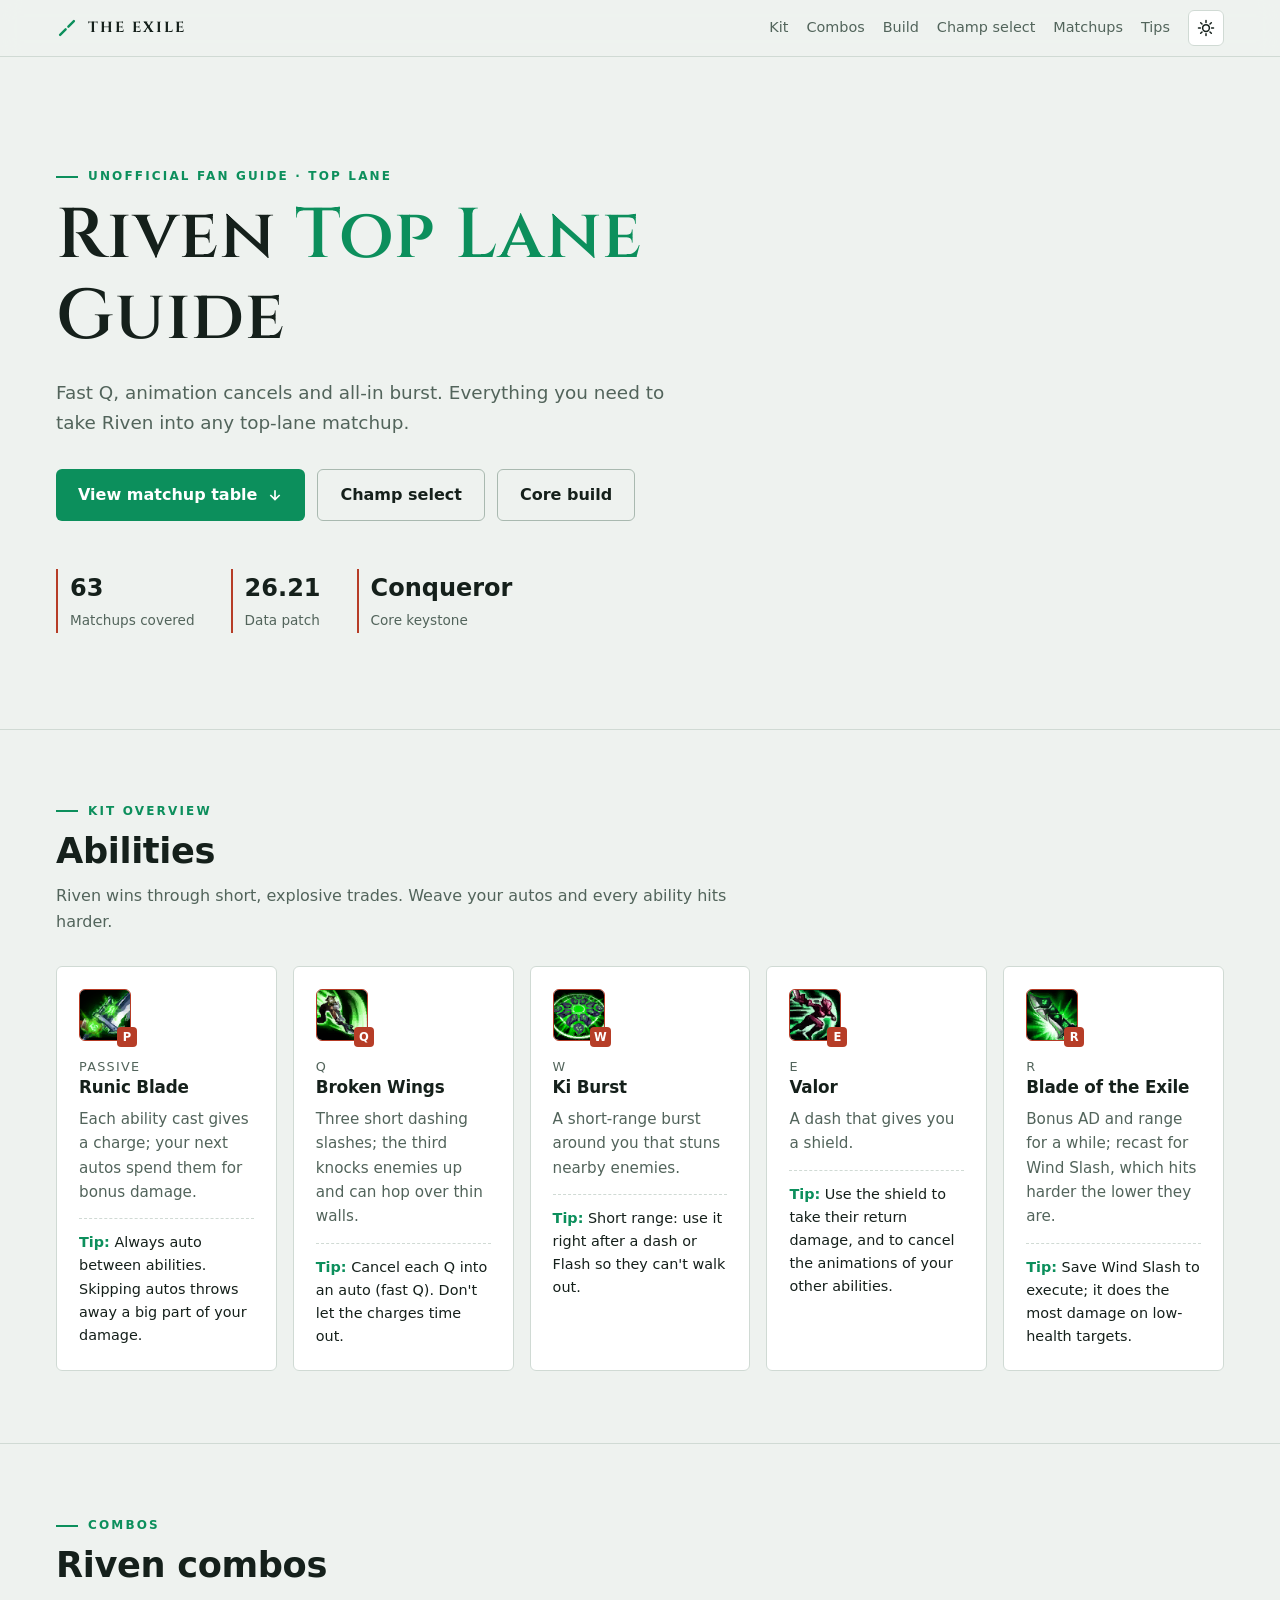
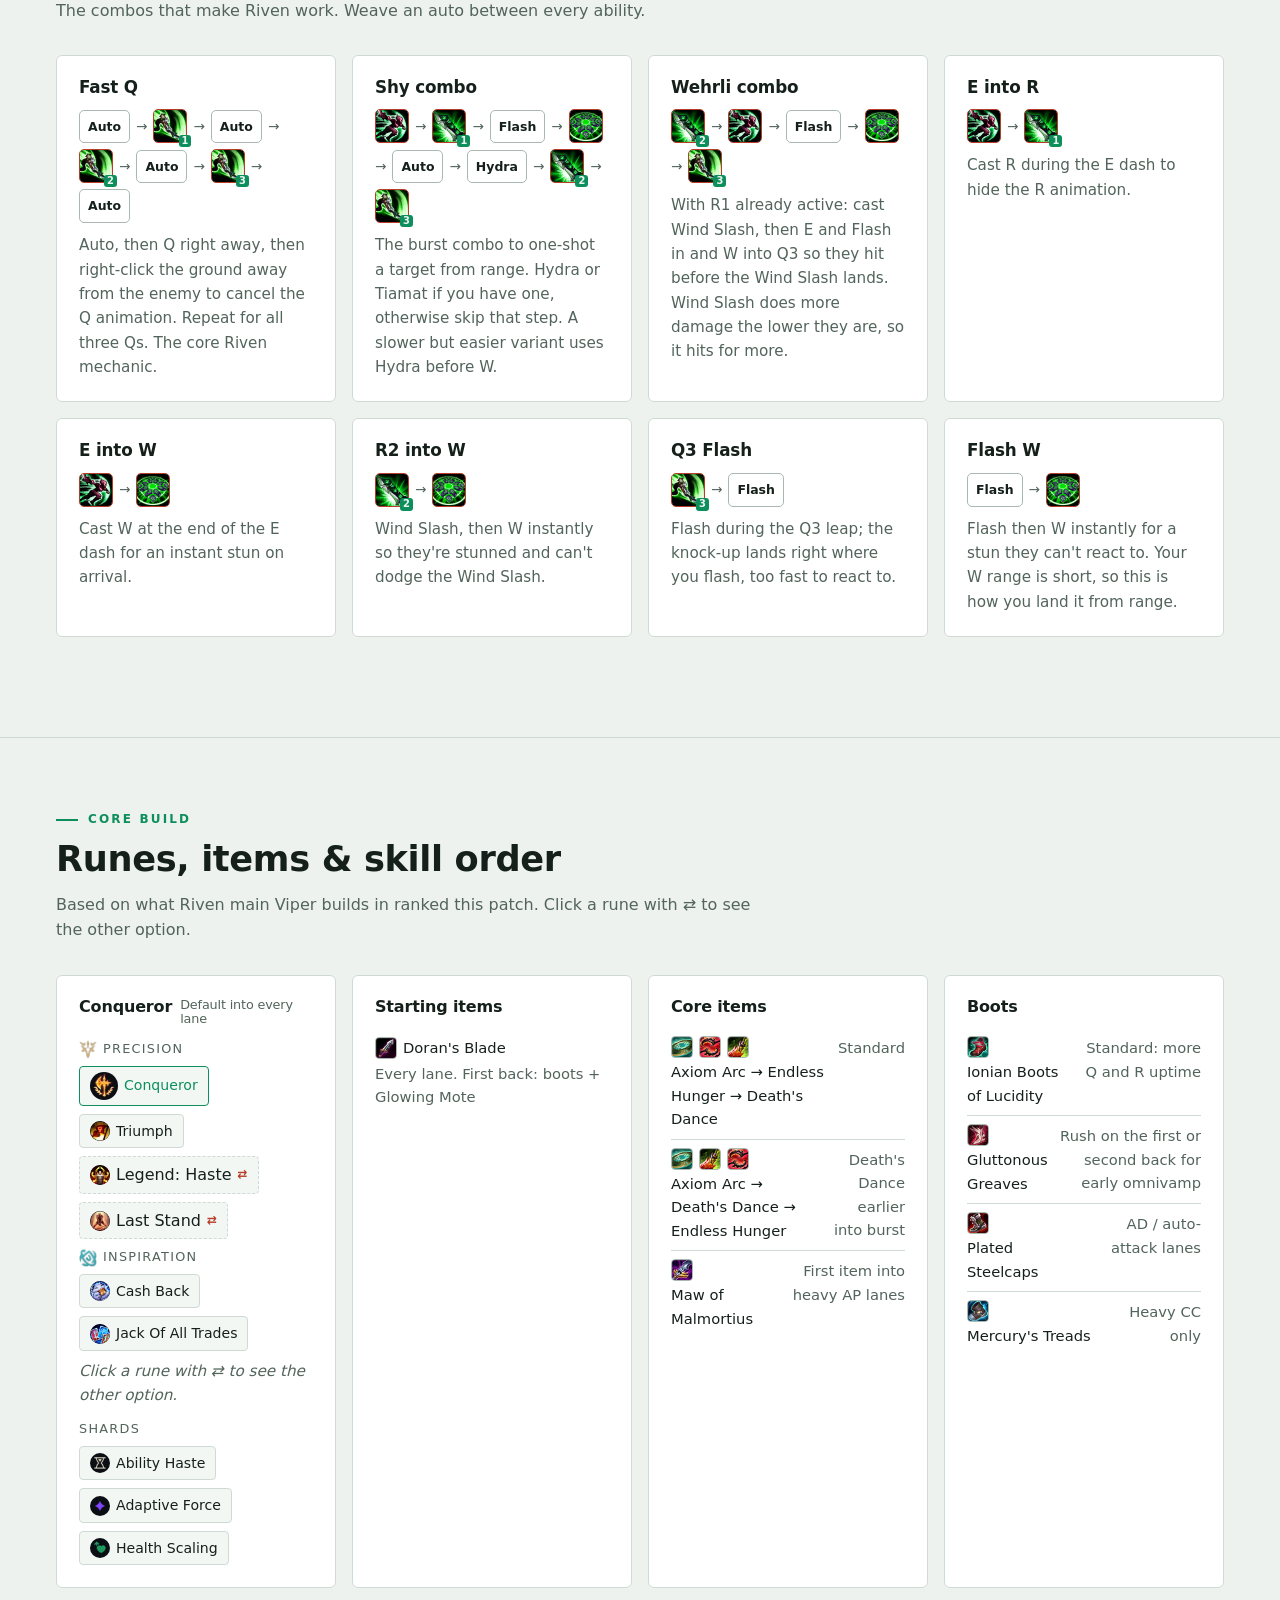
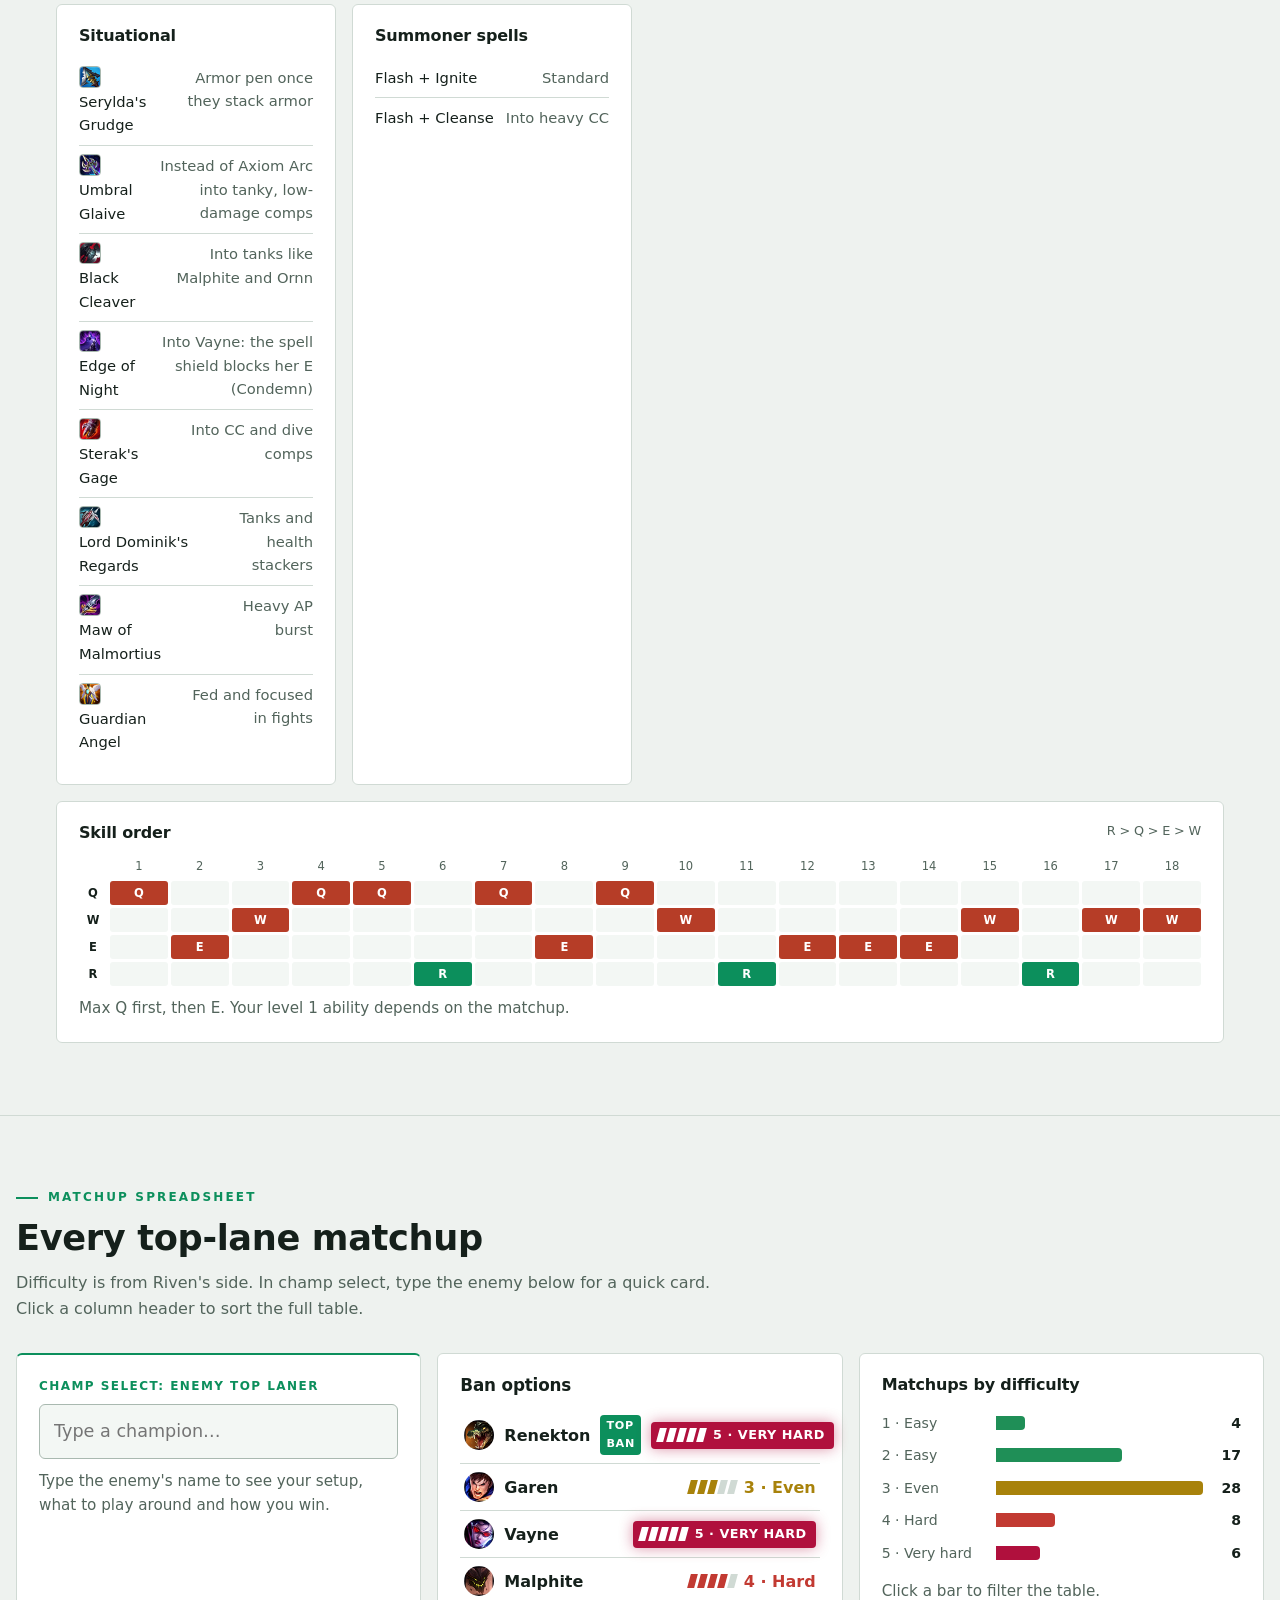
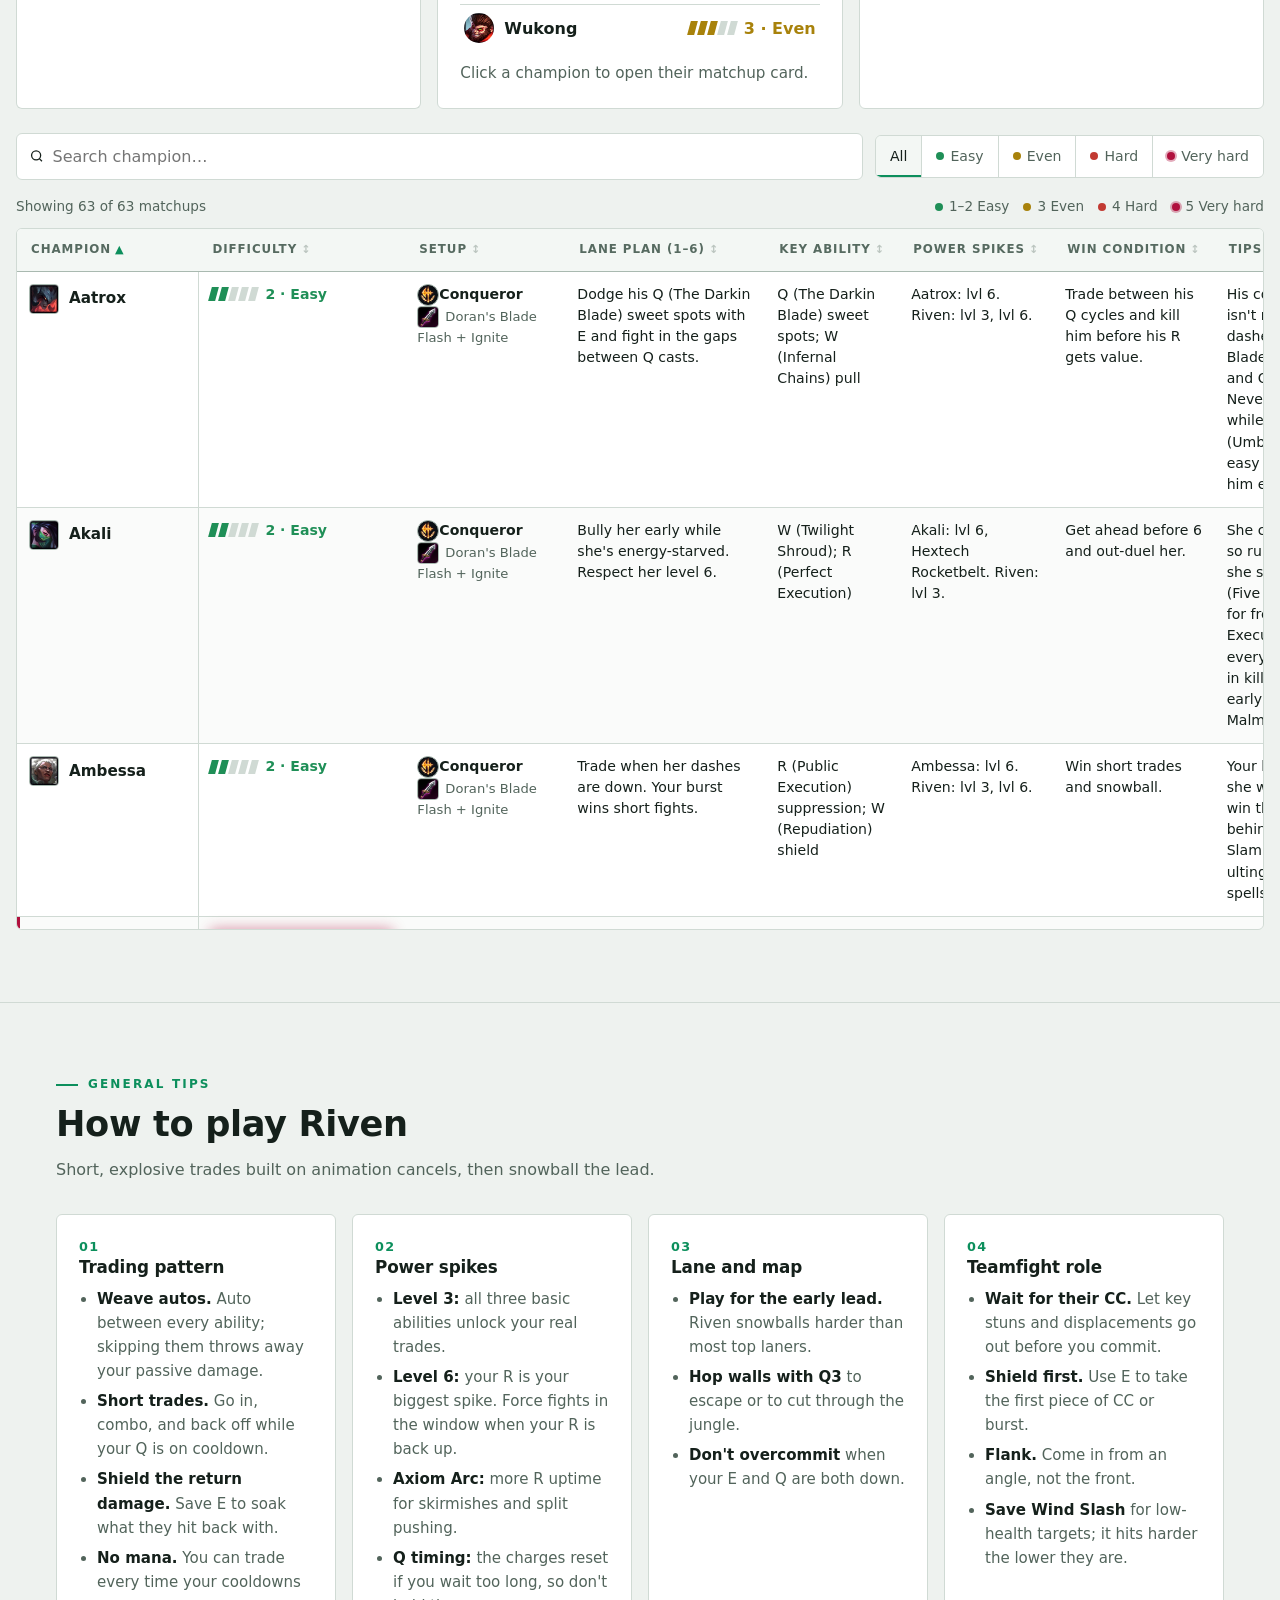
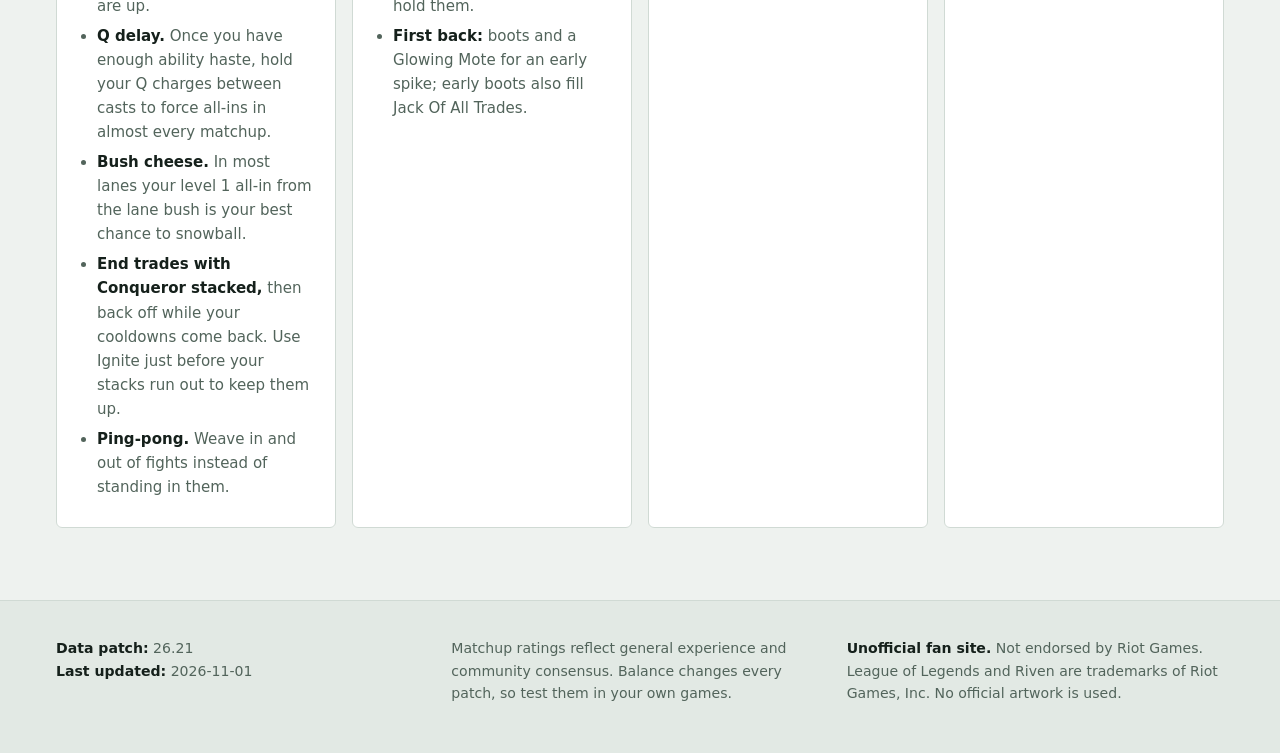
==== index.html @ 4dc7f17f "Add files via upload" ====
<!doctype html>
<html lang="en">
<head>
<meta charset="utf-8">
<meta name="viewport" content="width=device-width, initial-scale=1">
<title>Riven Top Guide</title>
<meta name="description" content="A Riven top lane guide: runes, build, combos and a searchable sheet of every matchup with setup, lane plan and win condition.">
<meta name="theme-color" content="#0c1211">
<!-- Preview card for links shared on Discord, Reddit, Twitter/X -->
<meta property="og:type" content="website">
<meta property="og:url" content="https://holymolystar.github.io/riven-guide/">
<meta property="og:title" content="Riven Top Lane Guide">
<meta property="og:description" content="Runes, build, combos and every top-lane matchup for Riven.">
<meta property="og:image" content="https://holymolystar.github.io/riven-guide/og-image.png">
<meta property="og:image:width" content="1200">
<meta property="og:image:height" content="630">
<meta name="twitter:card" content="summary_large_image">
<meta name="twitter:image" content="https://holymolystar.github.io/riven-guide/og-image.png">
<meta name="twitter:title" content="Riven Top Lane Guide">
<meta name="twitter:description" content="Runes, build, combos and every top-lane matchup for Riven.">
<link rel="icon" type="image/svg+xml" href="data:image/svg+xml,%3Csvg xmlns='http://www.w3.org/2000/svg' viewBox='0 0 64 64'%3E%3Crect width='64' height='64' rx='12' fill='%230c1211'/%3E%3Cpath d='M14 50 L28 36 M36 28 L50 14' stroke='%2345e0a0' stroke-width='7' stroke-linecap='round'/%3E%3C/svg%3E">
<style>
  :root {
    --bg: #0f1419;
    --bg-2: #161d25;
    --surface: #1b232d;
    --surface-2: #222c38;
    --line: #2f3b49;
    --line-strong: #46556a;
    --text: #e6ebf0;
    --text-dim: #9aa7b6;
    --steel: #b9c4d0;
    --accent: #d8b25a;
    --accent-2: #4fd1e0;
    --accent-ink: #11161c;
    --easy: #3fb67a;
    --even: #d9b53c;
    --hard: #e0574f;
    --vhard: #ff2e63;
    --shadow: 0 10px 30px rgba(0,0,0,.35);
    --radius: 6px;
    color-scheme: dark;
  }
  :root[data-theme="light"] {
    --bg: #eef1f5;
    --bg-2: #e3e8ee;
    --surface: #ffffff;
    --surface-2: #f4f6f9;
    --line: #d3dae3;
    --line-strong: #aeb9c7;
    --text: #18202a;
    --text-dim: #566375;
    --steel: #5b6878;
    --accent: #a77a14;
    --accent-2: #0b8a99;
    --accent-ink: #ffffff;
    --easy: #1f8f57;
    --even: #a8820b;
    --hard: #c23a32;
    --vhard: #b0103d;
    --shadow: 0 10px 30px rgba(20,30,45,.10);
    color-scheme: light;
  }
  @media (prefers-color-scheme: light) {
    :root:not([data-theme="dark"]) {
      --bg: #eef1f5; --bg-2: #e3e8ee; --surface: #ffffff; --surface-2: #f4f6f9;
      --line: #d3dae3; --line-strong: #aeb9c7; --text: #18202a; --text-dim: #566375;
      --steel: #5b6878; --accent: #a77a14; --accent-2: #0b8a99; --accent-ink: #ffffff;
      --easy: #1f8f57; --even: #a8820b; --hard: #c23a32; --vhard: #b0103d;
      --shadow: 0 10px 30px rgba(20,30,45,.10);
      color-scheme: light;
    }
  }

  * { box-sizing: border-box; }
  html { scroll-behavior: smooth; }
  body {
    margin: 0;
    background: var(--bg);
    color: var(--text);
    font: 16px/1.6 "Inter", "Segoe UI", system-ui, -apple-system, Roboto, Helvetica, Arial, sans-serif;
    -webkit-font-smoothing: antialiased;
  }
  a { color: var(--accent-2); }
  .wrap { max-width: 1200px; margin: 0 auto; padding: 0 16px; }
  .wrap.wide { max-width: 1480px; }
  section { padding: 72px 0; border-top: 1px solid var(--line); }
  h1, h2, h3 { line-height: 1.15; letter-spacing: -.01em; margin: 0; }
  h2 { font-size: clamp(1.6rem, 3vw, 2.2rem); }
  .eyebrow {
    font-size: .75rem; font-weight: 700; letter-spacing: .18em; text-transform: uppercase;
    color: var(--accent); margin-bottom: 10px; display: flex; align-items: center; gap: 10px;
  }
  .eyebrow::before { content: ""; width: 22px; height: 2px; background: var(--accent); }
  .section-lead { color: var(--text-dim); max-width: 70ch; margin: 12px 0 32px; }

  /* Top bar */
  .topbar {
    position: sticky; top: 0; z-index: 50;
    background: color-mix(in srgb, var(--bg) 85%, transparent);
    backdrop-filter: blur(10px);
    border-bottom: 1px solid var(--line);
  }
  .topbar .wrap { display: flex; align-items: center; justify-content: space-between; height: 56px; gap: 12px; }
  .brand { display: flex; align-items: center; gap: 10px; font-weight: 700; letter-spacing: .04em; color: var(--text); text-decoration: none; }
  .brand-mark { width: 22px; height: 22px; position: relative; }
  .brand-mark::before, .brand-mark::after {
    content: ""; position: absolute; inset: 0; border: 2px solid var(--accent); transform: rotate(45deg);
  }
  .brand-mark::after { inset: 6px; background: var(--accent-2); border: 0; }
  .nav { display: flex; gap: 18px; align-items: center; }
  .nav a { color: var(--text-dim); text-decoration: none; font-size: .9rem; transition: color .2s; }
  .nav a:hover { color: var(--text); }
  .nav a.nav-cta { color: var(--accent-ink); background: var(--accent); font-weight: 700; padding: 6px 12px; border-radius: var(--radius); }
  .nav a.nav-cta:hover { color: var(--accent-ink); filter: brightness(1.08); }
  @media (max-width: 760px) { .nav a.nav-cta { display: inline-block; font-size: .8rem; padding: 5px 10px; } }
  .toplane-banner { margin-top: 28px; display: flex; align-items: center; justify-content: space-between; gap: 20px; flex-wrap: wrap;
    padding: 24px; border: 1px solid var(--accent); border-radius: var(--radius); text-decoration: none; color: var(--text);
    background: linear-gradient(135deg, color-mix(in srgb, var(--accent) 14%, var(--surface)), var(--surface)); }
  .toplane-banner h3 { font-size: 1.2rem; }
  .toplane-banner p { color: var(--text-dim); margin: 8px 0 0; max-width: 60ch; }
  .toplane-banner:hover { box-shadow: var(--shadow); }
  @media (max-width: 760px) { .nav a { display: none; } }
  .icon-btn {
    background: var(--surface); color: var(--text); border: 1px solid var(--line);
    width: 36px; height: 36px; border-radius: var(--radius); cursor: pointer; display: grid; place-items: center;
    transition: border-color .2s, transform .2s;
  }
  .icon-btn:hover { border-color: var(--accent); }

  /* Hero */
  .hero { position: relative; overflow: hidden; padding: 110px 0 96px; border-top: 0; }
  .hero-grid {
    position: absolute; inset: 0; pointer-events: none; opacity: .5;
    background-image:
      linear-gradient(var(--line) 1px, transparent 1px),
      linear-gradient(90deg, var(--line) 1px, transparent 1px);
    background-size: 48px 48px;
    mask-image: radial-gradient(ellipse at 70% 40%, #000 0%, transparent 70%);
    -webkit-mask-image: radial-gradient(ellipse at 70% 40%, #000 0%, transparent 70%);
  }
  .hero-blades { position: absolute; right: -60px; top: 40px; width: 520px; height: 520px; pointer-events: none; }
  @media (max-width: 900px) { .hero-blades { opacity: .25; right: -200px; } }
  .hero h1 { font-size: clamp(2.4rem, 6vw, 4.4rem); font-weight: 800; max-width: 14ch; }
  .hero h1 span { color: var(--accent); }
  .hero p { color: var(--text-dim); font-size: 1.15rem; max-width: 52ch; margin: 20px 0 32px; }
  .btn {
    display: inline-flex; align-items: center; gap: 10px; cursor: pointer;
    background: var(--accent); color: var(--accent-ink); border: 0; font: inherit; font-weight: 700;
    padding: 12px 22px; border-radius: var(--radius); text-decoration: none;
    clip-path: polygon(0 0, calc(100% - 12px) 0, 100% 12px, 100% 100%, 12px 100%, 0 calc(100% - 12px));
    transition: transform .2s, filter .2s;
  }
  .btn:hover { transform: translateY(-2px); filter: brightness(1.08); }
  .btn.ghost {
    background: transparent; color: var(--text); border: 1px solid var(--line-strong); clip-path: none;
  }
  .btn.ghost:hover { border-color: var(--accent-2); color: var(--accent-2); }
  .hero-stats { display: flex; gap: 36px; margin-top: 48px; flex-wrap: wrap; }
  .hero-stats div { border-left: 2px solid var(--accent-2); padding-left: 12px; }
  .hero-stats b { display: block; font-size: 1.5rem; }
  .hero-stats span { color: var(--text-dim); font-size: .85rem; }

  /* Cards */
  .grid { display: grid; gap: 16px; grid-template-columns: repeat(auto-fit, minmax(210px, 1fr)); }
  .card {
    background: var(--surface); border: 1px solid var(--line); border-radius: var(--radius);
    padding: 22px; position: relative; transition: border-color .25s, transform .25s, box-shadow .25s;
  }
  .card::after {
    content: ""; position: absolute; top: -1px; right: -1px; width: 18px; height: 18px;
    border-top: 2px solid var(--accent); border-right: 2px solid var(--accent); opacity: 0; transition: opacity .25s;
  }
  .card:hover { border-color: var(--line-strong); transform: translateY(-3px); box-shadow: var(--shadow); }
  .card:hover::after { opacity: 1; }
  .key {
    width: 40px; height: 40px; display: grid; place-items: center; font-weight: 800; color: var(--accent-2);
    border: 1.5px solid var(--accent-2); transform: rotate(45deg); margin: 6px 0 18px 4px;
  }
  .key span { transform: rotate(-45deg); }
  /* Icons (embedded Data Dragon art) */
  .ability { position: relative; width: 52px; height: 52px; margin: 0 0 16px; }
  .ability img { width: 52px; height: 52px; border-radius: 6px; border: 1.5px solid var(--accent-2); display: block; }
  .ability b {
    position: absolute; right: -6px; bottom: -6px; min-width: 20px; height: 20px; padding: 0 4px;
    display: grid; place-items: center; font-size: .72rem; border-radius: 4px;
    background: var(--accent-2); color: var(--accent-ink);
  }
  .ico { display: inline-block; vertical-align: middle; border-radius: 4px; border: 1px solid var(--line-strong); flex: none; }
  .ico-champ { width: 30px; height: 30px; margin-right: 10px; }
  .ico-item { width: 22px; height: 22px; margin-right: 6px; }
  .champ-name { display: inline-flex; align-items: center; }
  .item-label { display: flex; align-items: center; flex-wrap: wrap; gap: 2px 0; }
  .card h3 { font-size: 1.05rem; }
  .card .sub { color: var(--text-dim); font-size: .8rem; text-transform: uppercase; letter-spacing: .1em; }
  .card p { color: var(--text-dim); margin: 10px 0 0; font-size: .95rem; }
  .card .tip { margin-top: 14px; padding-top: 12px; border-top: 1px dashed var(--line); font-size: .9rem; color: var(--text); }
  .card .tip b { color: var(--accent); }

  /* Build */
  .build-grid { display: grid; gap: 16px; grid-template-columns: repeat(auto-fit, minmax(280px, 1fr)); }
  .build-card h3 { font-size: 1rem; margin-bottom: 12px; display: flex; justify-content: space-between; gap: 8px; }
  .build-card h3 small { color: var(--text-dim); font-weight: 500; font-size: .8rem; }
  .chips { display: flex; flex-wrap: wrap; gap: 8px; }
  .chip {
    background: var(--surface-2); border: 1px solid var(--line); padding: 5px 10px; border-radius: 4px; font-size: .88rem;
  }
  .chip.primary { border-color: var(--accent); color: var(--accent); }
  b.ks { display: inline-flex; align-items: center; gap: 6px; }
  .ico-rune { width: 22px; height: 22px; border-radius: 50%; background: #0b0f14; flex: none; }
  .rune-chip { display: inline-flex; align-items: center; gap: 6px; }
  button.rune-chip { font: inherit; color: inherit; cursor: pointer; border-style: dashed; }
  button.rune-chip:hover, button.rune-chip:focus-visible { border-color: var(--accent-2); }
  button.rune-chip.swapped { border-style: solid; border-color: var(--accent-2); color: var(--accent-2); }
  .rune-chip .swap { font-size: .75rem; color: var(--accent-2); font-weight: 800; }
  .rune-note { margin: 0 0 8px !important; font-size: .85rem; color: var(--text-dim); }
  .rune-note b { color: var(--text); }
  .rune-hint { margin: 0 0 12px !important; font-size: .78rem; color: var(--text-dim); font-style: italic; }
  .rune-chip img { width: 20px; height: 20px; border-radius: 50%; background: #0b0f14; }
  .rune-chip.primary img { width: 28px; height: 28px; }
  .card .sub.tree { display: flex; align-items: center; gap: 6px; }
  .card .sub.tree img { width: 18px; height: 18px; }
  .list { margin: 0; padding: 0; list-style: none; }
  .list li { padding: 8px 0; border-bottom: 1px solid var(--line); display: flex; justify-content: space-between; gap: 12px; font-size: .92rem; }
  .list li:last-child { border-bottom: 0; }
  .list.stack li { flex-direction: column; gap: 2px; }
  .list.stack li span { text-align: left; }
  .list li span { color: var(--text-dim); text-align: right; }
  .skill-order { display: grid; grid-template-columns: 28px repeat(18, minmax(18px, 1fr)); gap: 3px; font-size: .72rem; overflow-x: auto; }
  .skill-order div { height: 24px; display: grid; place-items: center; border-radius: 3px; background: var(--surface-2); color: var(--text-dim); }
  .skill-order .lbl { background: transparent; color: var(--text); font-weight: 700; }
  .skill-order .on { background: var(--accent-2); color: var(--accent-ink); font-weight: 700; }
  .skill-order .on.r { background: var(--accent); }
  .skill-order .lvl { background: transparent; }
  .note { font-size: .85rem; color: var(--text-dim); margin-top: 12px; }
  .about { display: grid; gap: 28px; grid-template-columns: repeat(auto-fit, minmax(300px, 1fr)); align-items: center; }
  .proof { margin: 0; justify-self: center; max-width: 100%; }
  .proof img {
    display: block; max-width: 100%; height: auto; border-radius: var(--radius);
    border: 1px solid var(--line-strong); box-shadow: var(--shadow);
  }
  .proof figcaption { margin-top: 8px; font-size: .8rem; color: var(--text-dim); text-align: center; }
  /* Matchup table */
  .toolbar { display: flex; flex-wrap: wrap; gap: 12px; align-items: center; margin-bottom: 16px; }
  .search {
    flex: 1 1 240px; display: flex; align-items: center; gap: 8px;
    background: var(--surface); border: 1px solid var(--line); border-radius: var(--radius); padding: 0 12px;
    transition: border-color .2s;
  }
  .search:focus-within { border-color: var(--accent-2); }
  .search input { background: transparent; border: 0; outline: 0; color: var(--text); font: inherit; padding: 10px 0; width: 100%; }
  .seg { display: flex; border: 1px solid var(--line); border-radius: var(--radius); overflow: hidden; flex-wrap: wrap; }
  .seg button {
    background: var(--surface); color: var(--text-dim); border: 0; border-right: 1px solid var(--line);
    padding: 9px 14px; font: inherit; font-size: .88rem; cursor: pointer; transition: background .2s, color .2s;
    display: flex; align-items: center; gap: 6px;
  }
  .seg button:last-child { border-right: 0; }
  .seg button:hover { color: var(--text); }
  .seg button[aria-pressed="true"] { background: var(--surface-2); color: var(--text); box-shadow: inset 0 -2px 0 var(--accent); }
  .dot { width: 8px; height: 8px; border-radius: 50%; display: inline-block; }
  .dot.easy { background: var(--easy); } .dot.even { background: var(--even); } .dot.hard { background: var(--hard); }
  .dot.vhard { background: var(--vhard); box-shadow: 0 0 0 2px color-mix(in srgb, var(--vhard) 35%, transparent); }
  .meta-row { display: flex; justify-content: space-between; align-items: center; flex-wrap: wrap; gap: 8px; font-size: .85rem; color: var(--text-dim); margin-bottom: 10px; }
  .legend { display: flex; gap: 14px; flex-wrap: wrap; align-items: center; }
  .legend span { display: inline-flex; align-items: center; gap: 6px; }

  .table-wrap {
    border: 1px solid var(--line); border-radius: var(--radius); background: var(--surface);
    overflow: auto; max-height: 78vh; -webkit-overflow-scrolling: touch;
  }
  table { border-collapse: separate; border-spacing: 0; width: 100%; min-width: 1180px; font-size: .88rem; line-height: 1.5; }
  thead th {
    position: sticky; top: 0; z-index: 3; background: var(--surface-2); text-align: left;
    font-size: .74rem; letter-spacing: .08em; text-transform: uppercase; color: var(--steel);
    padding: 12px 14px; border-bottom: 1px solid var(--line-strong); white-space: nowrap; cursor: pointer; user-select: none;
  }
  thead th:hover { color: var(--text); }
  thead th .arrow { opacity: .35; margin-left: 4px; font-size: .7rem; }
  thead th[aria-sort="ascending"] .arrow, thead th[aria-sort="descending"] .arrow { opacity: 1; color: var(--accent); }
  thead th:first-child, tbody td:first-child { position: sticky; left: 0; }
  thead th:first-child { z-index: 4; }
  tbody td:first-child { background: var(--surface); z-index: 1; box-shadow: 1px 0 0 var(--line); }
  tbody td { padding: 12px 12px; border-bottom: 1px solid var(--line); vertical-align: top; }
  tbody tr.row { transition: background .15s; }
  tbody tr.row:hover td { background: var(--surface-2); }
  tbody tr.row:nth-child(even) td { background: color-mix(in srgb, var(--surface-2) 45%, var(--surface)); }
  tbody tr.row:nth-child(even):hover td { background: var(--surface-2); }
  .col-champ { min-width: 110px; font-weight: 700; white-space: nowrap; font-size: .95rem; }
  .col-wide { min-width: 200px; }
  .col-mid { min-width: 120px; }
  .col-narrow { white-space: nowrap; }
  .col-setup { min-width: 160px; }
  .col-tips { min-width: 290px; }
  .setup b { display: block; color: var(--text); }
  .setup span { display: block; color: var(--text-dim); font-size: .82rem; }
  .storm-plan {
    margin-bottom: 8px; padding: 6px 8px; border-left: 2px solid var(--accent-2); border-radius: 3px;
    background: color-mix(in srgb, var(--accent-2) 10%, transparent); font-size: .84rem;
  }
  .storm-plan b { color: var(--accent-2); }

  /* Champ-select quick view + difficulty chart */
  .quick-grid { display: grid; gap: 16px; grid-template-columns: repeat(auto-fit, minmax(300px, 1fr)); margin-bottom: 24px; }
  .quick { border-top: 2px solid var(--accent); scroll-margin-top: 72px; }
  .quick-label { display: block; font-size: .75rem; font-weight: 700; letter-spacing: .12em; text-transform: uppercase; color: var(--accent); margin-bottom: 8px; }
  .quick-input {
    width: 100%; font: inherit; font-size: 1.1rem; padding: 12px 14px; border-radius: var(--radius);
    background: var(--surface-2); color: var(--text); border: 1px solid var(--line-strong);
  }
  .quick-input:focus { outline: none; border-color: var(--accent-2); }
  .qempty { color: var(--text-dim); font-size: .92rem; margin: 14px 0 0; }
  .ban-list { list-style: none; margin: 12px 0 0; padding: 0; }
  .ban-list li + li { border-top: 1px solid var(--line); }
  .ban-list button { all: unset; box-sizing: border-box; width: 100%; display: flex; align-items: center; gap: 10px; padding: 8px 4px; cursor: pointer; border-radius: 6px; }
  .ban-list button:hover, .ban-list button:focus-visible { background: var(--surface-2); }
  .ban-list img { width: 30px; height: 30px; border-radius: 50%; }
  .ban-list .ban-name { font-weight: 700; flex: 1; }
  .ban-list .my-ban { font-size: .7rem; font-weight: 800; letter-spacing: .06em; text-transform: uppercase; color: var(--accent-ink); background: var(--accent); border-radius: 4px; padding: 2px 6px; }
  .qcard { margin-top: 16px; }
  .qhead { display: flex; align-items: center; gap: 14px; margin-bottom: 14px; }
  .qhead img { width: 56px; height: 56px; border-radius: 6px; border: 1px solid var(--line-strong); }
  .qhead h3 { font-size: 1.3rem; margin-bottom: 6px; }
  .qcard dl { margin: 0; display: grid; gap: 12px; }
  .qcard dt { font-size: .7rem; font-weight: 700; letter-spacing: .12em; text-transform: uppercase; color: var(--accent-2); margin-bottom: 2px; }
  .qcard dd { margin: 0; font-size: .98rem; }
  .qcard .setup-line { display: flex; flex-wrap: wrap; align-items: center; gap: 4px 10px; }
  .qmore { margin-top: 14px; display: flex; flex-wrap: wrap; gap: 8px; align-items: center; font-size: .85rem; color: var(--text-dim); }
  .linkbtn {
    background: none; border: 1px solid var(--line-strong); color: var(--text); font: inherit; font-size: .85rem;
    padding: 5px 10px; border-radius: var(--radius); cursor: pointer;
  }
  .linkbtn:hover { border-color: var(--accent-2); color: var(--accent-2); }
  .diff-chart h3 { font-size: 1rem; margin-bottom: 12px; }
  .bar-row {
    display: grid; grid-template-columns: 104px 1fr 28px; align-items: center; gap: 10px; width: 100%;
    background: none; border: 0; padding: 5px 0; color: var(--text); font: inherit; font-size: .88rem; cursor: pointer; text-align: left;
  }
  .bar-track { height: 14px; display: block; }
  .bar { display: block; height: 100%; min-width: 4px; border-radius: 0 4px 4px 0; transition: filter .15s; }
  .bar.easy { background: var(--easy); } .bar.even { background: var(--even); } .bar.hard { background: var(--hard); } .bar.vhard { background: var(--vhard); }
  .bar-val { font-weight: 700; text-align: right; color: var(--text); }
  .bar-label { color: var(--text-dim); white-space: nowrap; }
  .bar-row:hover .bar, .bar-row:focus-visible .bar { filter: brightness(1.15); }
  .bar-row:hover .bar-label { color: var(--text); }
  .bar-row[aria-pressed="true"] .bar-label { color: var(--text); font-weight: 700; }
  .diff { display: inline-flex; align-items: center; gap: 8px; font-weight: 700; white-space: nowrap; }
  .pips { display: inline-flex; gap: 3px; }
  .pips i { width: 7px; height: 14px; background: var(--line); transform: skewX(-15deg); }
  .diff.easy { color: var(--easy); } .diff.even { color: var(--even); } .diff.hard { color: var(--hard); }
  .diff.easy .pips i.f { background: var(--easy); }
  .diff.even .pips i.f { background: var(--even); }
  .diff.hard .pips i.f { background: var(--hard); }
  /* 5 = very hard: solid badge so it reads differently from 4 at a glance */
  .diff.vhard {
    color: #fff; background: var(--vhard); padding: 3px 9px 3px 7px; border-radius: 4px;
    text-transform: uppercase; letter-spacing: .04em; font-size: .8rem;
    box-shadow: 0 0 14px color-mix(in srgb, var(--vhard) 45%, transparent);
  }
  .diff.vhard .pips i { background: rgba(255,255,255,.3); }
  .diff.vhard .pips i.f { background: #fff; }
  tbody tr.row.vhard td:first-child { box-shadow: inset 3px 0 0 var(--vhard), 1px 0 0 var(--line); }
  .empty { padding: 40px; text-align: center; color: var(--text-dim); }

  /* Personal stats */

  /* Tips */
  .tips { display: grid; gap: 16px; grid-template-columns: repeat(auto-fit, minmax(260px, 1fr)); }
  .tips ul { margin: 10px 0 0; padding-left: 18px; color: var(--text-dim); font-size: .94rem; }
  .tips li { margin-bottom: 6px; }
  .tips li b { color: var(--text); }
  .tips .num { font-size: .8rem; font-weight: 800; color: var(--accent); letter-spacing: .1em; }

  /* Combos & dodges */
  .combo-seq { display: flex; flex-wrap: wrap; align-items: center; gap: 6px; margin: 12px 0 4px; }
  .combo-seq img { width: 34px; height: 34px; border-radius: 5px; border: 1.5px solid var(--accent-2); display: block; }
  .combo-seq .step { position: relative; }
  .combo-seq .step b { position: absolute; right: -4px; bottom: -4px; font-size: .62rem; background: var(--accent); color: var(--bg); border-radius: 3px; padding: 0 3px; line-height: 1.3; }
  .combo-seq .step-txt { border: 1px solid var(--line-strong); border-radius: 5px; padding: 6px 8px; font-size: .78rem; font-weight: 700; }
  .combo-seq .arr { color: var(--text-dim); font-size: .85rem; }
  .dodge-grid { margin-top: 28px; }
  .dodge-list { margin: 10px 0 0; padding: 0; list-style: none; }
  .dodge-list li { display: flex; gap: 10px; align-items: flex-start; padding: 7px 0; border-bottom: 1px solid var(--line); font-size: .9rem; color: var(--text-dim); }
  .dodge-list li:last-child { border-bottom: 0; }
  .dodge-list li img { width: 26px; height: 26px; border-radius: 50%; flex: none; }
  .dodge-list li b { color: var(--text); }
  footer { border-top: 1px solid var(--line); padding: 36px 0 48px; color: var(--text-dim); font-size: .88rem; background: var(--bg-2); }
  footer .wrap { display: grid; gap: 18px; grid-template-columns: repeat(auto-fit, minmax(240px, 1fr)); }
  footer b { color: var(--text); }

  @media (prefers-reduced-motion: reduce) {
    *, *::before, *::after { transition: none !important; scroll-behavior: auto !important; }
  }
  /* ===== Riven theme: runic green, rusted red, dark iron ===== */
  :root {
    --bg: #0c1211; --bg-2: #111a18; --surface: #16201e; --surface-2: #1c2926;
    --line: #26352f; --line-strong: #3b5049; --text: #e7efe9; --text-dim: #93a69e; --steel: #b8c7bf;
    --accent: #45e0a0; --accent-2: #e0664f; --accent-ink: #07130e;
  }
  :root[data-theme="light"] {
    --bg: #eef2ef; --bg-2: #e2e9e4; --surface: #ffffff; --surface-2: #f3f7f4;
    --line: #d0dad4; --line-strong: #a9b9b0; --text: #15201b; --text-dim: #52645b; --steel: #566a60;
    --accent: #0c8f5c; --accent-2: #b63d27; --accent-ink: #ffffff;
  }
  @media (prefers-color-scheme: light) {
    :root:not([data-theme="dark"]) {
      --bg: #eef2ef; --bg-2: #e2e9e4; --surface: #ffffff; --surface-2: #f3f7f4;
      --line: #d0dad4; --line-strong: #a9b9b0; --text: #15201b; --text-dim: #52645b; --steel: #566a60;
      --accent: #0c8f5c; --accent-2: #b63d27; --accent-ink: #ffffff;
    }
  }
  /* Minimal: serif only for the big title and brand, no extra effects */
  .hero h1, .brand { font-family: "Cinzel", Georgia, "Times New Roman", serif; letter-spacing: .02em; }
  .hero h1 { font-weight: 600; }
  .brand { letter-spacing: .14em; font-size: .92rem; }
  .brand-mark { width: 22px; height: 22px; }
  .brand-mark::before, .brand-mark::after { content: none; }
  .brand-mark svg { width: 100%; height: 100%; display: block; }
  .hero-grid { display: none; }
  .hero-blades { opacity: .9; }
  .btn { clip-path: none; border-radius: var(--radius); }
  .card::after { display: none; }
  .card:hover { transform: none; }</style>
<link rel="stylesheet" href="https://fonts.googleapis.com/css2?family=Cinzel:wght@600;700&display=swap">
</head>
<body>

<header class="topbar">
  <div class="wrap">
    <a class="brand" href="#top"><span class="brand-mark" aria-hidden="true"><svg viewBox="0 0 32 32"><path d="M6 26 L14 18 M18 14 L26 6" stroke="var(--accent)" stroke-width="3.5" stroke-linecap="round"/></svg></span> THE EXILE</a>
    <nav class="nav">
      <a href="#kit">Kit</a>
      <a href="#combos">Combos</a>
      <a href="#build">Build</a>
      <a href="#quick">Champ select</a>
      <a href="#matchups">Matchups</a>
      <a href="#tips">Tips</a>
      <button class="icon-btn" id="themeToggle" type="button" aria-label="Toggle light and dark mode" title="Toggle theme">
        <svg width="18" height="18" viewBox="0 0 24 24" fill="none" stroke="currentColor" stroke-width="2" stroke-linecap="round"><circle cx="12" cy="12" r="4.5"/><path d="M12 2v2.5M12 19.5V22M2 12h2.5M19.5 12H22M4.9 4.9l1.8 1.8M17.3 17.3l1.8 1.8M4.9 19.1l1.8-1.8M17.3 6.7l1.8-1.8"/></svg>
      </button>
    </nav>
  </div>
</header>

<main id="top">
  <!-- HERO -->
  <section class="hero">
    <div class="hero-grid" aria-hidden="true"></div>
    <div class="wrap" style="position:relative">
      <div class="eyebrow">Unofficial fan guide · Top lane</div>
      <h1>Riven <span>Top Lane</span> Guide</h1>
      <p>Fast Q, animation cancels and all-in burst. Everything you need to take Riven into any top-lane matchup.</p>
      <div style="display:flex;gap:12px;flex-wrap:wrap">
        <a class="btn" href="#matchups">View matchup table
          <svg width="16" height="16" viewBox="0 0 24 24" fill="none" stroke="currentColor" stroke-width="2.5"><path d="M12 5v14M5 12l7 7 7-7"/></svg>
        </a>
        <a class="btn ghost" href="#quick">Champ select</a>
        <a class="btn ghost" href="#build">Core build</a>
      </div>
      <div class="hero-stats">
        <div><b id="statCount">0</b><span>Matchups covered</span></div>
        <div><b id="statPatch">-</b><span>Data patch</span></div>
        <div><b>Conqueror</b><span>Core keystone</span></div>
      </div>
    </div>
  </section>

  <!-- KIT -->
  <section id="kit">
    <div class="wrap">
      <div class="eyebrow">Kit overview</div>
      <h2>Abilities</h2>
      <p class="section-lead">Riven wins through short, explosive trades. Weave your autos and every ability hits harder.</p>
      <div class="grid" id="kitGrid"></div>
    </div>
  </section>

  <!-- COMBOS & DODGES -->
  <section id="combos">
    <div class="wrap">
      <div class="eyebrow">Combos</div>
      <h2>Riven combos</h2>
      <p class="section-lead">The combos that make Riven work. Weave an auto between every ability.</p>
      <div class="tips" id="comboGrid"></div>
      <div class="tips dodge-grid" id="dodgeGrid"></div>
    </div>
  </section>

  <!-- BUILD -->
  <section id="build">
    <div class="wrap">
      <div class="eyebrow">Core build</div>
      <h2>Runes, items &amp; skill order</h2>
      <p class="section-lead" id="buildLead">Based on what Riven main Viper builds in ranked this patch. Click a rune with ⇄ to see the other option.</p>
      <div class="build-grid" id="buildGrid"></div>      <div class="card build-card" style="margin-top:16px">
        <h3>Skill order <small id="skillPriority"></small></h3>
        <div class="skill-order" id="skillOrder"></div>
        <p class="note" id="skillNote"></p>
      </div>
    </div>
  </section>

  <!-- MATCHUPS -->
  <section id="matchups">
    <div class="wrap wide">
      <div class="eyebrow">Matchup spreadsheet</div>
      <h2>Every top-lane matchup</h2>
      <p class="section-lead">Difficulty is from Riven's side. In champ select, type the enemy below for a quick card. Click a column header to sort the full table.</p>

      <div class="quick-grid">
        <div class="card quick" id="quick">
          <label class="quick-label" for="quickInput">Champ select: enemy top laner</label>
          <input id="quickInput" class="quick-input" list="champList" placeholder="Type a champion…" autocomplete="off" spellcheck="false">
          <datalist id="champList"></datalist>
          <div id="quickCard" aria-live="polite"></div>
        </div>
        <div class="card bans">
          <h3>Ban options</h3>
          <ul class="ban-list" id="banList"></ul>
          <p class="note">Click a champion to open their matchup card.</p>
        </div>
        <div class="card diff-chart">
          <h3>Matchups by difficulty</h3>
          <div id="diffChart"></div>
          <p class="note">Click a bar to filter the table.</p>
        </div>
      </div>

      <div class="toolbar">
        <label class="search">
          <svg width="16" height="16" viewBox="0 0 24 24" fill="none" stroke="currentColor" stroke-width="2" aria-hidden="true"><circle cx="11" cy="11" r="7"/><path d="M20 20l-4-4"/></svg>
          <input id="search" type="search" placeholder="Search champion…" autocomplete="off" aria-label="Search champion">
        </label>
        <div class="seg" role="group" aria-label="Filter by difficulty" id="diffFilter">
          <button type="button" data-f="all" aria-pressed="true">All</button>
          <button type="button" data-f="easy" aria-pressed="false"><span class="dot easy"></span>Easy</button>
          <button type="button" data-f="even" aria-pressed="false"><span class="dot even"></span>Even</button>
          <button type="button" data-f="hard" aria-pressed="false"><span class="dot hard"></span>Hard</button>
          <button type="button" data-f="vhard" aria-pressed="false"><span class="dot vhard"></span>Very hard</button>
        </div>
      </div>

      <div class="meta-row">
        <span id="resultCount"></span>
        <span class="legend">
          <span><span class="dot easy"></span>1–2 Easy</span>
          <span><span class="dot even"></span>3 Even</span>
          <span><span class="dot hard"></span>4 Hard</span>
          <span><span class="dot vhard"></span>5 Very hard</span>
        </span>
      </div>

      <div class="table-wrap">
        <table id="matchupTable">
          <thead><tr id="headRow"></tr></thead>
          <tbody id="tbody"></tbody>
        </table>
      </div>
    </div>
  </section>

  <!-- TIPS -->
  <section id="tips">
    <div class="wrap">
      <div class="eyebrow">General tips</div>
      <h2>How to play Riven</h2>
      <p class="section-lead">Short, explosive trades built on animation cancels, then snowball the lead.</p>
      <div class="tips">
        <div class="card">
          <div class="num">01</div>
          <h3>Trading pattern</h3>
          <ul>
            <li><b>Weave autos.</b> Auto between every ability; skipping them throws away your passive damage.</li>
            <li><b>Short trades.</b> Go in, combo, and back off while your Q is on cooldown.</li>
            <li><b>Shield the return damage.</b> Save E to soak what they hit back with.</li>
            <li><b>No mana.</b> You can trade every time your cooldowns are up.</li>
            <li><b>Q delay.</b> Once you have enough ability haste, hold your Q charges between casts to force all-ins in almost every matchup.</li>
            <li><b>Bush cheese.</b> In most lanes your level 1 all-in from the lane bush is your best chance to snowball.</li>
            <li><b>End trades with Conqueror stacked,</b> then back off while your cooldowns come back. Use Ignite just before your stacks run out to keep them up.</li>
            <li><b>Ping-pong.</b> Weave in and out of fights instead of standing in them.</li>
          </ul>
        </div>
        <div class="card">
          <div class="num">02</div>
          <h3>Power spikes</h3>
          <ul>
            <li><b>Level 3:</b> all three basic abilities unlock your real trades.</li>
            <li><b>Level 6:</b> your R is your biggest spike. Force fights in the window when your R is back up.</li>
            <li><b>Axiom Arc:</b> more R uptime for skirmishes and split pushing.</li>
            <li><b>Q timing:</b> the charges reset if you wait too long, so don't hold them.</li>
            <li><b>First back:</b> boots and a Glowing Mote for an early spike; early boots also fill Jack Of All Trades.</li>
          </ul>
        </div>
        <div class="card">
          <div class="num">03</div>
          <h3>Lane and map</h3>
          <ul>
            <li><b>Play for the early lead.</b> Riven snowballs harder than most top laners.</li>
            <li><b>Hop walls with Q3</b> to escape or to cut through the jungle.</li>
            <li><b>Don't overcommit</b> when your E and Q are both down.</li>
          </ul>
        </div>
        <div class="card">
          <div class="num">04</div>
          <h3>Teamfight role</h3>
          <ul>
            <li><b>Wait for their CC.</b> Let key stuns and displacements go out before you commit.</li>
            <li><b>Shield first.</b> Use E to take the first piece of CC or burst.</li>
            <li><b>Flank.</b> Come in from an angle, not the front.</li>
            <li><b>Save Wind Slash</b> for low-health targets; it hits harder the lower they are.</li>
          </ul>
        </div>
      </div>
    </div>
  </section>
</main>

<footer>
  <div class="wrap">
    <div><b>Data patch:</b> <span id="footPatch"></span><br><b>Last updated:</b> <span id="footUpdated"></span></div>
    <div>Matchup ratings reflect general experience and community consensus. Balance changes every patch, so test them in your own games.</div>
    <div><b>Unofficial fan site.</b> Not endorsed by Riot Games. League of Legends and Riven are trademarks of Riot Games, Inc. No official artwork is used.</div>
  </div>
</footer>

<script>
/* =====================================================================
   EDIT EACH PATCH
   ---------------------------------------------------------------------
   SITE      – patch label + last-updated date (footer & hero)
   BUILD     – runes, items, skill order
   MATCHUPS  – one object per champion. Fields:
     champion     string
     difficulty   1–5 (1–2 easy, 3 even, 4–5 hard), from Riven's side
     keystone     "Grasp of the Undying" | "Conqueror" | …
     start        starting item
     summoner     second summoner (Flash assumed as first)
     lanePlan     levels 1–6 plan
     dodge        key ability to dodge / play around
     spikes       their spikes vs Riven's
     winCondition how Riven wins the game
     notes        extra notes
     lock         fields your match data must not override, e.g. ["keystone"]
   ===================================================================== */
/* Icons (data URIs), written by build-icons.ps1. Don't edit by hand. */
/* ICONS_START */
const ICONS = {"champ":{"Aatrox":"[data-uri]","Akali":"[data-uri]","Ambessa":"[data-uri]","Aurora":"[data-uri]","Camille":"[data-uri]","Cassiopeia":"[data-uri]","Cho\u0027Gath":"[data-uri]","Darius":"[data-uri]","Dr. Mundo":"[data-uri]","Fiora":"[data-uri]","Gangplank":"[data-uri]","Garen":"[data-uri]","Gnar":"[data-uri]","Gragas":"[data-uri]","Gwen":"[data-uri]","Heimerdinger":"[data-uri]","Illaoi":"[data-uri]","Irelia":"[data-uri]","Jax":"[data-uri]","Jayce":"[data-uri]","K\u0027Sante":"[data-uri]","Kayle":"[data-uri]","Kennen":"[data-uri]","Kled":"[data-uri]","Malphite":"[data-uri]","Malzahar":"[data-uri]","Maokai":"[data-uri]","Mordekaiser":"[data-uri]","Nasus":"[data-uri]","Olaf":"[data-uri]","Ornn":"[data-uri]","Pantheon":"[data-uri]","Poppy":"[data-uri]","Quinn":"[data-uri]","Renekton":"[data-uri]","Rumble":"[data-uri]","Ryze":"[data-uri]","Sejuani":"[data-uri]","Sett":"[data-uri]","Shen":"[data-uri]","Shyvana":"[data-uri]","Singed":"[data-uri]","Sion":"[data-uri]","Smolder":"[data-uri]","Swain":"[data-uri]","Sylas":"[data-uri]","Tahm Kench":"[data-uri]","Teemo":"[data-uri]","Trundle":"[data-uri]","Tryndamere":"[data-uri]","Udyr":"[data-uri]","Urgot":"[data-uri]","Vayne":"[data-uri]","Vladimir":"[data-uri]","Volibear":"[data-uri]","Warwick":"[data-uri]","Wukong":"[data-uri]","Xin Zhao":"[data-uri]","Yasuo":"[data-uri]","Yone":"[data-uri]","Yorick":"[data-uri]","Zaahen":"[data-uri]","Zac":"[data-uri]"},"ability":{"P":"[data-uri]","Q":"[data-uri]","W":"[data-uri]","E":"[data-uri]","R":"[data-uri]"},"item":{"Boots":"[data-uri]","Giant\u0027s Belt":"[data-uri]","Doran\u0027s Blade":"[data-uri]","Glowing Mote":"[data-uri]","Control Ward":"[data-uri]","Endless Hunger":"[data-uri]","Gluttonous Greaves":"[data-uri]","Guardian Angel":"[data-uri]","Lord Dominik\u0027s Regards":"[data-uri]","Plated Steelcaps":"[data-uri]","Sterak\u0027s Gage":"[data-uri]","Black Cleaver":"[data-uri]","Ravenous Hydra":"[data-uri]","Trinity Force":"[data-uri]","Warmog\u0027s Armor":"[data-uri]","Heartsteel":"[data-uri]","Mercury\u0027s Treads":"[data-uri]","Nashor\u0027s Tooth":"[data-uri]","Rylai\u0027s Crystal Scepter":"[data-uri]","Hextech Rocketbelt":"[data-uri]","Hexdrinker":"[data-uri]","Maw of Malmortius":"[data-uri]","Ionian Boots of Lucidity":"[data-uri]","Umbral Glaive":"[data-uri]","Oracle Lens":"[data-uri]","Edge of Night":"[data-uri]","Riftmaker":"[data-uri]","Death\u0027s Dance":"[data-uri]","Sundered Sky":"[data-uri]","Stridebreaker":"[data-uri]","Serylda\u0027s Grudge":"[data-uri]","Axiom Arc":"[data-uri]"},"rune":{"Inspiration":"[data-uri]","Cash Back":"[data-uri]","Jack Of All Trades":"[data-uri]","Precision":"[data-uri]","Conqueror":"[data-uri]","Triumph":"[data-uri]","Legend: Alacrity":"[data-uri]","Legend: Haste":"[data-uri]","Cut Down":"[data-uri]","Last Stand":"[data-uri]","Grasp of the Undying":"[data-uri]","Stormraider\u0027s Surge":"[data-uri]","Adaptive Force":"[data-uri]","Ability Haste":"[data-uri]","Health":"[data-uri]","Health Scaling":"[data-uri]"}};
/* ICONS_END */

/* Personal data, written by build-from-account.ps1 (null = generic guide). Don't edit by hand. */
/* MY_DATA_START */
const MY_DATA = null;
/* MY_DATA_END */

const SITE = {
  patch: "26.21",
  lastUpdated: "2026-11-01"
};

const BUILD = {
  runes: [
    {
      name: "Conqueror",
      when: "Default into every lane",
      primary: ["Conqueror", "Triumph", "Legend: Haste", "Last Stand"],
      primaryTree: "Precision",
      shards: ["Ability Haste", "Adaptive Force", "Health Scaling"],
      // Click a rune on the card to swap to these
      options: { "Legend: Haste": ["Legend: Alacrity"], "Last Stand": ["Cut Down"] }
    }
  ],
  runeSecondary: {
    "Conqueror": { tree: "Inspiration", runes: ["Cash Back", "Jack Of All Trades"] }
  },
  summoners: [["Flash + Ignite", "Standard"], ["Flash + Cleanse", "Into heavy CC"]],
  starting: [
    ["Doran's Blade", "Every lane. First back: boots + Glowing Mote"]
  ],
  core: [
    ["Axiom Arc → Endless Hunger → Death's Dance", "Standard"],
    ["Axiom Arc → Death's Dance → Endless Hunger", "Death's Dance earlier into burst"],
    ["Maw of Malmortius", "First item into heavy AP lanes"]
  ],
  boots: [
    ["Ionian Boots of Lucidity", "Standard: more Q and R uptime"],
    ["Gluttonous Greaves", "Rush on the first or second back for early omnivamp"],
    ["Plated Steelcaps", "AD / auto-attack lanes"],
    ["Mercury's Treads", "Heavy CC only"]
  ],
  extraBoots: [],
  extraSituational: [],
  situational: [
    ["Serylda's Grudge", "Armor pen once they stack armor"],
    ["Umbral Glaive", "Instead of Axiom Arc into tanky, low-damage comps"],
    ["Black Cleaver", "Into tanks like Malphite and Ornn"],
    ["Edge of Night", "Into Vayne: the spell shield blocks her E (Condemn)"],
    ["Sterak's Gage", "Into CC and dive comps"],
    ["Lord Dominik's Regards", "Tanks and health stackers"],
    ["Maw of Malmortius", "Heavy AP burst"],
    ["Guardian Angel", "Fed and focused in fights"]
  ],
  // 18 levels; each entry is the ability leveled at that level
  skillOrder: ["Q","E","W","Q","Q","R","Q","E","Q","W","R","E","E","E","W","R","W","W"],
  skillPriority: "R > Q > E > W",
  skillNote: "Max Q first, then E. Your level 1 ability depends on the matchup."
};

const MATCHUPS = [
  { champion: "Aatrox", difficulty: 2, keystone: "Conqueror", start: "Doran's Blade", summoner: "Ignite",
    lanePlan: "Dodge his Q (The Darkin Blade) sweet spots with E and fight in the gaps between Q casts.",
    dodge: "Q (The Darkin Blade) sweet spots; W (Infernal Chains) pull", spikes: "Aatrox: lvl 6. Riven: lvl 3, lvl 6.",
    winCondition: "Trade between his Q cycles and kill him before his R gets value.", notes: "His cooldowns are long early, so he isn't much of a threat. Use your dashes to dodge his Q (The Darkin Blade) sweet spots, especially Q2 and Q3, and his W (Infernal Chains). Never walk up with no dash ready while his spells are up. Track his E (Umbral Dash): without it his Q is easy to dodge. Your all-ins one-shot him early, but not once he has armor." },
  { champion: "Akali", difficulty: 2, keystone: "Conqueror", start: "Doran's Blade", summoner: "Ignite",
    lanePlan: "Bully her early while she's energy-starved. Respect her level 6.",
    dodge: "W (Twilight Shroud); R (Perfect Execution)", spikes: "Akali: lvl 6, Hextech Rocketbelt. Riven: lvl 3.",
    winCondition: "Get ahead before 6 and out-duel her.", notes: "She can't space you without W or E, so run her down level 1, especially if she skipped Flash. Don't take her Q (Five Point Strike) or E (Shuriken Flip) for free while her R (Perfect Execution) is up, and don't blow every spell next to her unless the all-in kills or you're near your tower. An early Hexdrinker or Maw of Malmortius wins you every all-in." },
  { champion: "Ambessa", difficulty: 2, keystone: "Conqueror", start: "Doran's Blade", summoner: "Ignite",
    lanePlan: "Trade when her dashes are down. Your burst wins short fights.",
    dodge: "R (Public Execution) suppression; W (Repudiation) shield", spikes: "Ambessa: lvl 6. Riven: lvl 3, lvl 6.",
    winCondition: "Win short trades and snowball.", notes: "Your level 1 is stronger, so all-in if she walks up. Start all-ins with E; you win them at every stage if you're not behind. Don't take her Q2 (Sundering Slam) for free, and watch for her ulting you from bushes when your spells are down." },
  { champion: "Aurora", difficulty: 5, keystone: "Conqueror", start: "Doran's Blade", summoner: "Ignite",
    lanePlan: "Ranged mage. Farm safely and all-in when her W (Across the Veil) is down.",
    dodge: "Q (Twofold Hex) recast; R (Between Worlds) zone", spikes: "Aurora: lvl 6. Riven: lvl 6.",
    winCondition: "Catch her without W and burst her.", notes: "She's very strong early, so don't expect to win the first levels. Try a level 1 bush cheese; if it fails, play patiently and dodge every Q (Twofold Hex). You still win all-ins when she mispositions, and you take over once you have magic resist and ability haste." },
  { champion: "Camille", difficulty: 3, keystone: "Conqueror", start: "Doran's Blade", summoner: "Ignite",
    lanePlan: "You win early trades. Keep W ready for her E (Hookshot).",
    dodge: "E (Hookshot) stun; R (The Hextech Ultimatum)", spikes: "Camille: Trinity Force. Riven: lvl 3, lvl 6.",
    winCondition: "Snowball early before her Trinity Force.", notes: "Bait her passive (Adaptive Defenses) or Bone Plating level 1, then all-in; without Flash she usually dies. Play in the middle of the lane so her E (Hookshot) has no wall. E in or out to dodge the edge of her W (Tactical Sweep). Your W cancels her E pull if you time it as she starts flying to the wall. Don't waste R2 while her R (The Hextech Ultimatum) is up; chain it after W or Q3." },
  { champion: "Cassiopeia", difficulty: 5, keystone: "Conqueror", start: "Doran's Blade", summoner: "Ignite",
    lanePlan: "Her W (Miasma) grounds you, so you can't dash inside it. Engage when it's down.",
    dodge: "W (Miasma) grounds you; R (Petrifying Gaze) stuns if you face her", spikes: "Cassiopeia: lvl 6, first item. Riven: lvl 6.",
    winCondition: "All-in when her W is down.", notes: "Her level 1 is terrible, so bush cheese her if she comes close. Dodge her Q (Noxious Blast) and play for farm; her E (Twin Fang) barely hurts without Q. Short trades to bait her W (Miasma) and R (Petrifying Gaze); if she misses them, it's usually a free kill. Ability haste, move speed and magic resist make this much easier." },
  { champion: "Cho'Gath", difficulty: 3, keystone: "Conqueror", start: "Doran's Blade", summoner: "Ignite",
    lanePlan: "Harder than it looks: his Q (Rupture) knock-up and W (Feral Scream) silence both stop your combo. Dodge Q with your dashes and only commit once both are down.",
    dodge: "Q (Rupture) knock-up; W (Feral Scream) silence", spikes: "Cho'Gath: lvl 6, R stacks. Riven: lvl 3.",
    winCondition: "Survive lane and out-scale him with items.", notes: "Bush cheese him level 1 and dodge his Q (Rupture) with dashes. Track his R (Feast) stacks to know when it's on cooldown. In all-ins, dash through him to dodge Q or W (Feral Scream). If he gets too tanky to fight, stop fighting and proxy and roam instead." },
  { champion: "Darius", difficulty: 3, keystone: "Conqueror", start: "Doran's Blade", summoner: "Ignite",
    lanePlan: "Short trades only and never let him stack his passive. Dash out of his E (Apprehend) range.",
    dodge: "E (Apprehend) pull; Q (Decimate) outer edge", spikes: "Darius: lvl 2–3, 5 stacks. Riven: lvl 3, lvl 6.",
    winCondition: "Trade in and out with your dashes; never fight his full stacks.", notes: "Don't all-in level 1 straight away: get a good Q trade first, then all-in around 80% HP once his Bone Plating is gone. Trade when he casts Q (Decimate), since he can't use anything else during it. Bait his E (Apprehend) and fight in its 24 second cooldown; in all-ins, Q through him and only use Q3 once E is down. Respect his Ghost, especially on his side of the lane." },
  { champion: "Dr. Mundo", difficulty: 1, keystone: "Conqueror", start: "Doran's Blade", summoner: "Ignite",
    lanePlan: "Bully him before his items and stay behind minions to block his Q (Infected Bonesaw).",
    dodge: "Q (Infected Bonesaw); R (Maximum Dosage)", spikes: "Dr. Mundo: lvl 6, Heartsteel. Riven: lvl 3.",
    winCondition: "Get ahead before 6 and out-split him.", notes: "Bush cheese him level 1 if he walks up. His passive has a very long early cooldown, so punish that window. If it's safe, block his Q (Infected Bonesaw) with E when he uses it to farm. Get a lead before Warmog's Armor and Giant's Belt." },
  { champion: "Fiora", difficulty: 3, keystone: "Conqueror", start: "Doran's Blade", summoner: "Ignite",
    lanePlan: "Skill matchup. Her W (Riposte) parries your W stun and Q3 knock-up, so bait it first.",
    dodge: "W (Riposte) parry; passive (Duelist's Dance) vitals", spikes: "Fiora: lvl 6. Riven: lvl 3.",
    winCondition: "Bait her W, then commit.", notes: "On blue side her first vital faces her, so find her before minions arrive and back off to reset it. Her vitals alternate between bottom/left and top/right, and walking out of her vision resets a bad one. Short trade when the vital is on your side, and hold E to dodge her W (Riposte); if she walks up without it, she's usually dead. Hug a wall in close all-ins so she can't proc every R (Grand Challenge) vital. Once she has Ravenous Hydra, stop taking even trades." },
  { champion: "Gangplank", difficulty: 3, keystone: "Conqueror", start: "Doran's Blade", summoner: "Ignite",
    lanePlan: "He's weak early. All-in when his barrels aren't near.",
    dodge: "E (Powder Keg) barrels; Q (Parrrley) poke", spikes: "Gangplank: 2–3 items. Riven: early.",
    winCondition: "Snowball early and deny his scaling.", notes: "He wins before 6 if he keeps his distance; you win after 6. Take bush control level 1 so he can't place barrels, and all-in if he walks up to the bush. Time your W so he's stunned while you hit his E (Powder Keg) barrel. Track his R (Cannon Barrage): he's much weaker 1v1 when he's used it elsewhere." },
  { champion: "Garen", difficulty: 3, keystone: "Conqueror", start: "Doran's Blade", summoner: "Ignite",
    lanePlan: "Hard lane: his passive regen and Q (Decisive Strike) silence stop your trades.",
    dodge: "Q (Decisive Strike) silence; R (Demacian Justice) execute", spikes: "Garen: lvl 6 execute. Riven: lvl 6.",
    winCondition: "Short trades when his Q is down; don't take long fights.", notes: "You win early because you can kite his all-ins. Use a delayed Q3 to pull out an ability level 1, then all-in if he walks up while it's down. When he Q (Decisive Strike)s you, block it and kite away. Punish his long W (Courage) cooldown. If he combos you but misses E (Judgment) and keeps chasing, turn on him when your Q is up. Harder once he has Stridebreaker." },
  { champion: "Gnar", difficulty: 3, keystone: "Conqueror", start: "Doran's Blade", summoner: "Ignite",
    lanePlan: "Mini Gnar kites you. All-in when his rage is low and Mega form is far off.",
    dodge: "R (GNAR!) into walls; Q (Boomerang Throw)", spikes: "Gnar: lvl 6 Mega form. Riven: lvl 3.",
    winCondition: "Kill mini Gnar before he transforms.", notes: "Bush cheese him level 1 if he walks up, and dodge his Q (Boomerang Throw) with dashes. Don't walk behind him while E (Hop) is up so he can't double jump. Watch his rage bar and respect Mega Gnar; stay off walls in Mega form so his R (GNAR!) can't stun you. Ability haste makes this lane much easier." },
  { champion: "Gragas", difficulty: 3, keystone: "Conqueror", start: "Doran's Blade", summoner: "Ignite",
    lanePlan: "Bait his E (Body Slam), then trade. Respect his barrel poke.",
    dodge: "E (Body Slam); R (Explosive Cask)", spikes: "Gragas: lvl 3, lvl 6. Riven: lvl 3.",
    winCondition: "Trade when his E is down.", notes: "Bush cheese him level 1; even if he E (Body Slam)s you, it's a good trade. Rush Mercury's Treads: shorter E stun and magic resist. Respect a fully charged Q (Barrel Roll), and start trades with E when it's down so your shield takes his E. Hold Q3 while his E is up. His R (Explosive Cask) comes back fast, around 100 seconds." },
  { champion: "Gwen", difficulty: 2, keystone: "Conqueror", start: "Doran's Blade", summoner: "Ignite",
    lanePlan: "Bully her before items. Her W (Hallowed Mist) blocks you from outside, so dash inside it.",
    dodge: "W (Hallowed Mist); R (Needlework)", spikes: "Gwen: Riftmaker, scales hard. Riven: early.",
    winCondition: "Win early and keep the lead.", notes: "All-in her level 1 before she can stack Q (Snip Snip!) on the wave. Bait her stacked Q by walking up for a minion, then dash out or sideways. Respect her after 6 if she runs Exhaust. In all-ins, Q through her to dodge her R (Needlework)." },
  { champion: "Heimerdinger", difficulty: 4, keystone: "Conqueror", start: "Doran's Blade", summoner: "Ignite",
    lanePlan: "Don't fight in his turret nest. Kill turrets with Q and engage when his E is down.",
    dodge: "E (CH-2 Electron Storm Grenade) stun", spikes: "Heimerdinger: lvl 6. Riven: mid game.",
    winCondition: "Gank him with your jungler, then shove and roam.", notes: "Dash around his E (CH-2 Electron Storm Grenade) rather than through it." },
  { champion: "Illaoi", difficulty: 3, keystone: "Conqueror", start: "Doran's Blade", summoner: "Ignite",
    lanePlan: "Dodge her E (Test of Spirit) behind minions and kill tentacles before trading.",
    dodge: "E (Test of Spirit); R (Leap of Faith)", spikes: "Illaoi: lvl 6. Riven: lvl 3.",
    winCondition: "Fight away from her tentacles.", notes: "Bush cheese her level 1 and dodge her abilities with dashes. Bait her E (Test of Spirit) and punish its cooldown, though it gets short once she maxes it. Never fight her during R (Leap of Faith) unless you can burst her; kite it instead, she can't hold you there. In all-ins, Q through her to dodge tentacles." },
  { champion: "Irelia", difficulty: 2, keystone: "Conqueror", start: "Doran's Blade", summoner: "Ignite",
    lanePlan: "Trade when her passive stacks are down. Avoid big waves where she resets Q.",
    dodge: "E (Flawless Duet) stun; W (Defiant Dance)", spikes: "Irelia: lvl 6, stacked passive. Riven: lvl 3.",
    winCondition: "Deny her stacks and out-burst her.", notes: "Your level 1 is much stronger: fight her, zone her and don't let her hit the wave. Watch which minions she can Q (Bladesurge); with no stacks, stand on that minion and W her as she Qs it. Save E for her E (Flawless Duet), and hold your spells during her W (Defiant Dance). With the wave on your side she can't stack safely. Q through her in all-ins so she can't land R (Vanguard's Edge). Harder once she has Blade of the Ruined King." },
  { champion: "Jax", difficulty: 4, keystone: "Conqueror", start: "Doran's Blade", summoner: "Ignite",
    lanePlan: "Don't fight into his active E (Counter Strike). Trade after it ends.",
    dodge: "E (Counter Strike) dodge + stun", spikes: "Jax: lvl 6, items. Riven: lvl 3, lvl 6.",
    winCondition: "Win early before he scales.", notes: "Respect his level 1. Bait his E (Counter Strike) with Q3; your Q comes back well before his E, so push and all-in in that window. Only all-in when his E is down, and always keep a spell to dodge it. Fight near your tower, where you can run him down and use E to block his W (Empower)." },
  { champion: "Jayce", difficulty: 5, keystone: "Conqueror", start: "Doran's Blade", summoner: "Ignite",
    lanePlan: "Ranged poke. Farm safely and engage when his hammer E (Thundering Blow) is down.",
    dodge: "E (Thundering Blow) knock-back; Q (Shock Blast)", spikes: "Jayce: early–mid. Riven: lvl 6.",
    winCondition: "Survive, call your jungler and out-scale him.", notes: "Bush cheese him level 1; it's your best chance to snowball. From level 2, trade when he oversteps until he uses hammer E (Thundering Blow), then all-in when your spells are back and his E is still down. Watch for his empowered Q (Shock Blast) from fog: dodge it or take it on your E shield. In hammer form, hold Q3 so his E can't cancel it." },
  { champion: "K'Sante", difficulty: 3, keystone: "Conqueror", start: "Doran's Blade", summoner: "Ignite",
    lanePlan: "Abuse his weak early levels with constant trades.",
    dodge: "W (Path Maker); R (All Out)", spikes: "K'Sante: lvl 6. Riven: early.",
    winCondition: "Get ahead early and out-split him.", notes: "All-in him level 1 right away, especially from a bush. Bully him before 6 when he oversteps, but save E to dodge his W (Path Maker) or Q3 (Ntofo Strikes). Don't stand next to walls while he has R (All Out). Once he's too tanky to kill, stop fighting him and proxy instead." },
  { champion: "Kayle", difficulty: 1, keystone: "Conqueror", start: "Doran's Blade", summoner: "Ignite",
    lanePlan: "Bully her levels 1–6 and deny CS.",
    dodge: "R (Divine Judgment) invulnerability", spikes: "Kayle: lvl 11 and 16. Riven: levels 1–6.",
    winCondition: "Kill her early and end before she scales.", notes: "Bush cheese her level 1 carefully: her level 1 is decent, so Q3 her Bone Plating first and don't let her hit you while your Q is down. Wait for Q to come back and win the lane from there. Punish her very long R (Divine Judgment) cooldown." },
  { champion: "Kennen", difficulty: 5, keystone: "Conqueror", start: "Doran's Blade", summoner: "Ignite",
    lanePlan: "Ranged stunner. Avoid three marks of his passive and engage after he uses E.",
    dodge: "Q (Thundering Shuriken); R (Slicing Maelstrom)", spikes: "Kennen: lvl 6. Riven: lvl 6.",
    winCondition: "Survive, gank him and out-scale.", notes: "Rush Mercury's Treads: magic resist, move speed and tenacity. A level 1 bush cheese rarely works, especially if he starts E (Lightning Rush). All-in trade starting with E when his W (Electrical Surge) passive isn't charged (his hand isn't glowing) and his Q (Thundering Shuriken) is down." },
  { champion: "Kled", difficulty: 3, keystone: "Conqueror", start: "Doran's Blade", summoner: "Ignite",
    lanePlan: "Dodge his Q (Bear Trap on a Rope) and trade when he's dismounted.",
    dodge: "Q (Bear Trap on a Rope)", spikes: "Kled: lvl 2, lvl 6. Riven: lvl 3.",
    winCondition: "Punish his dismount.", notes: "Avoid fighting level 1 unless he misses Q (Bear Trap on a Rope), and dash to dodge it, since that's how he lands his W (Violent Tendencies). His W starts on any auto, so wait for it to expire on a minion or take one hit and back off. Never fight dismounted Kled with no spells or he'll remount and kill you. His remount has a 30 second cooldown, so the second dismount is your window." },
  { champion: "Malphite", difficulty: 4, keystone: "Conqueror", start: "Doran's Blade", summoner: "Ignite",
    lanePlan: "His armor stacking shuts down your damage. Farm and trade before his armor items.",
    dodge: "R (Unstoppable Force)", spikes: "Malphite: armor items. Riven: early.",
    winCondition: "Get ahead early, then play for team fights.", notes: "Bush cheese him level 1 and bully his weak early levels; you win if you hit everything. You can tank his abilities and just stat-check him. Block a random Q (Seismic Shard) with E. Without an early lead you won't kill him once he has armor." },
  { champion: "Malzahar", difficulty: 3, keystone: "Conqueror", start: "Doran's Blade", summoner: "Ignite",
    lanePlan: "Pop his passive (Void Shift) spell shield before you all-in.",
    dodge: "R (Nether Grasp) suppression; Q (Call of the Void) silence", spikes: "Malzahar: lvl 6. Riven: lvl 3.",
    winCondition: "All-in with his spell shield down.", notes: "Respect his R (Nether Grasp) after 6." },
  { champion: "Maokai", difficulty: 3, keystone: "Conqueror", start: "Doran's Blade", summoner: "Ignite",
    lanePlan: "Tank with little early damage. Bully him early.",
    dodge: "W (Twisted Advance) root; R (Nature's Grasp)", spikes: "Maokai: tank items. Riven: early.",
    winCondition: "Get ahead early and out-split him.", notes: "Clear his E (Sapling Toss) saplings before you trade." },
  { champion: "Mordekaiser", difficulty: 2, keystone: "Conqueror", start: "Doran's Blade", summoner: "Ignite",
    lanePlan: "Dodge his Q (Obliterate) and E (Death's Grasp) with your dashes. Keep trades short.",
    dodge: "Q (Obliterate); E (Death's Grasp); R (Realm of Death)", spikes: "Mordekaiser: lvl 6. Riven: lvl 3.",
    winCondition: "Win short trades and avoid his R.", notes: "Q3 his Bone Plating level 1, then all-in with your next Q rotation. Short trades, dodging his abilities with your spells, and never let him land his 3-hit passive (Darkness Rise) unless you can kill him fast. Punish his long early R (Realm of Death) cooldown." },
  { champion: "Nasus", difficulty: 2, keystone: "Conqueror", start: "Doran's Blade", summoner: "Ignite",
    lanePlan: "Bully him and deny Q stacks before his W (Wither) shuts you down.",
    dodge: "W (Wither); R (Fury of the Sands)", spikes: "Nasus: Q stacks. Riven: early.",
    winCondition: "Snowball early and deny his scaling.", notes: "The easiest lane before 6. Bush cheese him level 1; many Nasus players skip Flash. Fight him every time he walks up for minions. If he's low after the first waves, dive him; if not, crash the wave and freeze at your tower. You don't need to respect W (Wither) before 6. After 6, bait his R (Fury of the Sands) and back off if you can't kill him, and play around his Ghost." },
  { champion: "Olaf", difficulty: 3, keystone: "Conqueror", start: "Doran's Blade", summoner: "Ignite",
    lanePlan: "His R (Ragnarok) ignores your CC. Avoid fighting while it's up.",
    dodge: "Q (Undertow) slow; R (Ragnarok)", spikes: "Olaf: lvl 1–6. Riven: lvl 6.",
    winCondition: "Survive early and out-scale him.", notes: "Don't all-in straight away level 1: get a good Q trade, then all-in around 80% HP once his Bone Plating is gone. Dodge his Q (Undertow); if he throws it too far to pick up, trade. Punish his W (Tough It Out) and E (Reckless Swing) when he wastes them. Fight near your tower, where he can't run you down. Respect his Ghost and his short R (Ragnarok) cooldown." },
  { champion: "Ornn", difficulty: 2, keystone: "Conqueror", start: "Doran's Blade", summoner: "Ignite",
    lanePlan: "Tank with limited trades. Avoid being knocked into his pillar.",
    dodge: "E (Searing Charge) into pillar / wall; R (Call of the Forge God)", spikes: "Ornn: items, team fights. Riven: early.",
    winCondition: "Split push and win the side lane.", notes: "Bush cheese him level 1 and dodge his Q (Volcanic Rupture) and E (Searing Charge) with dashes. Never W during his W (Bellows Breath); W after it ends. Stay away from walls unless you're baiting his E. In all-ins, dash over his W and save your W to cancel his R (Call of the Forge God) recast. Get a lead early or he becomes unkillable." },
  { champion: "Pantheon", difficulty: 3, keystone: "Conqueror", start: "Doran's Blade", summoner: "Ignite",
    lanePlan: "Strong early. Survive his level 1–3 pressure and fight when his W (Shield Vault) is down.",
    dodge: "W (Shield Vault) stun; E (Aegis Assault); Q (Comet Spear)", spikes: "Pantheon: lvl 1–6. Riven: lvl 6.",
    winCondition: "Survive early and out-scale him.", notes: "Bush cheese him level 1 if he walks too close without Bone Plating. Really respect his Q (Comet Spear) poke: dodge or bait it, since even shielding an empowered one loses the trade. With fast reactions you can W as he W (Shield Vault)s you so you both get stunned. Don't use spells during his E (Aegis Assault) unless you can get behind him." },
  { champion: "Poppy", difficulty: 4, keystone: "Conqueror", start: "Doran's Blade", summoner: "Ignite",
    lanePlan: "Her W (Steadfast Presence) stops your dashes. Trade only when it's down.",
    dodge: "W (Steadfast Presence); E (Heroic Charge)", spikes: "Poppy: tanky. Riven: lvl 6.",
    winCondition: "Track her W and trade around it.", notes: "Bush cheese her level 1 and dodge her Q (Hammer Shock) with dashes, or Q through her. From level 3, E toward her when she goes for her passive auto and start an all-in. Hold your dashes through her W (Steadfast Presence); if you wait it out, you win the fight. Stay off walls while her E (Heroic Charge) is up, and after 6 hold W to cancel her R (Keeper's Verdict) channel." },
  { champion: "Quinn", difficulty: 4, keystone: "Conqueror", start: "Doran's Blade", summoner: "Ignite",
    lanePlan: "Ranged kiter. Engage once her E (Vault) is on cooldown.",
    dodge: "E (Vault); Q (Blinding Assault)", spikes: "Quinn: early. Riven: lvl 6.",
    winCondition: "Catch her without E and burst her.", notes: "Bush cheese her level 1 if she walks too close, but respect her W (Heightened Senses) vision. In fights, W early so you can get behind her with Q and stop her from E (Vault)ing to safety. Most Quinns stop laning and roam once you have haste." },
  { champion: "Renekton", difficulty: 5, keystone: "Conqueror", start: "Doran's Blade", summoner: "Ignite",
    lanePlan: "Very hard. He wins early trades with fury; play safe and farm.",
    dodge: "W (Ruthless Predator) stun; E (Slice and Dice)", spikes: "Renekton: early, lvl 6. Riven: mid game.",
    winCondition: "Survive lane and out-scale him.", notes: "You win level 1, so look for a bush cheese all-in; once he gets a bounce the lane gets very hard. Take Bone Plating here, and make him spend 50 fury and an empowered ability to break it. His empowered W (Ruthless Predator) goes straight through your E shield, so don't E into it. If he uses E (Slice and Dice) to escape, all-in again when your spells are back and his E is still down. Sundered Sky and Plated Steelcaps are better than rushing Axiom Arc here." },
  { champion: "Rumble", difficulty: 3, keystone: "Conqueror", start: "Doran's Blade", summoner: "Ignite",
    lanePlan: "His Q (Flamespitter) zones you. Engage when he overheats.",
    dodge: "E (Electro Harpoon); R (The Equalizer)", spikes: "Rumble: lvl 6. Riven: lvl 3.",
    winCondition: "All-in when he's overheated.", notes: "Bush cheese him level 1. If he overheats without Q (Flamespitter), all-in in that window. Block his long-range E (Electro Harpoon) farming with your E. His R (The Equalizer) is easy to dodge with your dashes. An early Hexdrinker helps you survive his burst." },
  { champion: "Ryze", difficulty: 2, keystone: "Conqueror", start: "Doran's Blade", summoner: "Ignite",
    lanePlan: "Engage once his W (Rune Prison) root is down.",
    dodge: "W (Rune Prison) root", spikes: "Ryze: 2 items. Riven: early.",
    winCondition: "Kill him before his items.", notes: "Bush cheese him level 1. If his E (Spell Flux) on the wave doesn't spread to you, all-in in that window since his W can't root you. Track his Phase Rush cooldown. Hold W to cancel his R (Realm Warp) teleport in all-ins." },
  { champion: "Sejuani", difficulty: 3, keystone: "Conqueror", start: "Doran's Blade", summoner: "Ignite",
    lanePlan: "Tank with little early damage. Bully her early.",
    dodge: "E (Permafrost) stun; R (Glacial Prison) stun", spikes: "Sejuani: lvl 6. Riven: early.",
    winCondition: "Get ahead early and out-split her.", notes: "Back off when you're close to her E (Permafrost) stun stacks." },
  { champion: "Sett", difficulty: 3, keystone: "Conqueror", start: "Doran's Blade", summoner: "Ignite",
    lanePlan: "Avoid the center of his W (Haymaker) and keep trades short.",
    dodge: "W (Haymaker) center; E (Facebreaker)", spikes: "Sett: lvl 1–3. Riven: lvl 3.",
    winCondition: "Win with short trades.", notes: "Level 1: Q3 into his Bone Plating and force his E (Facebreaker), then all-in with your next Q rotation. His E only stuns with a champion or minion on the other side of you. Don't fight long near your wave while he has E and W (Haymaker) up: he'll stun you into the minions and land the charged W. Bait both (long early cooldowns), then all-in. If you Flash his W, flash somewhere he won't predict. Don't stand between him and his tower when he has R." },
  { champion: "Shen", difficulty: 1, keystone: "Conqueror", start: "Doran's Blade", summoner: "Ignite",
    lanePlan: "Trade when his Q (Twilight Assault) blade isn't close and dodge his E (Shadow Dash) taunt.",
    dodge: "E (Shadow Dash) taunt", spikes: "Shen: lvl 6 global R. Riven: lvl 3.",
    winCondition: "Split push and punish every R he uses.", notes: "Level 1: make him use Q (Twilight Assault) to pop his passive (Ki Barrier) and Q3 his Bone Plating, then all-in. Don't auto during his W (Spirit's Refuge); W him instead. Watch his E (Shadow Dash) when your spells are down, and near his tower, where it pulls tower aggro onto you. If he E's you while your spells are up, run him down." },
  { champion: "Shyvana", difficulty: 2, keystone: "Conqueror", start: "Doran's Blade", summoner: "Ignite",
    lanePlan: "You win short trades. Keep the pressure on.",
    dodge: "R (Dragon's Descent)", spikes: "Shyvana: lvl 6. Riven: early.",
    winCondition: "Snowball early.", notes: "Respect her R (Dragon's Descent) all-in after 6." },
  { champion: "Singed", difficulty: 2, keystone: "Conqueror", start: "Doran's Blade", summoner: "Ignite",
    lanePlan: "Don't chase him. Freeze the wave.",
    dodge: "E (Fling)", spikes: "Singed: Rylai's Crystal Scepter. Riven: early.",
    winCondition: "Freeze and don't follow him through his poison.", notes: "If he runs Teleport + Ghost he'll try a level 1 proxy, so cover the entrances; with Ignite + Flash he won't, so bush cheese him instead. Start fights with E or W so your Qs are ready when he E (Fling)s you. Force his W (Mega Adhesive): without it he's easy to all-in. Never let him proxy for free." },
  { champion: "Sion", difficulty: 1, keystone: "Conqueror", start: "Doran's Blade", summoner: "Ignite",
    lanePlan: "Dodge his Q (Decimating Smash) charge and punish him early.",
    dodge: "Q (Decimating Smash)", spikes: "Sion: HP stacks. Riven: early.",
    winCondition: "Get ahead early; he's hard to kill later.", notes: "Bush cheese him level 1, and watch for a charged Q (Decimating Smash) from a bush. Save E to dodge his Q; your W can cancel it but refunds his cooldown. Break his W (Soul Furnace) shield with a full combo or kite it. Block his R escape path with your body. Don't let him proxy unless it costs you nothing, and watch for a charged R from base." },
  { champion: "Smolder", difficulty: 2, keystone: "Conqueror", start: "Doran's Blade", summoner: "Ignite",
    lanePlan: "Easy lane. Dash onto him and burst him.",
    dodge: "E (Flap, Flap, Flap) escape", spikes: "Smolder: Q stacks, late game. Riven: always.",
    winCondition: "Kill him before his Q (Super Scorcher Breath) stacks add up.", notes: "Save W for when he tries to use E (Flap, Flap, Flap)." },
  { champion: "Swain", difficulty: 3, keystone: "Conqueror", start: "Doran's Blade", summoner: "Ignite",
    lanePlan: "Dodge his E (Nevermove) root and trade when it's down.",
    dodge: "E (Nevermove) root; R (Demonic Ascension)", spikes: "Swain: lvl 6. Riven: lvl 3.",
    winCondition: "Catch him without E.", notes: "Don't fight inside his R (Demonic Ascension) when he's healthy." },
  { champion: "Sylas", difficulty: 3, keystone: "Conqueror", start: "Doran's Blade", summoner: "Ignite",
    lanePlan: "He can steal your R. Keep trades short.",
    dodge: "E (Abscond / Abduct)", spikes: "Sylas: lvl 6. Riven: lvl 3.",
    winCondition: "Win with short trades.", notes: "Don't commit until he's used his E (Abscond / Abduct)." },
  { champion: "Tahm Kench", difficulty: 3, keystone: "Conqueror", start: "Doran's Blade", summoner: "Ignite",
    lanePlan: "You win this lane. Don't let him land 3 stacks.",
    dodge: "Q (Tongue Lash); R (Devour)", spikes: "Tahm Kench: early. Riven: lvl 3.",
    winCondition: "Win short trades and out-split him.", notes: "Bush cheese him level 1. Short trades, saving E to dodge or block his Q (Tongue Lash), which is almost impossible to dodge in melee. Hold W to cancel his W (Abyssal Dive) jump. Don't all-in near his tower, where he can R (Devour) you under it. Get a lead before his tank items." },
  { champion: "Teemo", difficulty: 3, keystone: "Conqueror", start: "Doran's Blade", summoner: "Ignite",
    lanePlan: "His Q (Blinding Dart) shuts off your autos. All-in when it's down.",
    dodge: "Q (Blinding Dart)", spikes: "Teemo: Nashor's Tooth. Riven: lvl 3.",
    winCondition: "Survive and buy Control Wards for his shrooms.", notes: "Take the lane bushes before he can go invisible in them, and bush cheese him level 1. Don't auto while blinded by his Q (Blinding Dart). Track his shroom placements so you don't walk into them mid all-in; an early Oracle Lens helps. An early Hexdrinker helps you survive his burst." },
  { champion: "Trundle", difficulty: 3, keystone: "Conqueror", start: "Doran's Blade", summoner: "Ignite",
    lanePlan: "Short trades only. Don't fight inside his W (Frozen Domain).",
    dodge: "R (Subjugate) steals stats", spikes: "Trundle: lvl 6. Riven: lvl 3.",
    winCondition: "Win with short trades.", notes: "Don't all-in straight away level 1: get a good Q trade, then all-in around 80% HP once his Bone Plating is gone. Short trade until you've baited his W (Frozen Domain) or E (Pillar of Ice), or he's low enough to kill. He's easy to kite, but be careful if he runs Ghost." },
  { champion: "Tryndamere", difficulty: 3, keystone: "Conqueror", start: "Doran's Blade", summoner: "Exhaust",
    lanePlan: "Don't fight him at high fury. Kite out his R (Undying Rage).",
    dodge: "R (Undying Rage)", spikes: "Tryndamere: crit items. Riven: lvl 3.",
    winCondition: "Kite him out of his R.", notes: "Take Exhaust instead of Ignite here. Don't fight level 1 unless he wastes E (Spinning Slash) while your Q is up. Short trade when he comes close, using E to block his auto or E, then back off; all-in once he's low. His W (Mocking Shout) shows you camping a bush. Make him use R (Undying Rage) early, kite it with Exhaust on him, and finish with R2." },
  { champion: "Udyr", difficulty: 2, keystone: "Conqueror", start: "Doran's Blade", summoner: "Ignite",
    lanePlan: "Kite him and burst him in all-ins; don't fight him long in melee range.",
    dodge: "W (Iron Mantle) shield; R (Wingborne Storm)", spikes: "Udyr: early, empowered abilities. Riven: lvl 3.",
    winCondition: "Kite and burst him; it turns into a farm lane once he has points in his R.", notes: "Bush cheese him level 1. Trade heavily when he walks up rather than short trading, but never be next to him with all your spells down. Always keep a spell to disengage and wait for your Q if you can't kill him yet. Don't underestimate his empowered W (Iron Mantle) shield and heal." },  { champion: "Urgot", difficulty: 4, keystone: "Conqueror", start: "Doran's Blade", summoner: "Ignite",
    lanePlan: "Watch for his E (Disdain) flip and avoid long trades against his W (Purge).",
    dodge: "E (Disdain); R (Fear Beyond Death) execute", spikes: "Urgot: lvl 6. Riven: lvl 3.",
    winCondition: "Win with short trades.", notes: "Don't fight level 1 unless he wastes E (Disdain) and you can take his Bone Plating. Dodge his Q (Corrosive Charge) with dashes. Only all-in when his E or R is down, or when you have Flash to dodge them. His shield appears right before he E's, so you can see it coming, and watch for E + Flash. Don't let him walk around you in all-ins." },
  { champion: "Vayne", difficulty: 5, keystone: "Conqueror", start: "Doran's Blade", summoner: "Ignite",
    lanePlan: "She kites you, and her E (Condemn) into walls is deadly.",
    dodge: "E (Condemn)", spikes: "Vayne: scales hard. Riven: early.",
    winCondition: "Gank her early.", notes: "Bush cheese her level 1; if she wards one bush and Ghosts at you, walk into the other. All-in when she wastes Q (Tumble) close to you; otherwise only short trades to bait her E (Condemn). Punish its long cooldown, and stay away from walls and your tower so she can't stun you into them." },
  { champion: "Vladimir", difficulty: 2, keystone: "Conqueror", start: "Doran's Blade", summoner: "Ignite",
    lanePlan: "Bully him early before his items. His W (Sanguine Pool) dodges your combo.",
    dodge: "W (Sanguine Pool)", spikes: "Vladimir: lvl 6, 2 items. Riven: early.",
    winCondition: "Kill him early before he scales.", notes: "Bush cheese him level 1. Watch his passive bar for his empowered Q (Transfusion) and always shield it with E. All-in when his bar is empty or full and he's close, starting with E; not when it's half full. Punish his long early W (Sanguine Pool) cooldown, and save R2 for when the pool ends. An early Hexdrinker is extremely valuable here." },
  { champion: "Volibear", difficulty: 4, keystone: "Conqueror", start: "Doran's Blade", summoner: "Ignite",
    lanePlan: "He's strong at levels 1–3. Don't let him land his W (Frenzied Maul) twice.",
    dodge: "Q (Thundering Smash) stun; W (Frenzied Maul); E (Sky Splitter)", spikes: "Volibear: early. Riven: lvl 6.",
    winCondition: "Out-trade him later.", notes: "Only all-in level 1 when his E (Sky Splitter) is down: bait it with Q3, then all-in when your Q is back. One W (Frenzied Maul) is fine, a second isn't, so space him until the timer resets. If he Q (Thundering Smash)s you, E out of his E circle in time, unless you heard him cast E first. Bait his Q and E and punish their cooldowns. Never take the sweet spot of his R; punish its long cooldown." },
  { champion: "Warwick", difficulty: 3, keystone: "Conqueror", start: "Doran's Blade", summoner: "Ignite",
    lanePlan: "You win short trades. Don't fight at low HP into his passive.",
    dodge: "E (Primal Howl) fear; R (Infinite Duress)", spikes: "Warwick: lvl 6. Riven: lvl 3.",
    winCondition: "Snowball and out-split him.", notes: "Trade level 1 after popping his Bone Plating, but don't commit if he has Barrier. Short trades and kite him; he heals a lot at low HP from his passive. If he Q (Jaws of the Beast)s you randomly, fight and E out when he casts E (Primal Howl). Bait his E and punish its cooldown. In all-ins, block his R (Infinite Duress) escape." },
  { champion: "Wukong", difficulty: 3, keystone: "Conqueror", start: "Doran's Blade", summoner: "Ignite",
    lanePlan: "His W (Warrior Trickster) clone baits your combo. Trade when it's down.",
    dodge: "R (Cyclone); W (Warrior Trickster) clone", spikes: "Wukong: lvl 6. Riven: lvl 3.",
    winCondition: "Win with short trades.", notes: "All-in level 1 once you've popped his Bone Plating. Trade hard before 6, but never stay next to him without spells to get out. After 6 his R (Cyclone) runs you down, so switch to short trades and keep the wave near your tower. Don't take his Q (Crushing Blow) for free, track his W (Warrior Trickster) to spot bluffs, and know his R can cancel your Q3." },
  { champion: "Xin Zhao", difficulty: 3, keystone: "Conqueror", start: "Doran's Blade", summoner: "Ignite",
    lanePlan: "Watch for his Q (Three Talon Strike) knock-up and keep trades short.",
    dodge: "Q (Three Talon Strike) knock-up; R (Crescent Guard) knock-back", spikes: "Xin Zhao: lvl 6. Riven: lvl 3.",
    winCondition: "Win short trades and out-split him.", notes: "Fight inside his R (Crescent Guard) circle, not outside it." },
  { champion: "Yasuo", difficulty: 2, keystone: "Conqueror", start: "Doran's Blade", summoner: "Ignite",
    lanePlan: "Trade when his Q3 (Steel Tempest) isn't stacked. Break his passive shield first.",
    dodge: "Q3 (Steel Tempest) tornado; W (Wind Wall)", spikes: "Yasuo: 2 items. Riven: lvl 3.",
    winCondition: "Win early trades.", notes: "Proc his Bone Plating and passive shield level 1, then all-in with a full Q rotation if he walks up. Short trades early, and never stand next to him with no spells. When he E (Sweeping Blade)s onto you or a minion near you, W him and fight. Your W cancels his Q (Steel Tempest). Hold R2 so his W (Wind Wall) can't block it, or chain it right after W or Q3." },
  { champion: "Yone", difficulty: 2, keystone: "Conqueror", start: "Doran's Blade", summoner: "Ignite",
    lanePlan: "Watch for his Q3 (Mortal Steel) dash. His E (Soul Unbound) returns him to his starting spot.",
    dodge: "Q3 (Mortal Steel) dash; R (Fate Sealed)", spikes: "Yone: 2 items. Riven: lvl 3.",
    winCondition: "Win short trades.", notes: "Proc his Bone Plating level 1, then all-in with a full Q rotation if he walks up. Short trades early unless your all-in kills, and never stand next to him with no spells while his E (Soul Unbound) is up. Dash through his Q (Mortal Steel); your W cancels it. Block his R (Fate Sealed) path with your body, and if he ults during an all-in, throw R2 where he'll land." },
  { champion: "Yorick", difficulty: 3, keystone: "Conqueror", start: "Doran's Blade", summoner: "Ignite",
    lanePlan: "Kill the Maiden and ghouls first. Q3 can hop out of his W (Dark Procession) cage.",
    dodge: "W (Dark Procession) cage", spikes: "Yorick: lvl 6 Maiden. Riven: lvl 3.",
    winCondition: "Clear his summons and out-split him.", notes: "Bush cheese him level 1. If he misses E (Mourning Mist) you don't need to respect him much, so bait it with short trades first. Keep a dash to get out of his W (Dark Procession) cage before it forms; you can also hop over it. After 6 it becomes a farm lane as he shoves you in." },
  { champion: "Zaahen", difficulty: 4, keystone: "Conqueror", start: "Doran's Blade", summoner: "Ignite",
    lanePlan: "Hard lane: don't take long fights, and never let him fully stack his passive.",
    dodge: "R (Grim Deliverance)", spikes: "Zaahen: fully stacked passive. Riven: lvl 3.",
    winCondition: "Play for your item spikes and keep his passive from stacking.", notes: "Bush cheese him level 1 if he walks up. His Q2 (The Darkin Glaive) cancels your Q3, so dodge or bait his Qs and all-in while Q is down. If he uses R (Grim Deliverance) in an all-in, throw R2 where he'll land, and stay out of its circle. Bully him before he gets tanky." },
  { champion: "Zac", difficulty: 2, keystone: "Conqueror", start: "Doran's Blade", summoner: "Ignite",
    lanePlan: "Easy lane. Bully him early.",
    dodge: "E (Elastic Slingshot)", spikes: "Zac: tank items. Riven: early.",
    winCondition: "Get ahead early and out-split him.", notes: "Kill his blobs so he can't pick them up." }
];

/* ===================================================================== */

/* Shown once on the Stormraider's Surge rune card, and in the champ-select card for Stormraider's matchups */
const STORM_PLAN = "";

const KIT = [
  { key: "P", name: "Runic Blade", sub: "Passive", desc: "Each ability cast gives a charge; your next autos spend them for bonus damage.",
    tip: "Always auto between abilities. Skipping autos throws away a big part of your damage." },
  { key: "Q", name: "Broken Wings", sub: "Q", desc: "Three short dashing slashes; the third knocks enemies up and can hop over thin walls.",
    tip: "Cancel each Q into an auto (fast Q). Don't let the charges time out." },
  { key: "W", name: "Ki Burst", sub: "W", desc: "A short-range burst around you that stuns nearby enemies.",
    tip: "Short range: use it right after a dash or Flash so they can't walk out." },
  { key: "E", name: "Valor", sub: "E", desc: "A dash that gives you a shield.",
    tip: "Use the shield to take their return damage, and to cancel the animations of your other abilities." },
  { key: "R", name: "Blade of the Exile", sub: "R", desc: "Bonus AD and range for a while; recast for Wind Slash, which hits harder the lower they are.",
    tip: "Save Wind Slash to execute; it does the most damage on low-health targets." }
];

/* Steps: Q / W / E / R show the ability icon (optional label in brackets: "Q[1]"), anything else shows as text */
const COMBOS = [
  { name: "Fast Q", steps: ["Auto", "Q[1]", "Auto", "Q[2]", "Auto", "Q[3]", "Auto"],
    desc: "Auto, then Q right away, then right-click the ground away from the enemy to cancel the Q animation. Repeat for all three Qs. The core Riven mechanic." },
  { name: "Shy combo", steps: ["E", "R[1]", "Flash", "W", "Auto", "Hydra", "R[2]", "Q[3]"],
    desc: "The burst combo to one-shot a target from range. Hydra or Tiamat if you have one, otherwise skip that step. A slower but easier variant uses Hydra before W." },
  { name: "Wehrli combo", steps: ["R[2]", "E", "Flash", "W", "Q[3]"],
    desc: "With R1 already active: cast Wind Slash, then E and Flash in and W into Q3 so they hit before the Wind Slash lands. Wind Slash does more damage the lower they are, so it hits for more." },
  { name: "E into R", steps: ["E", "R[1]"],
    desc: "Cast R during the E dash to hide the R animation." },
  { name: "E into W", steps: ["E", "W"],
    desc: "Cast W at the end of the E dash for an instant stun on arrival." },
  { name: "R2 into W", steps: ["R[2]", "W"],
    desc: "Wind Slash, then W instantly so they're stunned and can't dodge the Wind Slash." },
  { name: "Q3 Flash", steps: ["Q[3]", "Flash"],
    desc: "Flash during the Q3 leap; the knock-up lands right where you flash, too fast to react to." },
  { name: "Flash W", steps: ["Flash", "W"],
    desc: "Flash then W instantly for a stun they can't react to. Your W range is short, so this is how you land it from range." }
];

/* No ult dodge list for Riven */
const DODGES = [];

const COLUMNS = [
  { key: "champion",     label: "Champion",       cls: "col-champ" },
  { key: "difficulty",   label: "Difficulty",     cls: "col-narrow" },
  { key: "keystone",     label: "Setup",          cls: "col-setup" },  // keystone + start + summoners
  { key: "lanePlan",     label: "Lane plan (1–6)",cls: "col-wide" },
  { key: "dodge",        label: "Key ability",    cls: "col-mid" },
  { key: "spikes",       label: "Power spikes",   cls: "col-mid" },
  { key: "winCondition", label: "Win condition",  cls: "col-mid" },
  { key: "notes",        label: "Tips",           cls: "col-tips" }
];

const normName = s => { const n = String(s).toLowerCase().replace(/[^a-z]/g, ""); return n === "monkeyking" ? "wukong" : n; };
const myRec = m => MY_DATA && MY_DATA.byOpponent[normName(m.champion)];

const state = { search: "", filter: "all", sortKey: "champion", sortDir: 1 };

const $ = (sel) => document.querySelector(sel);
const esc = (s) => String(s ?? "").replace(/[&<>"']/g, c => ({ "&":"&amp;", "<":"&lt;", ">":"&gt;", '"':"&quot;", "'":"&#39;" }[c]));

/* Icons for every item named in `text`, in reading order (longest name wins on overlaps) */
const ITEM_NAMES = Object.keys(ICONS.item).sort((a, b) => b.length - a.length);
function itemIcons(text) {
  const taken = [], hits = [];
  for (const name of ITEM_NAMES) {
    let i = text.indexOf(name);
    while (i >= 0) {
      const end = i + name.length;
      if (!taken.some(([s, e]) => i < e && end > s)) { taken.push([i, end]); hits.push([i, name]); }
      i = text.indexOf(name, end);
    }
  }
  return hits.sort((a, b) => a[0] - b[0]).map(([, n]) => `<img class="ico ico-item" src="${ICONS.item[n]}" alt="" title="${esc(n)}">`).join("");
}
const champIcon = name => ICONS.champ[name] ? `<img class="ico ico-champ" src="${ICONS.champ[name]}" alt="">` : "";
const ksIcon = name => ICONS.rune && ICONS.rune[name] ? `<img class="ico ico-rune" src="${ICONS.rune[name]}" alt="">` : "";
const tier = (d) => d <= 2 ? "easy" : d === 3 ? "even" : d === 4 ? "hard" : "vhard";
const tierLabel = { easy: "Easy", even: "Even", hard: "Hard", vhard: "Very hard" };

/* ---------- Theme ---------- */
(function initTheme() {
  let saved = null;
  try { saved = localStorage.getItem("riven-theme"); } catch (e) {}
  if (saved) document.documentElement.dataset.theme = saved;
  $("#themeToggle").addEventListener("click", () => {
    const current = document.documentElement.dataset.theme ||
      (matchMedia("(prefers-color-scheme: light)").matches ? "light" : "dark");
    const next = current === "light" ? "dark" : "light";
    document.documentElement.dataset.theme = next;
    try { localStorage.setItem("riven-theme", next); } catch (e) {}
  });
})();

/* ---------- Static sections ---------- */
function renderKit() {
  $("#kitGrid").innerHTML = KIT.map(k => `
    <article class="card">
      ${ICONS.ability[k.key]
        ? `<div class="ability"><img src="${ICONS.ability[k.key]}" alt="${esc(k.name)} icon"><b>${k.key}</b></div>`
        : `<div class="key"><span>${k.key}</span></div>`}
      <div class="sub">${esc(k.sub)}</div>
      <h3>${esc(k.name)}</h3>
      <p>${esc(k.desc)}</p>
      <div class="tip"><b>Tip:</b> ${esc(k.tip)}</div>
    </article>`).join("");
}

function renderCombos() {
  const step = s => {
    const [, key, lbl] = s.match(/^([QWER])(?:\[(.+)\])?$/) || [];
    if (key && ICONS.ability[key]) return `<span class="step" title="${key}${lbl || ""}"><img src="${ICONS.ability[key]}" alt="${key}${lbl || ""}">${lbl ? `<b>${esc(lbl)}</b>` : ""}</span>`;
    return `<span class="step-txt">${esc(key ? key + (lbl || "") : s)}</span>`;
  };
  $("#comboGrid").innerHTML = COMBOS.map(c => `
    <div class="card">
      <h3>${esc(c.name)}</h3>
      <div class="combo-seq">${c.steps.map(step).join(`<span class="arr">→</span>`)}</div>
      <p>${esc(c.desc)}</p>
    </div>`).join("");
  $("#dodgeGrid").innerHTML = DODGES.map(d => `
    <div class="card">
      <h3>${d.ability && ICONS.ability[d.ability] ? `<img src="${ICONS.ability[d.ability]}" alt="" style="width:26px;height:26px;border-radius:4px;vertical-align:-7px;margin-right:8px">` : ""}${esc(d.title)}</h3>
      <ul class="dodge-list">${d.rows.map(([c, t]) => `<li>${ICONS.champ[c] ? `<img src="${ICONS.champ[c]}" alt="">` : ""}<span><b>${esc(c)}:</b> ${esc(t)}</span></li>`).join("")}</ul>
    </div>`).join("");
}

const ANTI_HEAL = ["Executioner's Calling", "Chempunk Chainsword", "Mortal Reminder", "Thornmail", "Bramble Vest", "Oblivion Orb", "Morellonomicon"];

/* Build shown on the page: from your games when MY_DATA exists, else the BUILD defaults. */
function activeBuild() {
  const withSec = r => { const s = BUILD.runeSecondary[r.name]; return s ? { ...r, secondaryTree: s.tree, secondary: s.runes } : r; };
  // Pages with `sameAs` copy that page and only swap the keystone
  const copyPages = pages => pages.map((p, i) => {
    const r = BUILD.runes[i];
    if (!r.sameAs) return p;
    const base = pages.find(x => x.name === r.sameAs);
    return { ...base, name: r.name, when: r.when, primary: [r.name, ...base.primary.slice(1)] };
  });
  if (!MY_DATA) return { ...BUILD, runes: copyPages(BUILD.runes.map(withSec)) };
  const d = MY_DATA;
  // Reuse the guide's short descriptions where your item/rune matches one of the defaults
  const hint = (list, name) => (list.find(([n]) => n.split(" / ").some(x => x === name)) || [])[1] || "";
  // Opening is fixed (Tri → Rav or Rav → Tri); only the 3rd item comes from your games
  const third = (d.thirdItem || []).filter(n => n !== "Trinity Force" && n !== "Ravenous Hydra");
  const core = [...BUILD.core.slice(0, 2), third.length ? [third.slice(0, 2).join(" / "), "3rd item: Sterak's into true damage / CC, Death's Dance into burst"] : BUILD.core[2]];
  const skillOrder = d.skillOrder && d.skillOrder.length ? d.skillOrder : BUILD.skillOrder;
  // Max order = order in which Q/W/E reach 5 points (falls back to most points)
  const maxAt = s => { let n = 0; const i = skillOrder.findIndex(x => x === s && ++n === 5); return i < 0 ? 99 - skillOrder.filter(x => x === s).length : i; };
  return {
    // The guide's keystones, with primary runes and shards taken from your games when available
    // Rune pages are set by hand in BUILD (with click-to-swap options), not taken from match data
    runes: copyPages(BUILD.runes.map(withSec)),
    starting: BUILD.starting,
    core,
    boots: [...new Set([...d.boots, ...BUILD.extraBoots])].map(n => [n, hint(BUILD.boots, n)]),
    // Never recommend anti-heal items, even if they show up in your games
    situational: [...new Set([...d.situational, ...BUILD.extraSituational])].filter(n => !ANTI_HEAL.includes(n)).map(n => [n, hint(BUILD.situational, n)]),
    summoners: BUILD.summoners,
    skillOrder,
    skillPriority: "R > " + ["Q", "W", "E"].sort((a, b) => maxAt(a) - maxAt(b)).join(" > "),
    skillNote: d.skillOrder && d.skillOrder.length ? "Your usual skill order." : "Not enough timeline data; showing the guide default."
  };
}

/* Which option each clickable rune shows, keyed "page|slot" */
const runeChoice = {};
$("#buildGrid").addEventListener("click", e => {
  const b = e.target.closest(".has-opt");
  if (!b) return;
  const key = b.dataset.page + "|" + b.dataset.slot;
  runeChoice[key] = (runeChoice[key] || 0) + 1;
  renderBuild();
});

function renderBuild() {
  const BUILD = activeBuild();
  const runeIcon = n => ICONS.rune && ICONS.rune[n] ? `<img src="${ICONS.rune[n]}" alt="">` : "";
  const chip = (p, cls = "") => `<span class="chip rune-chip ${cls}">${runeIcon(p)}${esc(p)}</span>`;
  // Primary runes with options or notes are buttons: clicking cycles through the options
  const optChip = (r, p, i) => {
    if (i === 0) return chip(p, "primary");
    const choices = [p, ...((r.options || {})[p] || [])];
    const shown = choices[(runeChoice[r.name + "|" + i] || 0) % choices.length];
    const note = (r.notes || {})[shown];
    if (choices.length === 1 && !note) return chip(p);
    return `<button type="button" class="chip rune-chip has-opt${shown !== p ? " swapped" : ""}" data-page="${esc(r.name)}" data-slot="${i}" title="${choices.length > 1 ? "Click to swap: " + esc(choices.join(" / ")) : esc(note)}">${runeIcon(shown)}${esc(shown)}${choices.length > 1 ? `<span class="swap">⇄</span>` : `<span class="swap">i</span>`}</button>`;
  };
  // Slot keys: primary runes 1-3, secondary runes "s0"/"s1"
  const pageNotes = (r, runes, keyOf) => runes.map((p, i) => {
    if (keyOf(i) === 0) return "";
    const choices = [p, ...((r.options || {})[p] || [])];
    const shown = choices[(runeChoice[r.name + "|" + keyOf(i)] || 0) % choices.length];
    const note = (r.notes || {})[shown];
    if (shown !== p) return `<p class="rune-note"><b>${esc(shown)}</b> instead of ${esc(p)}${note ? ": " + esc(note) : "."}</p>`;
    return note ? `<p class="rune-note"><b>${esc(shown)}:</b> ${esc(note)}</p>` : "";
  }).join("");
  const runePage = r => `
      <div class="sub tree">${runeIcon(r.primaryTree)}${esc(r.primaryTree)}</div>
      <div class="chips" style="margin:6px 0 8px">${r.primary.map((p, i) => optChip(r, p, i)).join("")}</div>
      ${pageNotes(r, r.primary, i => i)}
      <div class="sub tree">${runeIcon(r.secondaryTree)}${esc(r.secondaryTree)}</div>
      <div class="chips" style="margin:6px 0 8px">${r.secondary.map((p, i) => optChip(r, p, "s" + i)).join("")}</div>
      ${pageNotes(r, r.secondary, i => "s" + i)}
      ${r.options || r.notes ? `<p class="rune-hint">Click a rune with ⇄ to see the other option.</p>` : ""}
      <div class="sub">Shards</div>
      <div class="chips" style="margin-top:6px">${r.shards.map(p => p === "Health" ? `<span class="chip rune-chip">${runeIcon(p)}Flat HP</span>` : chip(p)).join("")}</div>`;
  const runeCards = BUILD.runes.map(r => `
    <div class="card build-card">
      <h3>${esc(r.name)} <small>${esc(r.when)}</small></h3>${runePage(r)}
      ${r.name === "Stormraider's Surge" ? `<div class="storm-plan" style="margin-top:14px"><b>How to trade:</b> ${STORM_PLAN}</div>` : ""}
    </div>`).join("");
  const list = (title, rows, stack) => `
    <div class="card build-card">
      <h3>${title}</h3>
      <ul class="list${stack ? " stack" : ""}">${rows.map(([a, b]) => `<li><div class="item-label">${itemIcons(a)}${esc(a)}</div><span>${esc(b)}</span></li>`).join("")}</ul>
    </div>`;
  $("#buildGrid").innerHTML = runeCards +
    list("Starting items", BUILD.starting, true) +
    list("Core items", BUILD.core) +
    list("Boots", BUILD.boots) +
    list(MY_DATA ? "Later items" : "Situational", BUILD.situational) +
    (BUILD.summoners ? list("Summoner spells", BUILD.summoners) : "");

  const so = $("#skillOrder");
  let html = `<div class="lbl"></div>` + BUILD.skillOrder.map((_, i) => `<div class="lvl">${i + 1}</div>`).join("");
  for (const s of ["Q", "W", "E", "R"]) {
    html += `<div class="lbl">${s}</div>` + BUILD.skillOrder.map(x => `<div class="${x === s ? "on" + (s === "R" ? " r" : "") : ""}">${x === s ? s : ""}</div>`).join("");
  }
  so.innerHTML = html;
  $("#skillPriority").textContent = BUILD.skillPriority;
  $("#skillNote").textContent = BUILD.skillNote;
}

/* ---------- Matchup table ---------- */
function renderHead() {
  $("#headRow").innerHTML = COLUMNS.map(c => {
    const sort = state.sortKey === c.key ? (state.sortDir === 1 ? "ascending" : "descending") : "none";
    const arrow = state.sortKey === c.key ? (state.sortDir === 1 ? "▲" : "▼") : "↕";
    return `<th scope="col" data-key="${c.key}" aria-sort="${sort}" tabindex="0">${c.label}<span class="arrow">${arrow}</span></th>`;
  }).join("");
}

function filtered() {
  const q = state.search.trim().toLowerCase().replace(/['.\s]/g, "");
  return MATCHUPS
    .filter(m => !q || m.champion.toLowerCase().replace(/['.\s]/g, "").includes(q))
    .filter(m => state.filter === "all" || tier(m.difficulty) === state.filter)
    .sort((a, b) => {
      const k = state.sortKey;
      const av = a[k], bv = b[k];
      const cmp = typeof av === "number" ? av - bv : String(av).localeCompare(String(bv));
      return (cmp || a.champion.localeCompare(b.champion)) * (cmp ? state.sortDir : 1);
    });
}

function diffCell(d) {
  const t = tier(d);
  const pips = Array.from({ length: 5 }, (_, i) => `<i class="${i < d ? "f" : ""}"></i>`).join("");
  return `<span class="diff ${t}" title="${tierLabel[t]}"><span class="pips">${pips}</span>${d} · ${tierLabel[t]}</span>`;
}

function renderBody() {
  const rows = filtered();
  $("#resultCount").textContent = `Showing ${rows.length} of ${MATCHUPS.length} matchups`;
  if (!rows.length) {
    $("#tbody").innerHTML = `<tr><td colspan="${COLUMNS.length}" class="empty">No champions match that filter.</td></tr>`;
    return;
  }
  $("#tbody").innerHTML = rows.map(m => {
    const cells = COLUMNS.map(c => {
      if (c.key === "champion") return `<td class="${c.cls}"><span class="champ-name">${champIcon(m.champion)}${esc(m.champion)}</span></td>`;
      if (c.key === "difficulty") return `<td class="${c.cls}">${diffCell(m.difficulty)}</td>`;
      if (c.key === "keystone") {
        return `<td class="${c.cls} setup"><b class="ks">${ksIcon(m.keystone)}${esc(m.keystone)}</b><span class="item-label">${itemIcons(m.start)}${esc(m.start)}</span><span>Flash + ${esc(m.summoner)}</span></td>`;
      }
      return `<td class="${c.cls}">${esc(m[c.key])}</td>`;
    }).join("");
    return `<tr class="row ${tier(m.difficulty)}">${cells}</tr>`;
  }).join("");
}

function render() { renderHead(); renderBody(); }

$("#search").addEventListener("input", e => { state.search = e.target.value; renderBody(); });

function setFilter(f) {
  state.filter = f;
  document.querySelectorAll("#diffFilter button").forEach(b => b.setAttribute("aria-pressed", b.dataset.f === f));
  document.querySelectorAll("#diffChart .bar-row").forEach(b => b.setAttribute("aria-pressed", b.dataset.f === f));
  renderBody();
}
$("#diffFilter").addEventListener("click", e => { const btn = e.target.closest("button"); if (btn) setFilter(btn.dataset.f); });

/* ---------- Difficulty chart: one bar per rating (1–5); click filters the table ---------- */
function renderChart() {
  const levels = [1, 2, 3, 4, 5].map(d => ({ d, tier: tier(d), champs: MATCHUPS.filter(m => m.difficulty === d).map(m => m.champion) }));
  const max = Math.max(...levels.map(l => l.champs.length), 1);
  $("#diffChart").innerHTML = levels.map(l => `
    <button type="button" class="bar-row" data-f="${l.tier}" aria-pressed="false"
      title="${l.champs.length} rated ${l.d} (${tierLabel[l.tier]}): ${esc(l.champs.join(", ") || "none")}">
      <span class="bar-label">${l.d} · ${tierLabel[l.tier]}</span>
      <span class="bar-track"><span class="bar ${l.tier}" style="width:${(100 * l.champs.length / max).toFixed(1)}%"></span></span>
      <span class="bar-val">${l.champs.length}</span>
    </button>`).join("");
}
$("#diffChart").addEventListener("click", e => {
  const b = e.target.closest(".bar-row");
  if (!b) return;
  setFilter(state.filter === b.dataset.f ? "all" : b.dataset.f);
  $(".table-wrap").scrollIntoView({ behavior: "smooth", block: "start" });
});

/* ---------- Champ-select quick view ---------- */
function findMatchups(q) {
  const n = normName(q);
  if (!n) return [];
  const exact = MATCHUPS.filter(m => normName(m.champion) === n);
  if (exact.length) return exact;
  const starts = MATCHUPS.filter(m => normName(m.champion).startsWith(n));
  return starts.length ? starts : MATCHUPS.filter(m => normName(m.champion).includes(n));
}
function renderQuick() {
  const q = $("#quickInput").value;
  const hits = findMatchups(q);
  if (!q.trim()) { $("#quickCard").innerHTML = `<p class="qempty">Type the enemy's name to see your setup, what to play around and how you win.</p>`; return; }
  if (!hits.length) { $("#quickCard").innerHTML = `<p class="qempty">No matchup found for "${esc(q)}".</p>`; return; }
  const m = hits[0];
  const storm = m.keystone === "Stormraider's Surge";
  $("#quickCard").innerHTML = `
    <div class="qcard">
      <div class="qhead">
        ${ICONS.champ[m.champion] ? `<img src="${ICONS.champ[m.champion]}" alt="">` : ""}
        <div><h3>${esc(m.champion)}</h3>${diffCell(m.difficulty)}</div>
      </div>
      <dl>
        <div><dt>Setup</dt><dd class="setup-line"><b class="ks">${ksIcon(m.keystone)}${esc(m.keystone)}</b><span class="item-label">${itemIcons(m.start)}${esc(m.start)}</span><span>Flash + ${esc(m.summoner)}</span></dd></div>
        ${storm ? `<div><dt>Trade</dt><dd>${STORM_PLAN}</dd></div>` : ""}
        <div><dt>Play around</dt><dd>${esc(m.dodge)}</dd></div>
        <div><dt>Win condition</dt><dd>${esc(m.winCondition)}</dd></div>
      </dl>
      <div class="qmore">
        <button type="button" class="linkbtn" data-full="${esc(m.champion)}">Full matchup in table ↓</button>
        ${hits.length > 1 ? `Also: ${hits.slice(1, 5).map(h => `<button type="button" class="linkbtn" data-pick="${esc(h.champion)}">${esc(h.champion)}</button>`).join("")}` : ""}
      </div>
    </div>`;
}
/* ---------- Ban options (first one is the ban I use) ---------- */
const BANS = ["Renekton", "Garen", "Vayne", "Malphite", "Wukong"];
function renderBans() {
  $("#banList").innerHTML = BANS.map((c, i) => {
    const m = MATCHUPS.find(x => x.champion === c);
    return `<li><button type="button" data-ban="${esc(c)}">${champIcon(c).replace('class="ico ico-champ"', "")}<span class="ban-name">${esc(c)}</span>${i === 0 ? `<span class="my-ban">Top ban</span>` : ""}${m ? diffCell(m.difficulty) : ""}</button></li>`;
  }).join("");
}
$("#banList").addEventListener("click", e => {
  const b = e.target.closest("[data-ban]");
  if (!b) return;
  $("#quickInput").value = b.dataset.ban;
  renderQuick();
  $("#quick").scrollIntoView({ behavior: "smooth", block: "nearest" });
});

$("#champList").innerHTML = MATCHUPS.map(m => `<option value="${esc(m.champion)}">`).join("");
$("#quickInput").addEventListener("input", renderQuick);
$("#quickCard").addEventListener("click", e => {
  const pick = e.target.closest("[data-pick]"), full = e.target.closest("[data-full]");
  if (pick) { $("#quickInput").value = pick.dataset.pick; renderQuick(); }
  if (full) {
    $("#search").value = state.search = full.dataset.full;
    setFilter("all");
    $(".table-wrap").scrollIntoView({ behavior: "smooth", block: "start" });
  }
});

function sortBy(key) {
  if (state.sortKey === key) state.sortDir *= -1;
  else { state.sortKey = key; state.sortDir = 1; }
  render();
}
$("#headRow").addEventListener("click", e => { const th = e.target.closest("th"); if (th) sortBy(th.dataset.key); });
$("#headRow").addEventListener("keydown", e => {
  const th = e.target.closest("th");
  if (th && (e.key === "Enter" || e.key === " ")) { e.preventDefault(); sortBy(th.dataset.key); }
});

/* ---------- Personal data (MY_DATA) ---------- */
function applyPersonal() {
  if (!MY_DATA) return;
  // Use what you run in matchups you've played, except fields the guide locks
  for (const m of MATCHUPS) {
    const r = myRec(m);
    if (!r) continue;
    const locked = m.lock || [];
    if (r.keystone && !locked.includes("keystone")) m.keystone = r.keystone;
    if (r.start && !locked.includes("start")) m.start = r.start.split(" + ").filter(x => !/Potion/.test(x)).join(" + ");
  }
  $("#buildLead").textContent = "Built from my own ranked Camille games: the runes, items, summoners and skill order I actually use.";
}

/* ---------- Init ---------- */
applyPersonal();
renderKit();
renderCombos();
renderBuild();
render();
renderChart();
renderBans();
renderQuick();
$("#statCount").textContent = MATCHUPS.length;
$("#statPatch").textContent = SITE.patch.split(" ")[0];
$("#footPatch").textContent = SITE.patch;$("#footUpdated").textContent = SITE.lastUpdated;
</script>
</body>
</html>
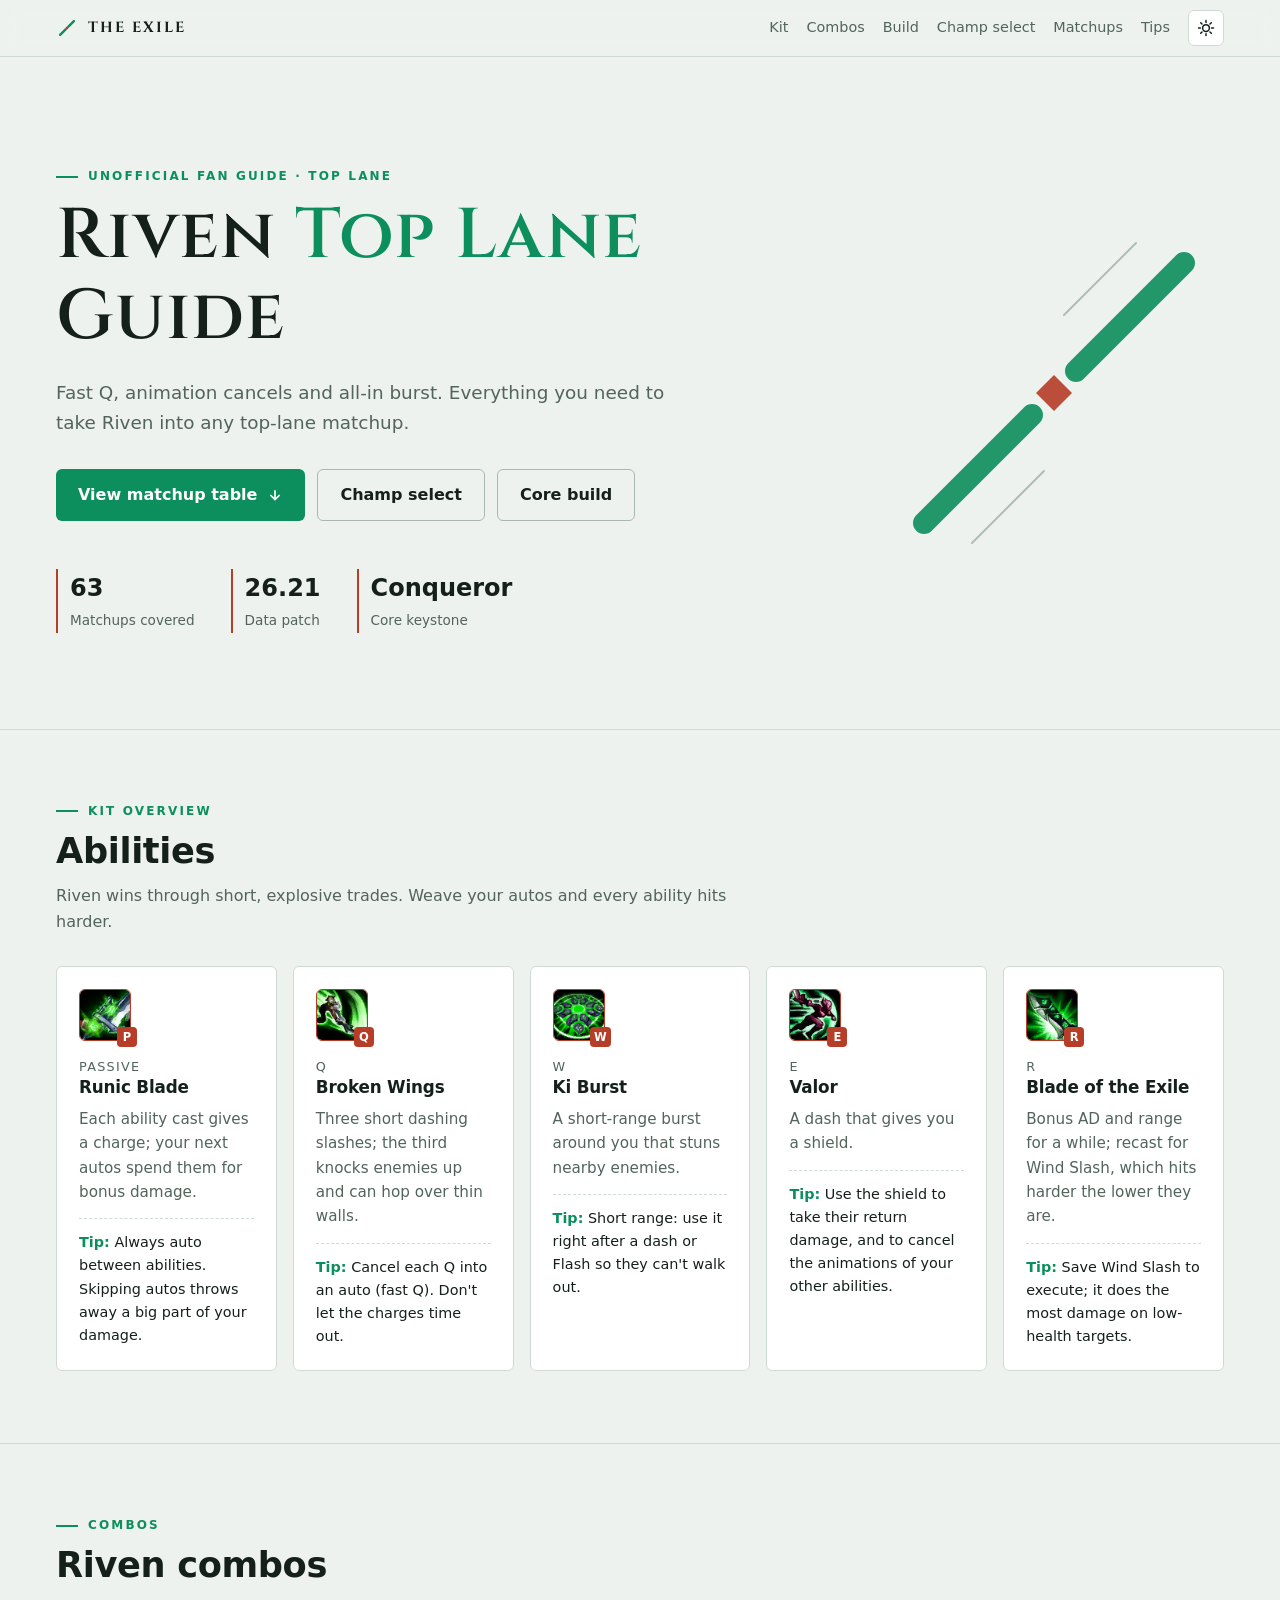
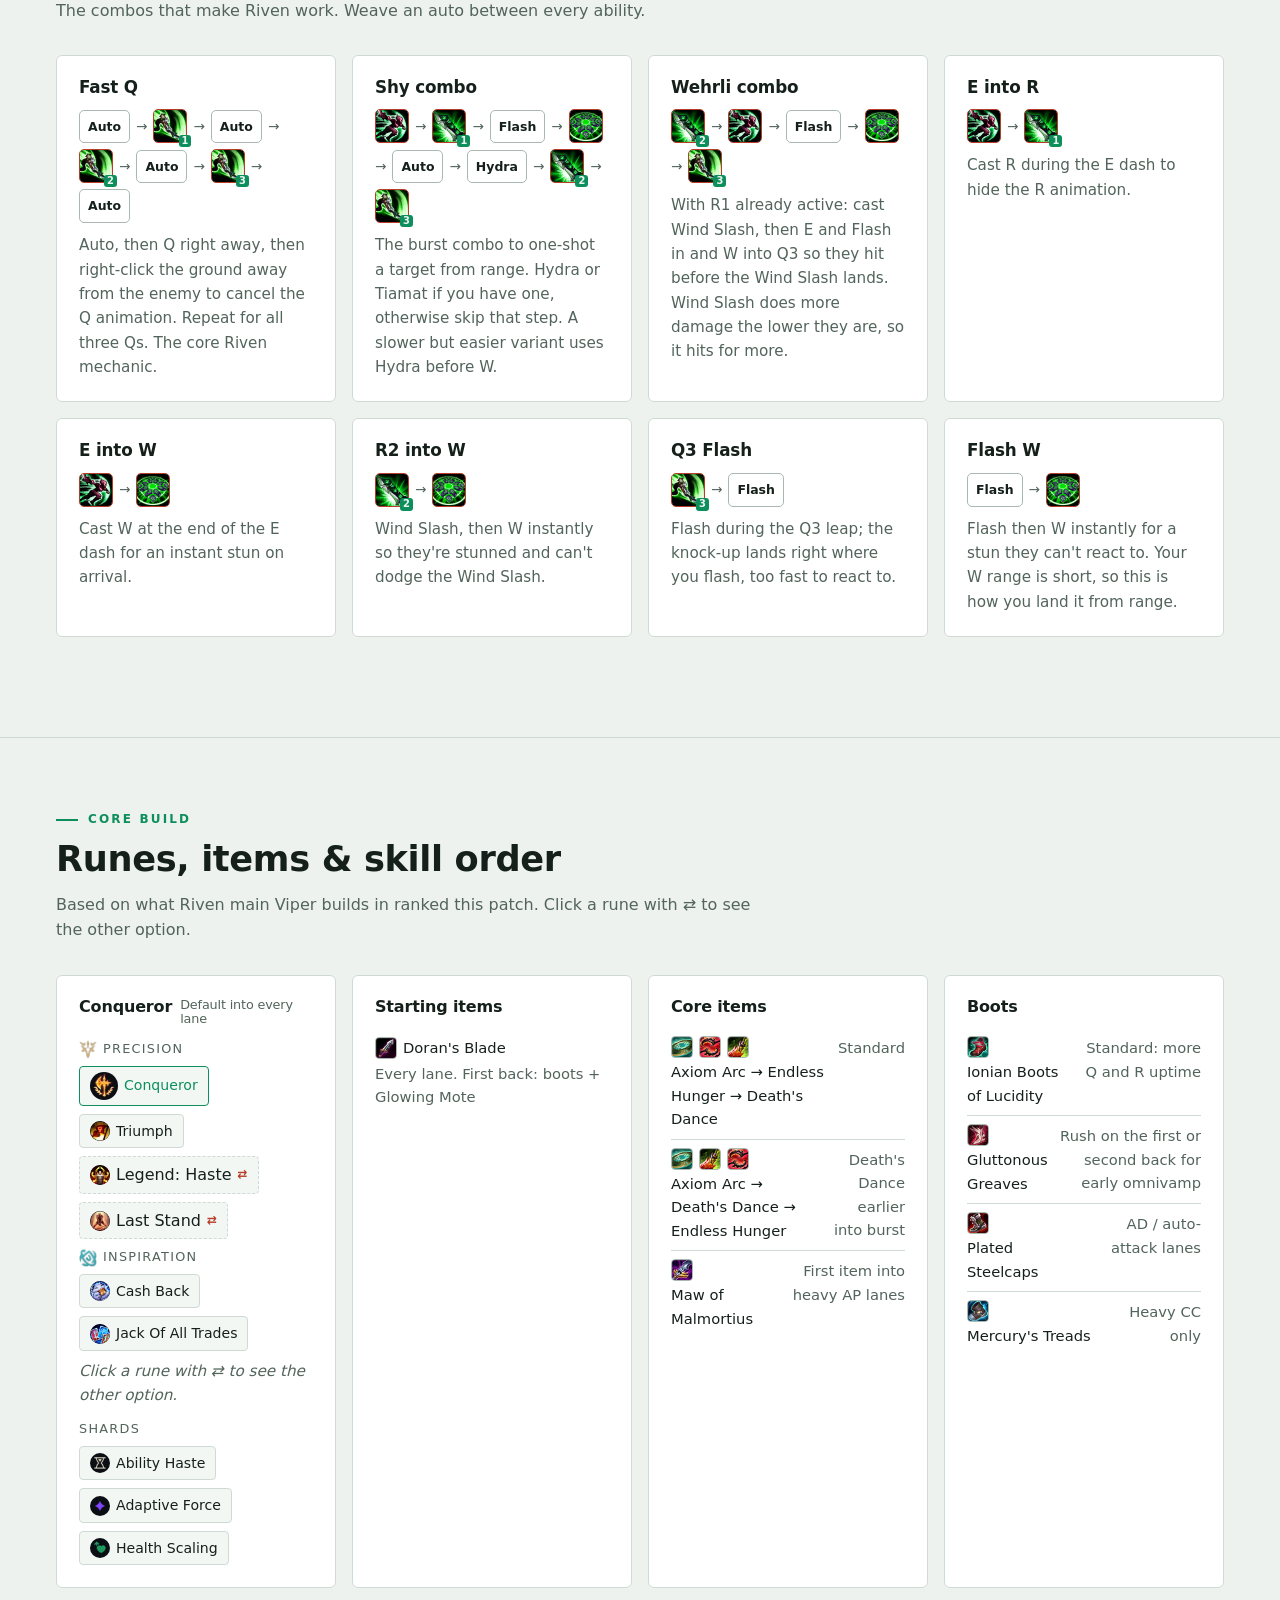
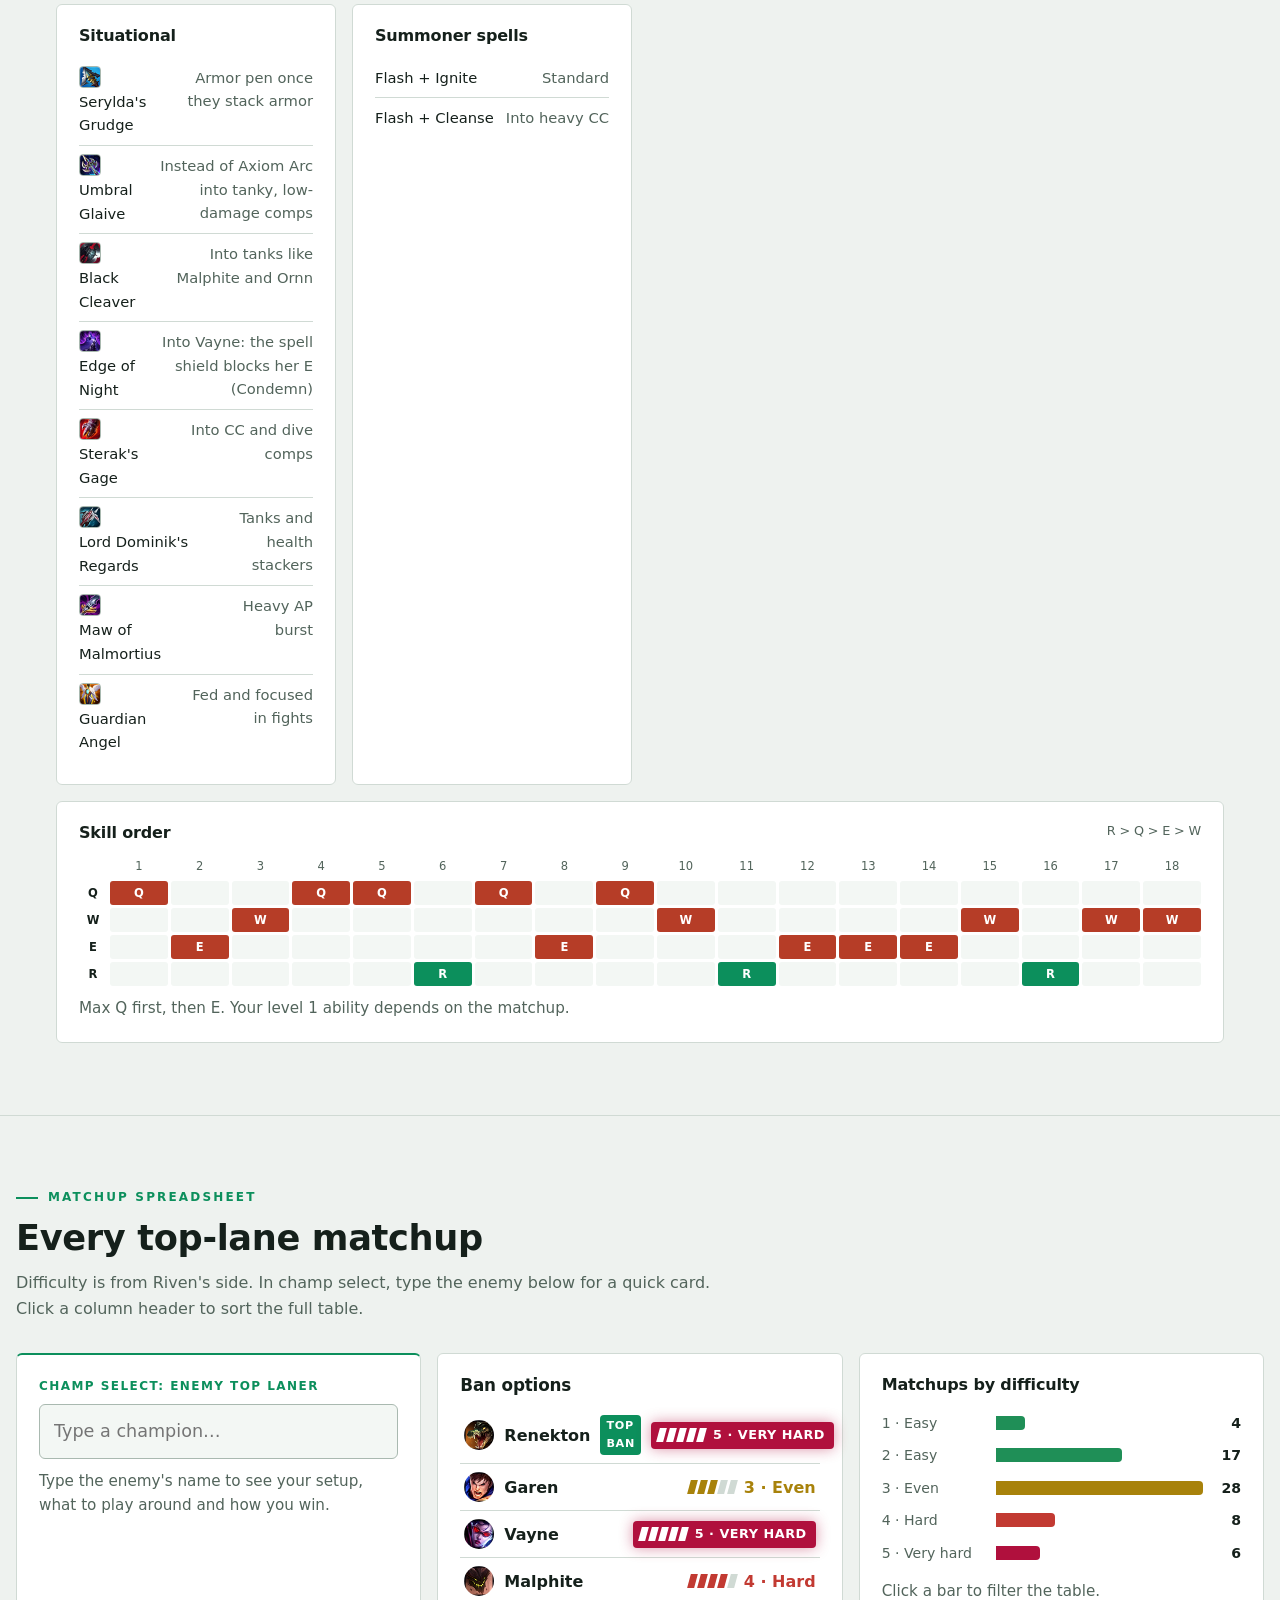
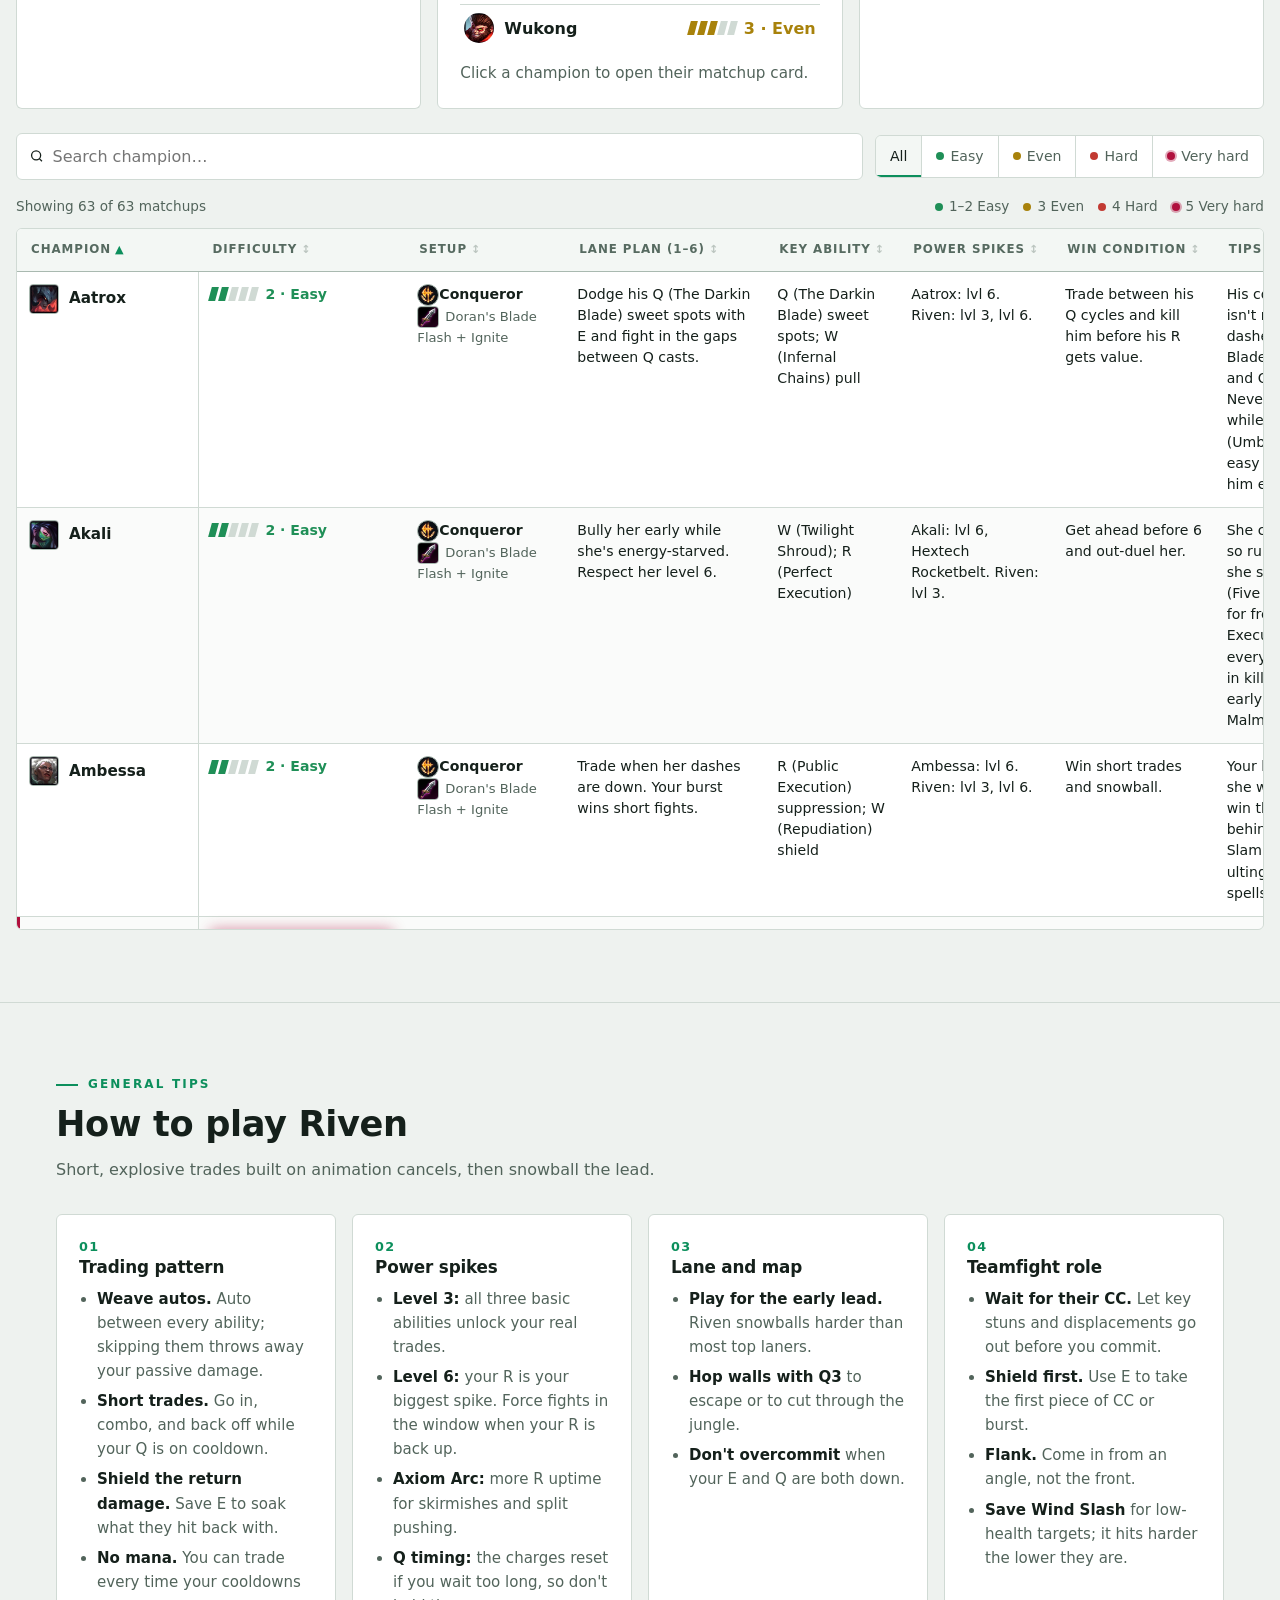
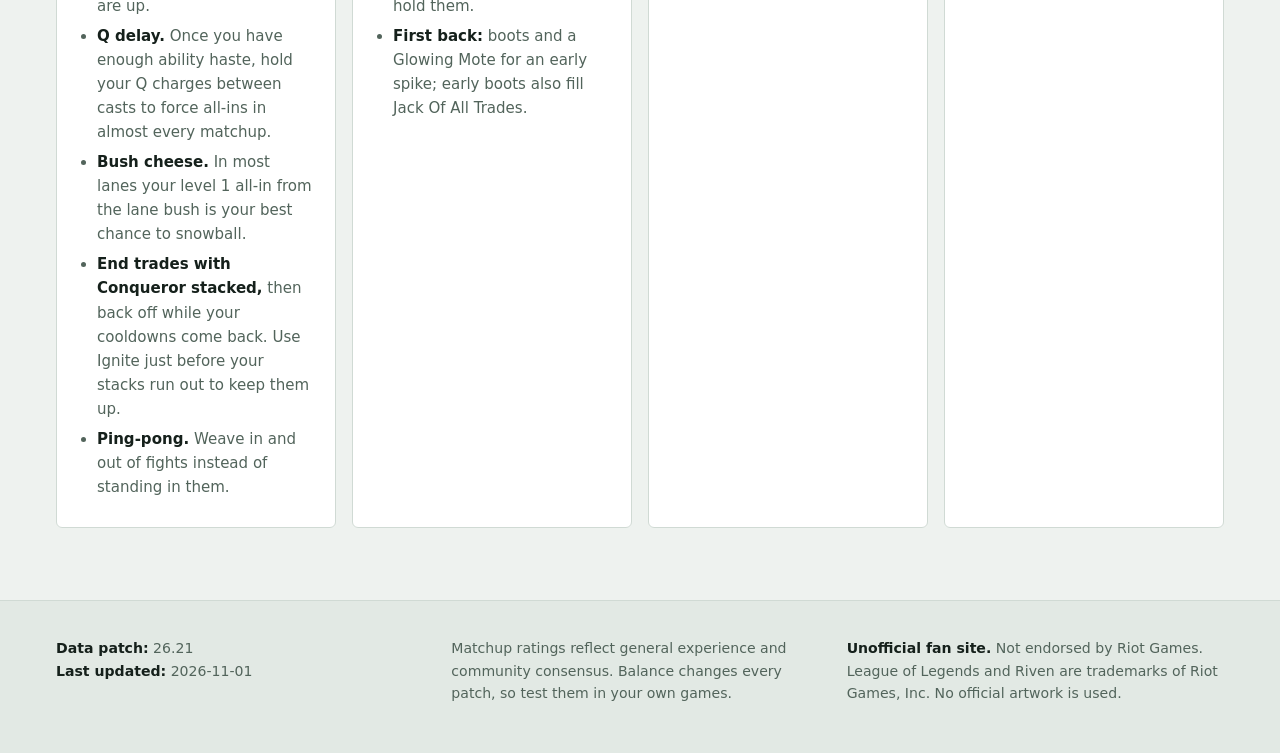
==== commit f36321c6: "Add files via upload" ====
--- a/index.html
+++ b/index.html
@@ -417,7 +417,8 @@
   .brand-mark::before, .brand-mark::after { content: none; }
   .brand-mark svg { width: 100%; height: 100%; display: block; }
   .hero-grid { display: none; }
-  .hero-blades { opacity: .9; }
+  .hero-blades { opacity: .9; right: 2%; top: 50%; width: 400px; height: 400px; transform: translateY(-50%); }
+  @media (max-width: 900px) { .hero-blades { opacity: .18; right: -90px; width: 320px; height: 320px; } }
   .btn { clip-path: none; border-radius: var(--radius); }
   .card::after { display: none; }
   .card:hover { transform: none; }</style>
@@ -427,7 +428,7 @@
 
 <header class="topbar">
   <div class="wrap">
-    <a class="brand" href="#top"><span class="brand-mark" aria-hidden="true"><svg viewBox="0 0 32 32"><path d="M6 26 L14 18 M18 14 L26 6" stroke="var(--accent)" stroke-width="3.5" stroke-linecap="round"/></svg></span> THE EXILE</a>
+    <a class="brand" href="#top"><span class="brand-mark" aria-hidden="true"><svg viewBox="0 0 32 32"><path d="M6 26 L14 18 M18 14 L26 6" stroke="var(--accent)" stroke-width="3.5" stroke-linecap="round"/><path d="M16 13.6 L18.4 16 L16 18.4 L13.6 16 Z" fill="var(--accent-2)"/></svg></span> THE EXILE</a>
     <nav class="nav">
       <a href="#kit">Kit</a>
       <a href="#combos">Combos</a>
@@ -446,6 +447,13 @@
   <!-- HERO -->
   <section class="hero">
     <div class="hero-grid" aria-hidden="true"></div>
+    <!-- Hero emblem: the broken slash from the logo, scaled up -->
+    <svg class="hero-blades" viewBox="0 0 400 400" aria-hidden="true" fill="none" stroke-linecap="round">
+      <path d="M70 330 L178 222" stroke="var(--accent)" stroke-width="22"/>
+      <path d="M222 178 L330 70" stroke="var(--accent)" stroke-width="22"/>
+      <path d="M200 182 L218 200 L200 218 L182 200 Z" fill="var(--accent-2)" stroke="none"/>
+      <path d="M118 350 L190 278 M210 122 L282 50" stroke="var(--line-strong)" stroke-width="2"/>
+    </svg>
     <div class="wrap" style="position:relative">
       <div class="eyebrow">Unofficial fan guide · Top lane</div>
       <h1>Riven <span>Top Lane</span> Guide</h1>
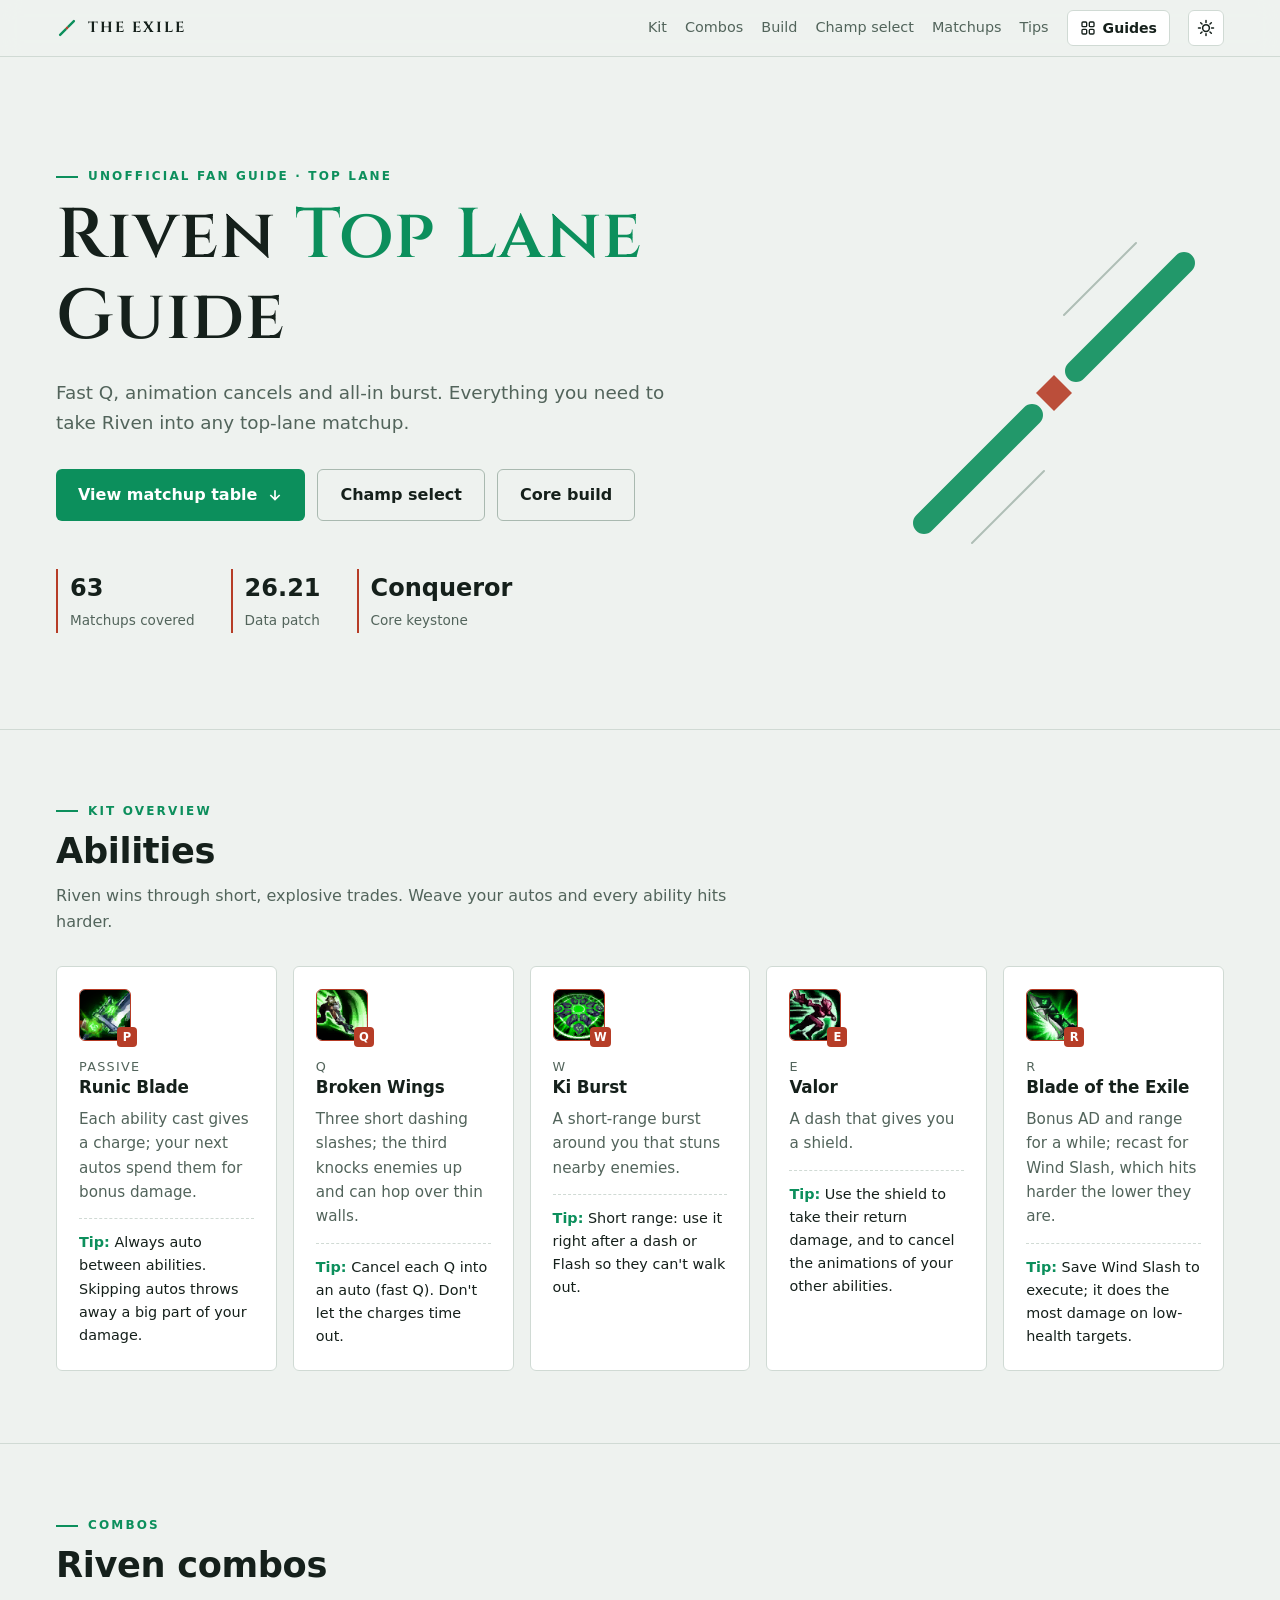
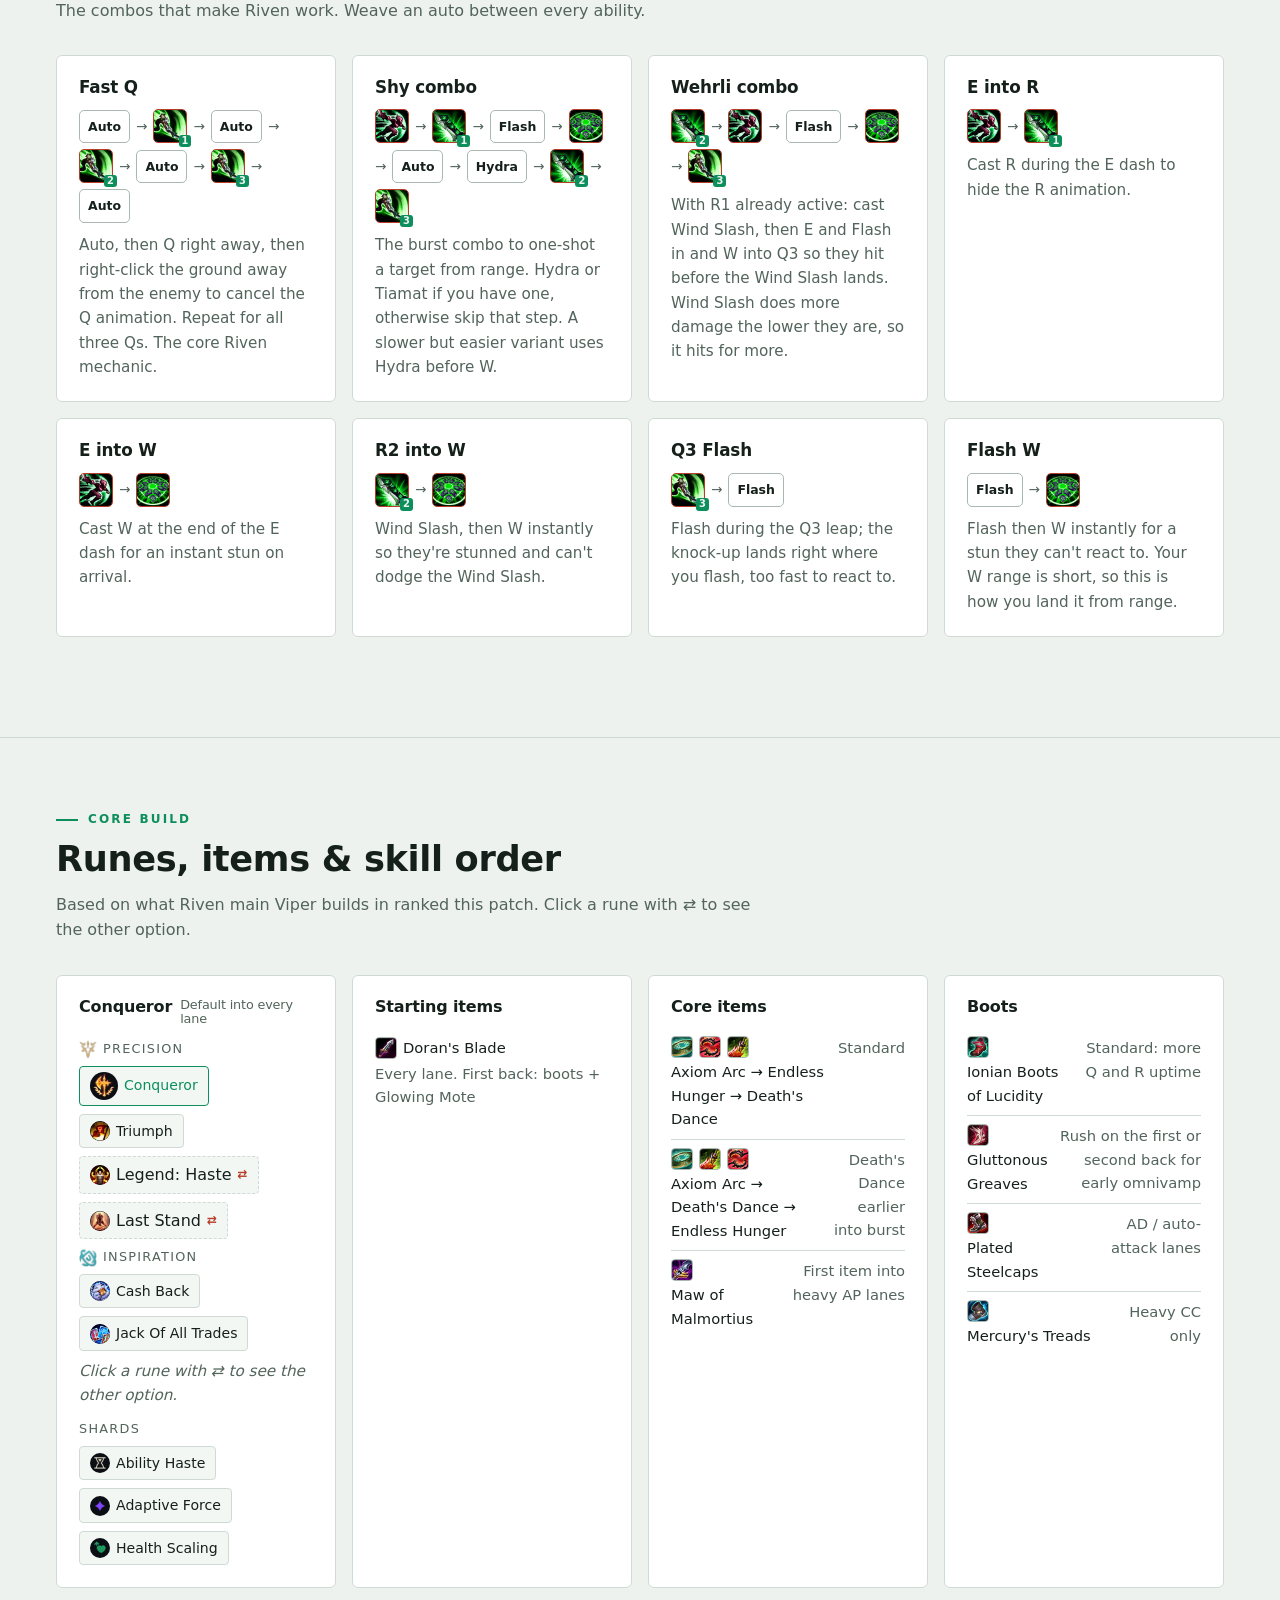
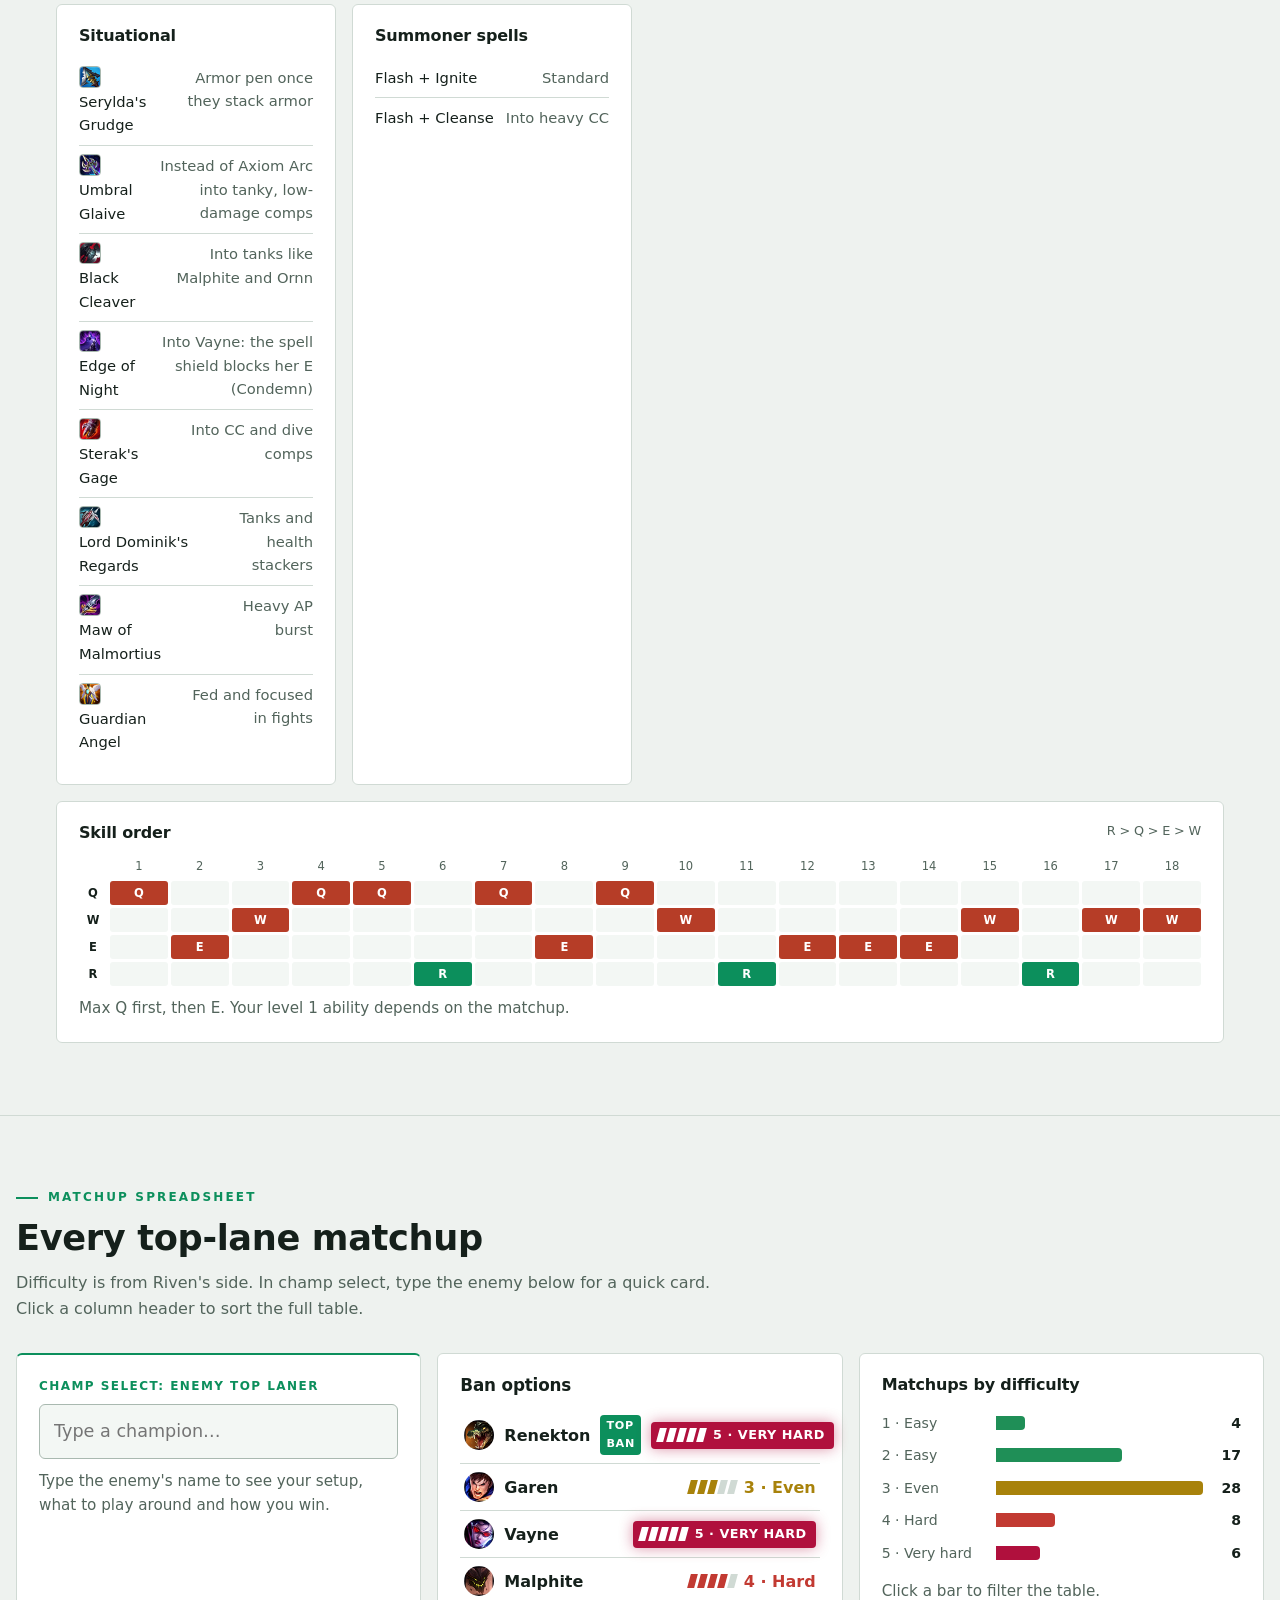
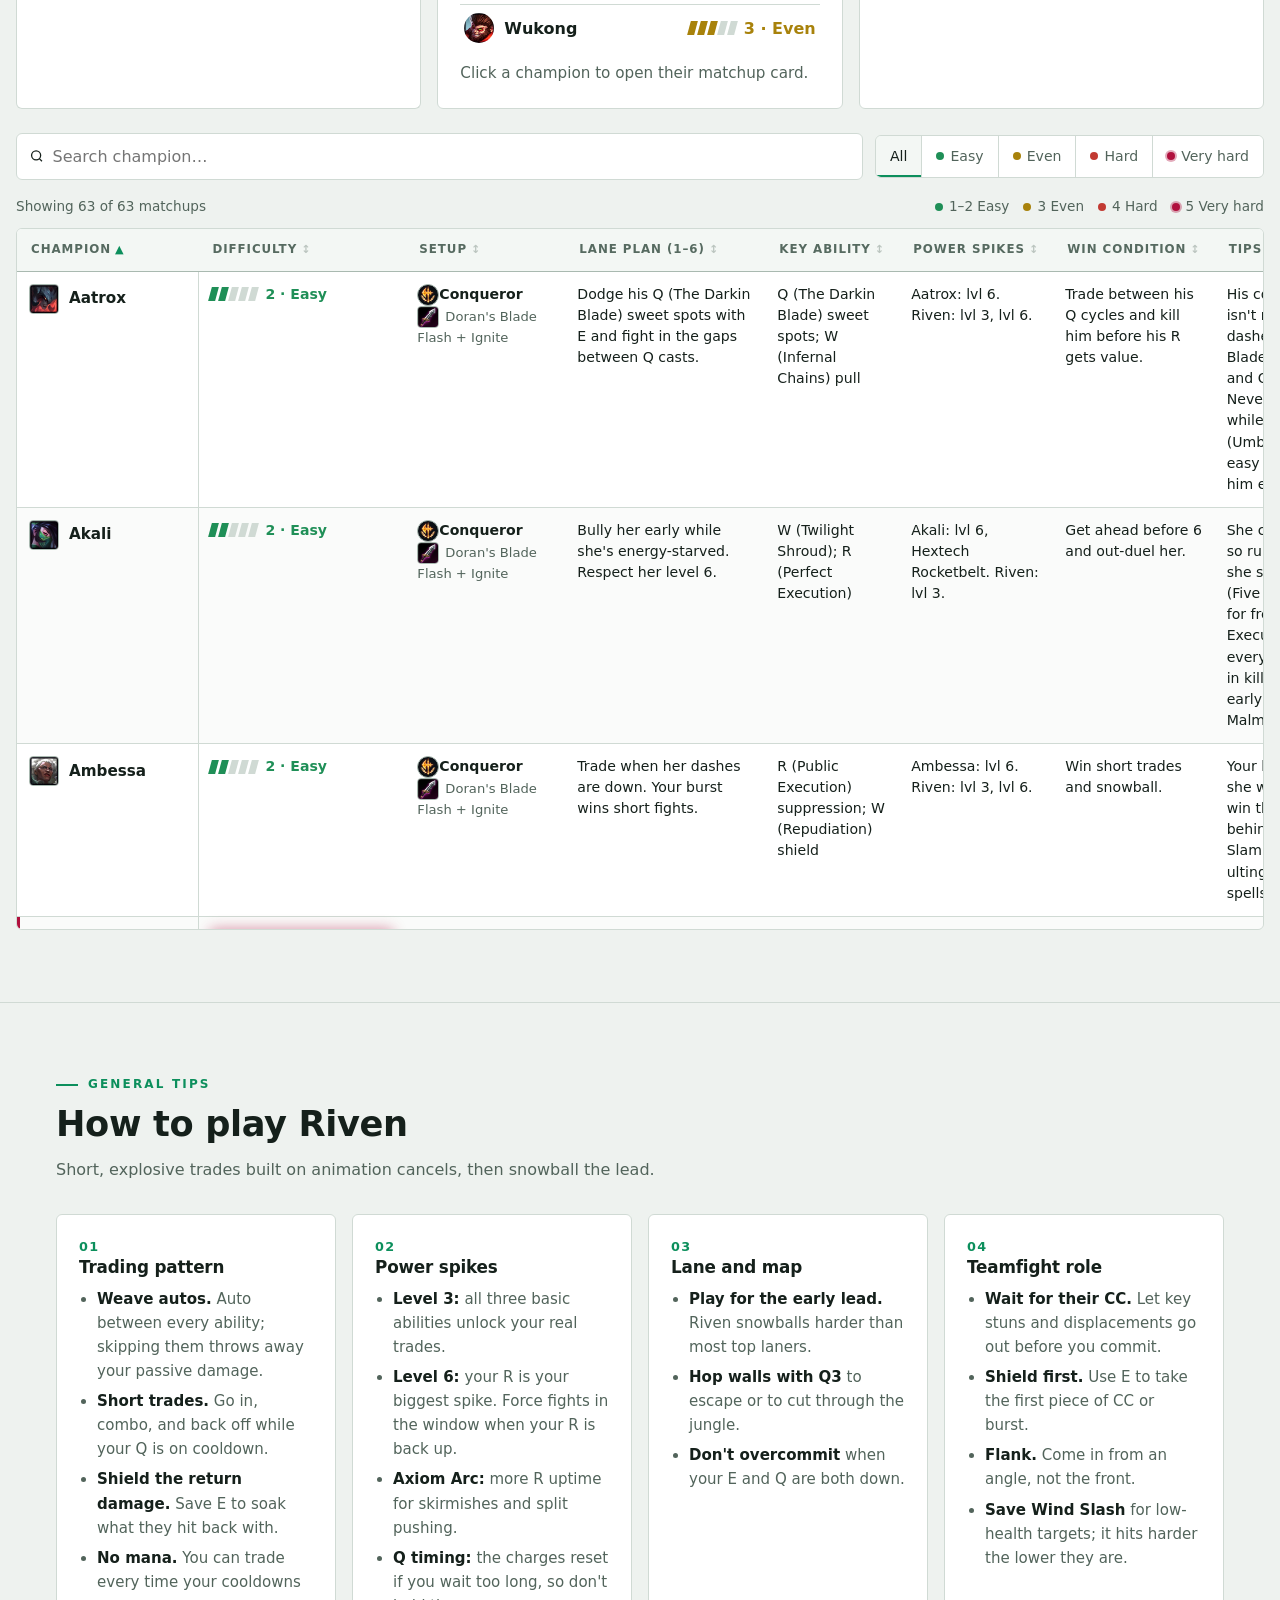
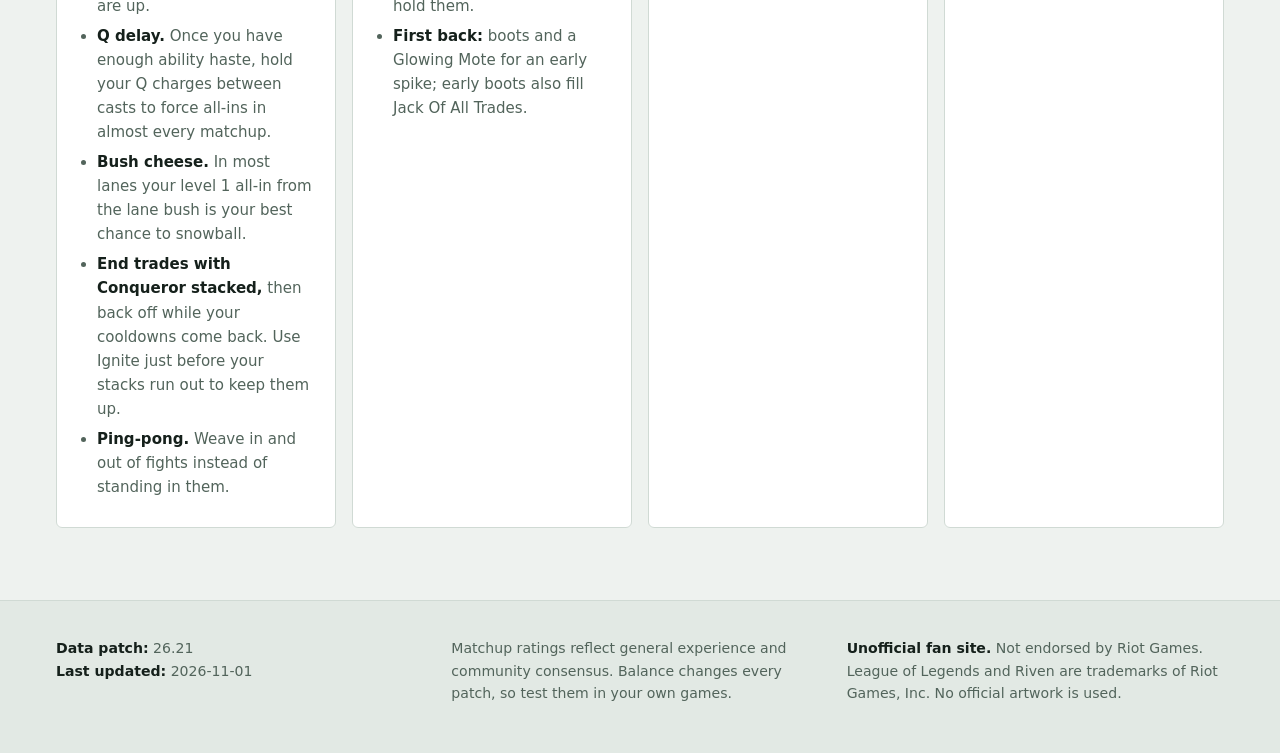
==== commit bae8c933: "Add files via upload" ====
--- a/index.html
+++ b/index.html
@@ -421,7 +421,24 @@
   @media (max-width: 900px) { .hero-blades { opacity: .18; right: -90px; width: 320px; height: 320px; } }
   .btn { clip-path: none; border-radius: var(--radius); }
   .card::after { display: none; }
-  .card:hover { transform: none; }</style>
+  .card:hover { transform: none; }  /* GUIDE_MENU_CSS_START */
+  .guides { position: relative; }
+  .guides summary { list-style: none; cursor: pointer; display: flex; align-items: center; gap: 7px; height: 36px; padding: 0 12px;
+    border: 1px solid var(--line); border-radius: var(--radius); background: var(--surface); color: var(--text); font-size: .88rem; font-weight: 600; }
+  .guides summary::-webkit-details-marker { display: none; }
+  .guides summary:hover, .guides[open] summary { border-color: var(--accent); }
+  .guides-menu { position: absolute; right: 0; top: calc(100% + 8px); min-width: 190px; padding: 6px; z-index: 60;
+    background: var(--surface); border: 1px solid var(--line-strong, var(--line)); border-radius: var(--radius); box-shadow: 0 12px 30px rgba(0,0,0,.3); }
+  .nav .guides-menu a { display: flex; align-items: center; gap: 10px; padding: 8px 10px; border-radius: 6px; color: var(--text); font-size: .9rem; }
+  .nav .guides-menu a:hover { background: var(--surface-2); color: var(--text); }
+  .nav .guides-menu a::before { content: ""; width: 8px; height: 8px; border-radius: 50%; background: var(--dot, var(--text-dim)); }
+  .nav .guides-menu a[aria-current] { color: var(--accent); font-weight: 700; }
+  .guides-menu hr { border: 0; border-top: 1px solid var(--line); margin: 4px 2px; }
+  @media (max-width: 760px) { .nav { gap: 10px; } .guides summary { padding: 0 10px; } .guides summary span { display: none; } }
+  /* On phones the hero already links to the top lane page, so free up the bar */
+  @media (max-width: 480px) { .topbar .nav a.nav-cta { display: none; } .brand { white-space: nowrap; } }
+  /* GUIDE_MENU_CSS_END */
+</style>
 <link rel="stylesheet" href="https://fonts.googleapis.com/css2?family=Cinzel:wght@600;700&display=swap">
 </head>
 <body>
@@ -436,6 +453,19 @@
       <a href="#quick">Champ select</a>
       <a href="#matchups">Matchups</a>
       <a href="#tips">Tips</a>
+      <!-- GUIDE_MENU_START -->
+      <details class="guides" id="guideMenu">
+        <summary title="Switch guide"><svg width="16" height="16" viewBox="0 0 24 24" fill="none" stroke="currentColor" stroke-width="2"><rect x="3" y="3" width="7" height="7" rx="1.5"/><rect x="14" y="3" width="7" height="7" rx="1.5"/><rect x="3" y="14" width="7" height="7" rx="1.5"/><rect x="14" y="14" width="7" height="7" rx="1.5"/></svg><span>Guides</span></summary>
+        <div class="guides-menu">
+          <a href="https://holymolystar.github.io/">All guides</a>
+          <hr>
+          <a href="https://holymolystar.github.io/camille-guide/" style="--dot:#d8b25a">Camille</a>
+          <a href="https://holymolystar.github.io/riven-guide/" style="--dot:#45e0a0" aria-current="page">Riven</a>
+          <a href="https://holymolystar.github.io/gwen-guide/" style="--dot:#7fb2ff">Gwen</a>
+        </div>
+      </details>
+      <script>document.addEventListener("click", e => { const d = document.getElementById("guideMenu"); if (d.open && !d.contains(e.target)) d.open = false; });</script>
+      <!-- GUIDE_MENU_END -->
       <button class="icon-btn" id="themeToggle" type="button" aria-label="Toggle light and dark mode" title="Toggle theme">
         <svg width="18" height="18" viewBox="0 0 24 24" fill="none" stroke="currentColor" stroke-width="2" stroke-linecap="round"><circle cx="12" cy="12" r="4.5"/><path d="M12 2v2.5M12 19.5V22M2 12h2.5M19.5 12H22M4.9 4.9l1.8 1.8M17.3 17.3l1.8 1.8M4.9 19.1l1.8-1.8M17.3 6.7l1.8-1.8"/></svg>
       </button>
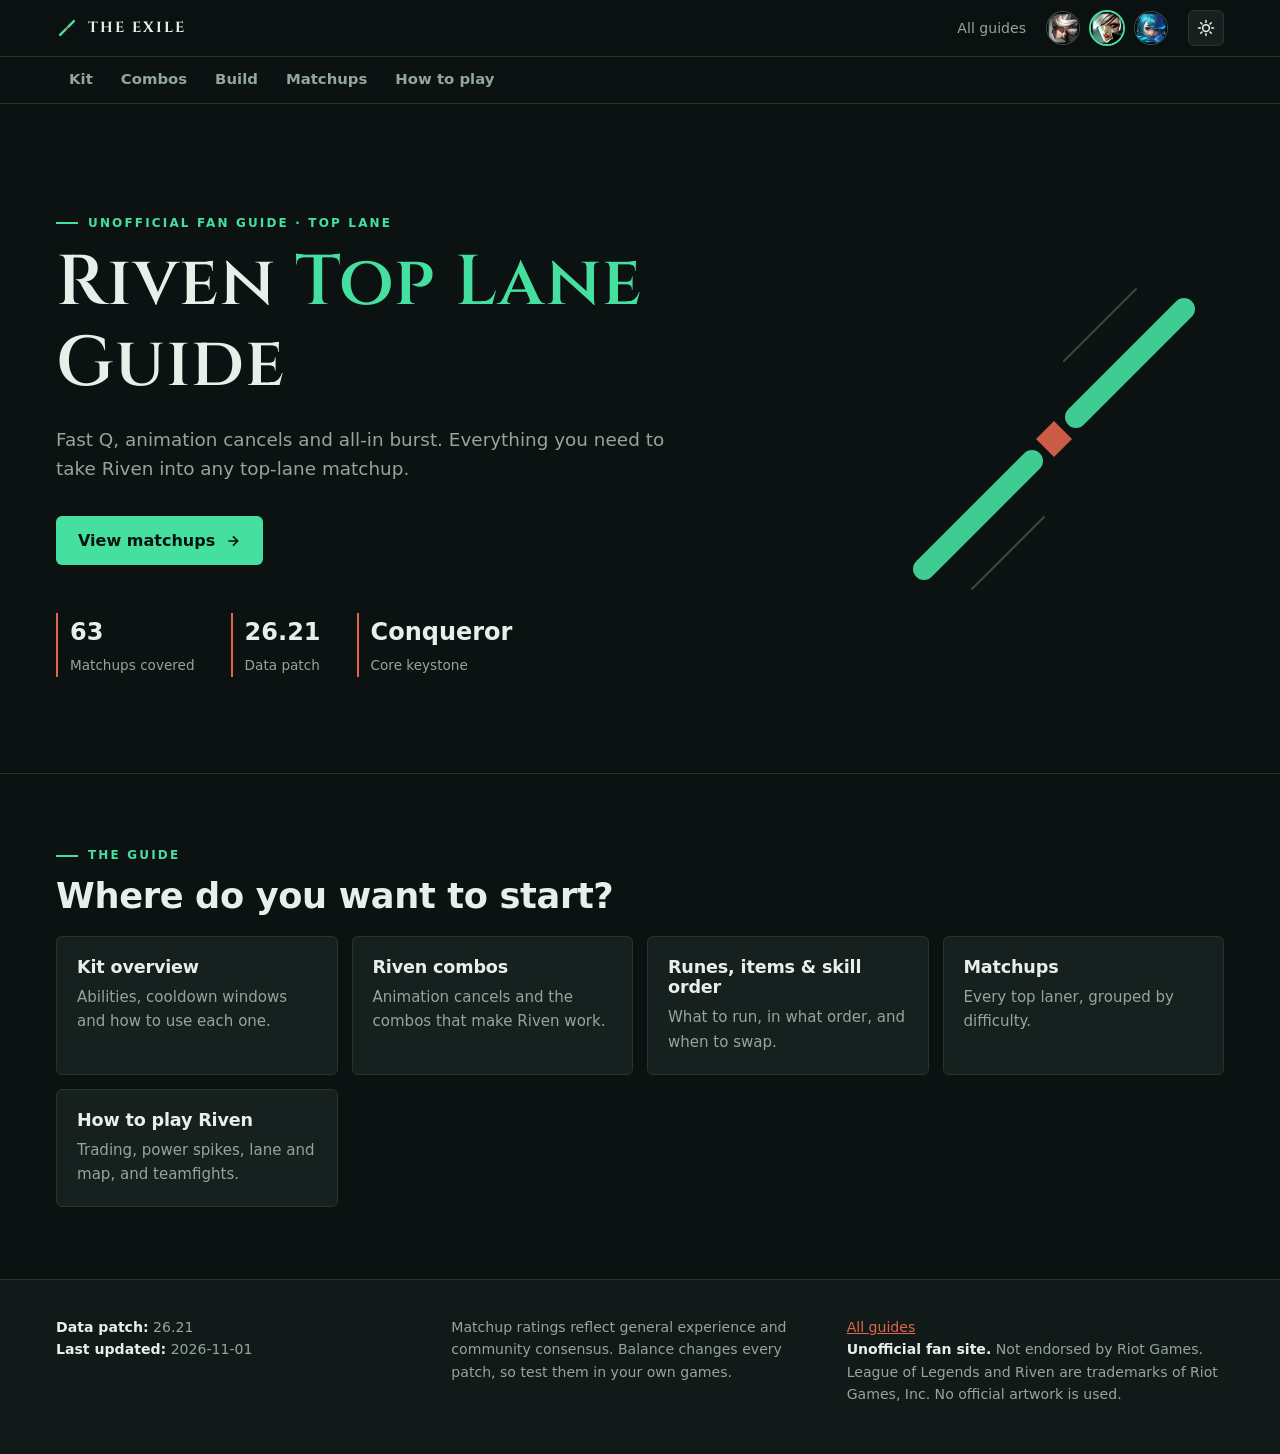
==== commit 309b0b0d: "Split the guide into pages and redesign matchups and build Add Home, Kit, Combos, Build, Matchups an" ====
--- a/index.html
+++ b/index.html
@@ -1,5 +1,5 @@
 <!doctype html>
-<html lang="en">
+<html lang="en" data-theme="dark">
 <head>
 <meta charset="utf-8">
 <meta name="viewport" content="width=device-width, initial-scale=1">
@@ -19,463 +19,25 @@
 <meta name="twitter:title" content="Riven Top Lane Guide">
 <meta name="twitter:description" content="Runes, build, combos and every top-lane matchup for Riven.">
 <link rel="icon" type="image/svg+xml" href="data:image/svg+xml,%3Csvg xmlns='http://www.w3.org/2000/svg' viewBox='0 0 64 64'%3E%3Crect width='64' height='64' rx='12' fill='%230c1211'/%3E%3Cpath d='M14 50 L28 36 M36 28 L50 14' stroke='%2345e0a0' stroke-width='7' stroke-linecap='round'/%3E%3C/svg%3E">
-<style>
-  :root {
-    --bg: #0f1419;
-    --bg-2: #161d25;
-    --surface: #1b232d;
-    --surface-2: #222c38;
-    --line: #2f3b49;
-    --line-strong: #46556a;
-    --text: #e6ebf0;
-    --text-dim: #9aa7b6;
-    --steel: #b9c4d0;
-    --accent: #d8b25a;
-    --accent-2: #4fd1e0;
-    --accent-ink: #11161c;
-    --easy: #3fb67a;
-    --even: #d9b53c;
-    --hard: #e0574f;
-    --vhard: #ff2e63;
-    --shadow: 0 10px 30px rgba(0,0,0,.35);
-    --radius: 6px;
-    color-scheme: dark;
-  }
-  :root[data-theme="light"] {
-    --bg: #eef1f5;
-    --bg-2: #e3e8ee;
-    --surface: #ffffff;
-    --surface-2: #f4f6f9;
-    --line: #d3dae3;
-    --line-strong: #aeb9c7;
-    --text: #18202a;
-    --text-dim: #566375;
-    --steel: #5b6878;
-    --accent: #a77a14;
-    --accent-2: #0b8a99;
-    --accent-ink: #ffffff;
-    --easy: #1f8f57;
-    --even: #a8820b;
-    --hard: #c23a32;
-    --vhard: #b0103d;
-    --shadow: 0 10px 30px rgba(20,30,45,.10);
-    color-scheme: light;
-  }
-  @media (prefers-color-scheme: light) {
-    :root:not([data-theme="dark"]) {
-      --bg: #eef1f5; --bg-2: #e3e8ee; --surface: #ffffff; --surface-2: #f4f6f9;
-      --line: #d3dae3; --line-strong: #aeb9c7; --text: #18202a; --text-dim: #566375;
-      --steel: #5b6878; --accent: #a77a14; --accent-2: #0b8a99; --accent-ink: #ffffff;
-      --easy: #1f8f57; --even: #a8820b; --hard: #c23a32; --vhard: #b0103d;
-      --shadow: 0 10px 30px rgba(20,30,45,.10);
-      color-scheme: light;
-    }
-  }
-
-  * { box-sizing: border-box; }
-  html { scroll-behavior: smooth; }
-  body {
-    margin: 0;
-    background: var(--bg);
-    color: var(--text);
-    font: 16px/1.6 "Inter", "Segoe UI", system-ui, -apple-system, Roboto, Helvetica, Arial, sans-serif;
-    -webkit-font-smoothing: antialiased;
-  }
-  a { color: var(--accent-2); }
-  .wrap { max-width: 1200px; margin: 0 auto; padding: 0 16px; }
-  .wrap.wide { max-width: 1480px; }
-  section { padding: 72px 0; border-top: 1px solid var(--line); }
-  h1, h2, h3 { line-height: 1.15; letter-spacing: -.01em; margin: 0; }
-  h2 { font-size: clamp(1.6rem, 3vw, 2.2rem); }
-  .eyebrow {
-    font-size: .75rem; font-weight: 700; letter-spacing: .18em; text-transform: uppercase;
-    color: var(--accent); margin-bottom: 10px; display: flex; align-items: center; gap: 10px;
-  }
-  .eyebrow::before { content: ""; width: 22px; height: 2px; background: var(--accent); }
-  .section-lead { color: var(--text-dim); max-width: 70ch; margin: 12px 0 32px; }
-
-  /* Top bar */
-  .topbar {
-    position: sticky; top: 0; z-index: 50;
-    background: color-mix(in srgb, var(--bg) 85%, transparent);
-    backdrop-filter: blur(10px);
-    border-bottom: 1px solid var(--line);
-  }
-  .topbar .wrap { display: flex; align-items: center; justify-content: space-between; height: 56px; gap: 12px; }
-  .brand { display: flex; align-items: center; gap: 10px; font-weight: 700; letter-spacing: .04em; color: var(--text); text-decoration: none; }
-  .brand-mark { width: 22px; height: 22px; position: relative; }
-  .brand-mark::before, .brand-mark::after {
-    content: ""; position: absolute; inset: 0; border: 2px solid var(--accent); transform: rotate(45deg);
-  }
-  .brand-mark::after { inset: 6px; background: var(--accent-2); border: 0; }
-  .nav { display: flex; gap: 18px; align-items: center; }
-  .nav a { color: var(--text-dim); text-decoration: none; font-size: .9rem; transition: color .2s; }
-  .nav a:hover { color: var(--text); }
-  .nav a.nav-cta { color: var(--accent-ink); background: var(--accent); font-weight: 700; padding: 6px 12px; border-radius: var(--radius); }
-  .nav a.nav-cta:hover { color: var(--accent-ink); filter: brightness(1.08); }
-  @media (max-width: 760px) { .nav a.nav-cta { display: inline-block; font-size: .8rem; padding: 5px 10px; } }
-  .toplane-banner { margin-top: 28px; display: flex; align-items: center; justify-content: space-between; gap: 20px; flex-wrap: wrap;
-    padding: 24px; border: 1px solid var(--accent); border-radius: var(--radius); text-decoration: none; color: var(--text);
-    background: linear-gradient(135deg, color-mix(in srgb, var(--accent) 14%, var(--surface)), var(--surface)); }
-  .toplane-banner h3 { font-size: 1.2rem; }
-  .toplane-banner p { color: var(--text-dim); margin: 8px 0 0; max-width: 60ch; }
-  .toplane-banner:hover { box-shadow: var(--shadow); }
-  @media (max-width: 760px) { .nav a { display: none; } }
-  .icon-btn {
-    background: var(--surface); color: var(--text); border: 1px solid var(--line);
-    width: 36px; height: 36px; border-radius: var(--radius); cursor: pointer; display: grid; place-items: center;
-    transition: border-color .2s, transform .2s;
-  }
-  .icon-btn:hover { border-color: var(--accent); }
-
-  /* Hero */
-  .hero { position: relative; overflow: hidden; padding: 110px 0 96px; border-top: 0; }
-  .hero-grid {
-    position: absolute; inset: 0; pointer-events: none; opacity: .5;
-    background-image:
-      linear-gradient(var(--line) 1px, transparent 1px),
-      linear-gradient(90deg, var(--line) 1px, transparent 1px);
-    background-size: 48px 48px;
-    mask-image: radial-gradient(ellipse at 70% 40%, #000 0%, transparent 70%);
-    -webkit-mask-image: radial-gradient(ellipse at 70% 40%, #000 0%, transparent 70%);
-  }
-  .hero-blades { position: absolute; right: -60px; top: 40px; width: 520px; height: 520px; pointer-events: none; }
-  @media (max-width: 900px) { .hero-blades { opacity: .25; right: -200px; } }
-  .hero h1 { font-size: clamp(2.4rem, 6vw, 4.4rem); font-weight: 800; max-width: 14ch; }
-  .hero h1 span { color: var(--accent); }
-  .hero p { color: var(--text-dim); font-size: 1.15rem; max-width: 52ch; margin: 20px 0 32px; }
-  .btn {
-    display: inline-flex; align-items: center; gap: 10px; cursor: pointer;
-    background: var(--accent); color: var(--accent-ink); border: 0; font: inherit; font-weight: 700;
-    padding: 12px 22px; border-radius: var(--radius); text-decoration: none;
-    clip-path: polygon(0 0, calc(100% - 12px) 0, 100% 12px, 100% 100%, 12px 100%, 0 calc(100% - 12px));
-    transition: transform .2s, filter .2s;
-  }
-  .btn:hover { transform: translateY(-2px); filter: brightness(1.08); }
-  .btn.ghost {
-    background: transparent; color: var(--text); border: 1px solid var(--line-strong); clip-path: none;
-  }
-  .btn.ghost:hover { border-color: var(--accent-2); color: var(--accent-2); }
-  .hero-stats { display: flex; gap: 36px; margin-top: 48px; flex-wrap: wrap; }
-  .hero-stats div { border-left: 2px solid var(--accent-2); padding-left: 12px; }
-  .hero-stats b { display: block; font-size: 1.5rem; }
-  .hero-stats span { color: var(--text-dim); font-size: .85rem; }
-
-  /* Cards */
-  .grid { display: grid; gap: 16px; grid-template-columns: repeat(auto-fit, minmax(210px, 1fr)); }
-  .card {
-    background: var(--surface); border: 1px solid var(--line); border-radius: var(--radius);
-    padding: 22px; position: relative; transition: border-color .25s, transform .25s, box-shadow .25s;
-  }
-  .card::after {
-    content: ""; position: absolute; top: -1px; right: -1px; width: 18px; height: 18px;
-    border-top: 2px solid var(--accent); border-right: 2px solid var(--accent); opacity: 0; transition: opacity .25s;
-  }
-  .card:hover { border-color: var(--line-strong); transform: translateY(-3px); box-shadow: var(--shadow); }
-  .card:hover::after { opacity: 1; }
-  .key {
-    width: 40px; height: 40px; display: grid; place-items: center; font-weight: 800; color: var(--accent-2);
-    border: 1.5px solid var(--accent-2); transform: rotate(45deg); margin: 6px 0 18px 4px;
-  }
-  .key span { transform: rotate(-45deg); }
-  /* Icons (embedded Data Dragon art) */
-  .ability { position: relative; width: 52px; height: 52px; margin: 0 0 16px; }
-  .ability img { width: 52px; height: 52px; border-radius: 6px; border: 1.5px solid var(--accent-2); display: block; }
-  .ability b {
-    position: absolute; right: -6px; bottom: -6px; min-width: 20px; height: 20px; padding: 0 4px;
-    display: grid; place-items: center; font-size: .72rem; border-radius: 4px;
-    background: var(--accent-2); color: var(--accent-ink);
-  }
-  .ico { display: inline-block; vertical-align: middle; border-radius: 4px; border: 1px solid var(--line-strong); flex: none; }
-  .ico-champ { width: 30px; height: 30px; margin-right: 10px; }
-  .ico-item { width: 22px; height: 22px; margin-right: 6px; }
-  .champ-name { display: inline-flex; align-items: center; }
-  .item-label { display: flex; align-items: center; flex-wrap: wrap; gap: 2px 0; }
-  .card h3 { font-size: 1.05rem; }
-  .card .sub { color: var(--text-dim); font-size: .8rem; text-transform: uppercase; letter-spacing: .1em; }
-  .card p { color: var(--text-dim); margin: 10px 0 0; font-size: .95rem; }
-  .card .tip { margin-top: 14px; padding-top: 12px; border-top: 1px dashed var(--line); font-size: .9rem; color: var(--text); }
-  .card .tip b { color: var(--accent); }
-
-  /* Build */
-  .build-grid { display: grid; gap: 16px; grid-template-columns: repeat(auto-fit, minmax(280px, 1fr)); }
-  .build-card h3 { font-size: 1rem; margin-bottom: 12px; display: flex; justify-content: space-between; gap: 8px; }
-  .build-card h3 small { color: var(--text-dim); font-weight: 500; font-size: .8rem; }
-  .chips { display: flex; flex-wrap: wrap; gap: 8px; }
-  .chip {
-    background: var(--surface-2); border: 1px solid var(--line); padding: 5px 10px; border-radius: 4px; font-size: .88rem;
-  }
-  .chip.primary { border-color: var(--accent); color: var(--accent); }
-  b.ks { display: inline-flex; align-items: center; gap: 6px; }
-  .ico-rune { width: 22px; height: 22px; border-radius: 50%; background: #0b0f14; flex: none; }
-  .rune-chip { display: inline-flex; align-items: center; gap: 6px; }
-  button.rune-chip { font: inherit; color: inherit; cursor: pointer; border-style: dashed; }
-  button.rune-chip:hover, button.rune-chip:focus-visible { border-color: var(--accent-2); }
-  button.rune-chip.swapped { border-style: solid; border-color: var(--accent-2); color: var(--accent-2); }
-  .rune-chip .swap { font-size: .75rem; color: var(--accent-2); font-weight: 800; }
-  .rune-note { margin: 0 0 8px !important; font-size: .85rem; color: var(--text-dim); }
-  .rune-note b { color: var(--text); }
-  .rune-hint { margin: 0 0 12px !important; font-size: .78rem; color: var(--text-dim); font-style: italic; }
-  .rune-chip img { width: 20px; height: 20px; border-radius: 50%; background: #0b0f14; }
-  .rune-chip.primary img { width: 28px; height: 28px; }
-  .card .sub.tree { display: flex; align-items: center; gap: 6px; }
-  .card .sub.tree img { width: 18px; height: 18px; }
-  .list { margin: 0; padding: 0; list-style: none; }
-  .list li { padding: 8px 0; border-bottom: 1px solid var(--line); display: flex; justify-content: space-between; gap: 12px; font-size: .92rem; }
-  .list li:last-child { border-bottom: 0; }
-  .list.stack li { flex-direction: column; gap: 2px; }
-  .list.stack li span { text-align: left; }
-  .list li span { color: var(--text-dim); text-align: right; }
-  .skill-order { display: grid; grid-template-columns: 28px repeat(18, minmax(18px, 1fr)); gap: 3px; font-size: .72rem; overflow-x: auto; }
-  .skill-order div { height: 24px; display: grid; place-items: center; border-radius: 3px; background: var(--surface-2); color: var(--text-dim); }
-  .skill-order .lbl { background: transparent; color: var(--text); font-weight: 700; }
-  .skill-order .on { background: var(--accent-2); color: var(--accent-ink); font-weight: 700; }
-  .skill-order .on.r { background: var(--accent); }
-  .skill-order .lvl { background: transparent; }
-  .note { font-size: .85rem; color: var(--text-dim); margin-top: 12px; }
-  .about { display: grid; gap: 28px; grid-template-columns: repeat(auto-fit, minmax(300px, 1fr)); align-items: center; }
-  .proof { margin: 0; justify-self: center; max-width: 100%; }
-  .proof img {
-    display: block; max-width: 100%; height: auto; border-radius: var(--radius);
-    border: 1px solid var(--line-strong); box-shadow: var(--shadow);
-  }
-  .proof figcaption { margin-top: 8px; font-size: .8rem; color: var(--text-dim); text-align: center; }
-  /* Matchup table */
-  .toolbar { display: flex; flex-wrap: wrap; gap: 12px; align-items: center; margin-bottom: 16px; }
-  .search {
-    flex: 1 1 240px; display: flex; align-items: center; gap: 8px;
-    background: var(--surface); border: 1px solid var(--line); border-radius: var(--radius); padding: 0 12px;
-    transition: border-color .2s;
-  }
-  .search:focus-within { border-color: var(--accent-2); }
-  .search input { background: transparent; border: 0; outline: 0; color: var(--text); font: inherit; padding: 10px 0; width: 100%; }
-  .seg { display: flex; border: 1px solid var(--line); border-radius: var(--radius); overflow: hidden; flex-wrap: wrap; }
-  .seg button {
-    background: var(--surface); color: var(--text-dim); border: 0; border-right: 1px solid var(--line);
-    padding: 9px 14px; font: inherit; font-size: .88rem; cursor: pointer; transition: background .2s, color .2s;
-    display: flex; align-items: center; gap: 6px;
-  }
-  .seg button:last-child { border-right: 0; }
-  .seg button:hover { color: var(--text); }
-  .seg button[aria-pressed="true"] { background: var(--surface-2); color: var(--text); box-shadow: inset 0 -2px 0 var(--accent); }
-  .dot { width: 8px; height: 8px; border-radius: 50%; display: inline-block; }
-  .dot.easy { background: var(--easy); } .dot.even { background: var(--even); } .dot.hard { background: var(--hard); }
-  .dot.vhard { background: var(--vhard); box-shadow: 0 0 0 2px color-mix(in srgb, var(--vhard) 35%, transparent); }
-  .meta-row { display: flex; justify-content: space-between; align-items: center; flex-wrap: wrap; gap: 8px; font-size: .85rem; color: var(--text-dim); margin-bottom: 10px; }
-  .legend { display: flex; gap: 14px; flex-wrap: wrap; align-items: center; }
-  .legend span { display: inline-flex; align-items: center; gap: 6px; }
-
-  .table-wrap {
-    border: 1px solid var(--line); border-radius: var(--radius); background: var(--surface);
-    overflow: auto; max-height: 78vh; -webkit-overflow-scrolling: touch;
-  }
-  table { border-collapse: separate; border-spacing: 0; width: 100%; min-width: 1180px; font-size: .88rem; line-height: 1.5; }
-  thead th {
-    position: sticky; top: 0; z-index: 3; background: var(--surface-2); text-align: left;
-    font-size: .74rem; letter-spacing: .08em; text-transform: uppercase; color: var(--steel);
-    padding: 12px 14px; border-bottom: 1px solid var(--line-strong); white-space: nowrap; cursor: pointer; user-select: none;
-  }
-  thead th:hover { color: var(--text); }
-  thead th .arrow { opacity: .35; margin-left: 4px; font-size: .7rem; }
-  thead th[aria-sort="ascending"] .arrow, thead th[aria-sort="descending"] .arrow { opacity: 1; color: var(--accent); }
-  thead th:first-child, tbody td:first-child { position: sticky; left: 0; }
-  thead th:first-child { z-index: 4; }
-  tbody td:first-child { background: var(--surface); z-index: 1; box-shadow: 1px 0 0 var(--line); }
-  tbody td { padding: 12px 12px; border-bottom: 1px solid var(--line); vertical-align: top; }
-  tbody tr.row { transition: background .15s; }
-  tbody tr.row:hover td { background: var(--surface-2); }
-  tbody tr.row:nth-child(even) td { background: color-mix(in srgb, var(--surface-2) 45%, var(--surface)); }
-  tbody tr.row:nth-child(even):hover td { background: var(--surface-2); }
-  .col-champ { min-width: 110px; font-weight: 700; white-space: nowrap; font-size: .95rem; }
-  .col-wide { min-width: 200px; }
-  .col-mid { min-width: 120px; }
-  .col-narrow { white-space: nowrap; }
-  .col-setup { min-width: 160px; }
-  .col-tips { min-width: 290px; }
-  .setup b { display: block; color: var(--text); }
-  .setup span { display: block; color: var(--text-dim); font-size: .82rem; }
-  .storm-plan {
-    margin-bottom: 8px; padding: 6px 8px; border-left: 2px solid var(--accent-2); border-radius: 3px;
-    background: color-mix(in srgb, var(--accent-2) 10%, transparent); font-size: .84rem;
-  }
-  .storm-plan b { color: var(--accent-2); }
-
-  /* Champ-select quick view + difficulty chart */
-  .quick-grid { display: grid; gap: 16px; grid-template-columns: repeat(auto-fit, minmax(300px, 1fr)); margin-bottom: 24px; }
-  .quick { border-top: 2px solid var(--accent); scroll-margin-top: 72px; }
-  .quick-label { display: block; font-size: .75rem; font-weight: 700; letter-spacing: .12em; text-transform: uppercase; color: var(--accent); margin-bottom: 8px; }
-  .quick-input {
-    width: 100%; font: inherit; font-size: 1.1rem; padding: 12px 14px; border-radius: var(--radius);
-    background: var(--surface-2); color: var(--text); border: 1px solid var(--line-strong);
-  }
-  .quick-input:focus { outline: none; border-color: var(--accent-2); }
-  .qempty { color: var(--text-dim); font-size: .92rem; margin: 14px 0 0; }
-  .ban-list { list-style: none; margin: 12px 0 0; padding: 0; }
-  .ban-list li + li { border-top: 1px solid var(--line); }
-  .ban-list button { all: unset; box-sizing: border-box; width: 100%; display: flex; align-items: center; gap: 10px; padding: 8px 4px; cursor: pointer; border-radius: 6px; }
-  .ban-list button:hover, .ban-list button:focus-visible { background: var(--surface-2); }
-  .ban-list img { width: 30px; height: 30px; border-radius: 50%; }
-  .ban-list .ban-name { font-weight: 700; flex: 1; }
-  .ban-list .my-ban { font-size: .7rem; font-weight: 800; letter-spacing: .06em; text-transform: uppercase; color: var(--accent-ink); background: var(--accent); border-radius: 4px; padding: 2px 6px; }
-  .qcard { margin-top: 16px; }
-  .qhead { display: flex; align-items: center; gap: 14px; margin-bottom: 14px; }
-  .qhead img { width: 56px; height: 56px; border-radius: 6px; border: 1px solid var(--line-strong); }
-  .qhead h3 { font-size: 1.3rem; margin-bottom: 6px; }
-  .qcard dl { margin: 0; display: grid; gap: 12px; }
-  .qcard dt { font-size: .7rem; font-weight: 700; letter-spacing: .12em; text-transform: uppercase; color: var(--accent-2); margin-bottom: 2px; }
-  .qcard dd { margin: 0; font-size: .98rem; }
-  .qcard .setup-line { display: flex; flex-wrap: wrap; align-items: center; gap: 4px 10px; }
-  .qmore { margin-top: 14px; display: flex; flex-wrap: wrap; gap: 8px; align-items: center; font-size: .85rem; color: var(--text-dim); }
-  .linkbtn {
-    background: none; border: 1px solid var(--line-strong); color: var(--text); font: inherit; font-size: .85rem;
-    padding: 5px 10px; border-radius: var(--radius); cursor: pointer;
-  }
-  .linkbtn:hover { border-color: var(--accent-2); color: var(--accent-2); }
-  .diff-chart h3 { font-size: 1rem; margin-bottom: 12px; }
-  .bar-row {
-    display: grid; grid-template-columns: 104px 1fr 28px; align-items: center; gap: 10px; width: 100%;
-    background: none; border: 0; padding: 5px 0; color: var(--text); font: inherit; font-size: .88rem; cursor: pointer; text-align: left;
-  }
-  .bar-track { height: 14px; display: block; }
-  .bar { display: block; height: 100%; min-width: 4px; border-radius: 0 4px 4px 0; transition: filter .15s; }
-  .bar.easy { background: var(--easy); } .bar.even { background: var(--even); } .bar.hard { background: var(--hard); } .bar.vhard { background: var(--vhard); }
-  .bar-val { font-weight: 700; text-align: right; color: var(--text); }
-  .bar-label { color: var(--text-dim); white-space: nowrap; }
-  .bar-row:hover .bar, .bar-row:focus-visible .bar { filter: brightness(1.15); }
-  .bar-row:hover .bar-label { color: var(--text); }
-  .bar-row[aria-pressed="true"] .bar-label { color: var(--text); font-weight: 700; }
-  .diff { display: inline-flex; align-items: center; gap: 8px; font-weight: 700; white-space: nowrap; }
-  .pips { display: inline-flex; gap: 3px; }
-  .pips i { width: 7px; height: 14px; background: var(--line); transform: skewX(-15deg); }
-  .diff.easy { color: var(--easy); } .diff.even { color: var(--even); } .diff.hard { color: var(--hard); }
-  .diff.easy .pips i.f { background: var(--easy); }
-  .diff.even .pips i.f { background: var(--even); }
-  .diff.hard .pips i.f { background: var(--hard); }
-  /* 5 = very hard: solid badge so it reads differently from 4 at a glance */
-  .diff.vhard {
-    color: #fff; background: var(--vhard); padding: 3px 9px 3px 7px; border-radius: 4px;
-    text-transform: uppercase; letter-spacing: .04em; font-size: .8rem;
-    box-shadow: 0 0 14px color-mix(in srgb, var(--vhard) 45%, transparent);
-  }
-  .diff.vhard .pips i { background: rgba(255,255,255,.3); }
-  .diff.vhard .pips i.f { background: #fff; }
-  tbody tr.row.vhard td:first-child { box-shadow: inset 3px 0 0 var(--vhard), 1px 0 0 var(--line); }
-  .empty { padding: 40px; text-align: center; color: var(--text-dim); }
-
-  /* Personal stats */
-
-  /* Tips */
-  .tips { display: grid; gap: 16px; grid-template-columns: repeat(auto-fit, minmax(260px, 1fr)); }
-  .tips ul { margin: 10px 0 0; padding-left: 18px; color: var(--text-dim); font-size: .94rem; }
-  .tips li { margin-bottom: 6px; }
-  .tips li b { color: var(--text); }
-  .tips .num { font-size: .8rem; font-weight: 800; color: var(--accent); letter-spacing: .1em; }
-
-  /* Combos & dodges */
-  .combo-seq { display: flex; flex-wrap: wrap; align-items: center; gap: 6px; margin: 12px 0 4px; }
-  .combo-seq img { width: 34px; height: 34px; border-radius: 5px; border: 1.5px solid var(--accent-2); display: block; }
-  .combo-seq .step { position: relative; }
-  .combo-seq .step b { position: absolute; right: -4px; bottom: -4px; font-size: .62rem; background: var(--accent); color: var(--bg); border-radius: 3px; padding: 0 3px; line-height: 1.3; }
-  .combo-seq .step-txt { border: 1px solid var(--line-strong); border-radius: 5px; padding: 6px 8px; font-size: .78rem; font-weight: 700; }
-  .combo-seq .arr { color: var(--text-dim); font-size: .85rem; }
-  .dodge-grid { margin-top: 28px; }
-  .dodge-list { margin: 10px 0 0; padding: 0; list-style: none; }
-  .dodge-list li { display: flex; gap: 10px; align-items: flex-start; padding: 7px 0; border-bottom: 1px solid var(--line); font-size: .9rem; color: var(--text-dim); }
-  .dodge-list li:last-child { border-bottom: 0; }
-  .dodge-list li img { width: 26px; height: 26px; border-radius: 50%; flex: none; }
-  .dodge-list li b { color: var(--text); }
-  footer { border-top: 1px solid var(--line); padding: 36px 0 48px; color: var(--text-dim); font-size: .88rem; background: var(--bg-2); }
-  footer .wrap { display: grid; gap: 18px; grid-template-columns: repeat(auto-fit, minmax(240px, 1fr)); }
-  footer b { color: var(--text); }
-
-  @media (prefers-reduced-motion: reduce) {
-    *, *::before, *::after { transition: none !important; scroll-behavior: auto !important; }
-  }
-  /* ===== Riven theme: runic green, rusted red, dark iron ===== */
-  :root {
-    --bg: #0c1211; --bg-2: #111a18; --surface: #16201e; --surface-2: #1c2926;
-    --line: #26352f; --line-strong: #3b5049; --text: #e7efe9; --text-dim: #93a69e; --steel: #b8c7bf;
-    --accent: #45e0a0; --accent-2: #e0664f; --accent-ink: #07130e;
-  }
-  :root[data-theme="light"] {
-    --bg: #eef2ef; --bg-2: #e2e9e4; --surface: #ffffff; --surface-2: #f3f7f4;
-    --line: #d0dad4; --line-strong: #a9b9b0; --text: #15201b; --text-dim: #52645b; --steel: #566a60;
-    --accent: #0c8f5c; --accent-2: #b63d27; --accent-ink: #ffffff;
-  }
-  @media (prefers-color-scheme: light) {
-    :root:not([data-theme="dark"]) {
-      --bg: #eef2ef; --bg-2: #e2e9e4; --surface: #ffffff; --surface-2: #f3f7f4;
-      --line: #d0dad4; --line-strong: #a9b9b0; --text: #15201b; --text-dim: #52645b; --steel: #566a60;
-      --accent: #0c8f5c; --accent-2: #b63d27; --accent-ink: #ffffff;
-    }
-  }
-  /* Minimal: serif only for the big title and brand, no extra effects */
-  .hero h1, .brand { font-family: "Cinzel", Georgia, "Times New Roman", serif; letter-spacing: .02em; }
-  .hero h1 { font-weight: 600; }
-  .brand { letter-spacing: .14em; font-size: .92rem; }
-  .brand-mark { width: 22px; height: 22px; }
-  .brand-mark::before, .brand-mark::after { content: none; }
-  .brand-mark svg { width: 100%; height: 100%; display: block; }
-  .hero-grid { display: none; }
-  .hero-blades { opacity: .9; right: 2%; top: 50%; width: 400px; height: 400px; transform: translateY(-50%); }
-  @media (max-width: 900px) { .hero-blades { opacity: .18; right: -90px; width: 320px; height: 320px; } }
-  .btn { clip-path: none; border-radius: var(--radius); }
-  .card::after { display: none; }
-  .card:hover { transform: none; }  /* GUIDE_MENU_CSS_START */
-  .guides { position: relative; }
-  .guides summary { list-style: none; cursor: pointer; display: flex; align-items: center; gap: 7px; height: 36px; padding: 0 12px;
-    border: 1px solid var(--line); border-radius: var(--radius); background: var(--surface); color: var(--text); font-size: .88rem; font-weight: 600; }
-  .guides summary::-webkit-details-marker { display: none; }
-  .guides summary:hover, .guides[open] summary { border-color: var(--accent); }
-  .guides-menu { position: absolute; right: 0; top: calc(100% + 8px); min-width: 190px; padding: 6px; z-index: 60;
-    background: var(--surface); border: 1px solid var(--line-strong, var(--line)); border-radius: var(--radius); box-shadow: 0 12px 30px rgba(0,0,0,.3); }
-  .nav .guides-menu a { display: flex; align-items: center; gap: 10px; padding: 8px 10px; border-radius: 6px; color: var(--text); font-size: .9rem; }
-  .nav .guides-menu a:hover { background: var(--surface-2); color: var(--text); }
-  .nav .guides-menu a::before { content: ""; width: 8px; height: 8px; border-radius: 50%; background: var(--dot, var(--text-dim)); }
-  .nav .guides-menu a[aria-current] { color: var(--accent); font-weight: 700; }
-  .guides-menu hr { border: 0; border-top: 1px solid var(--line); margin: 4px 2px; }
-  @media (max-width: 760px) { .nav { gap: 10px; } .guides summary { padding: 0 10px; } .guides summary span { display: none; } }
-  /* On phones the hero already links to the top lane page, so free up the bar */
-  @media (max-width: 480px) { .topbar .nav a.nav-cta { display: none; } .brand { white-space: nowrap; } }
-  /* GUIDE_MENU_CSS_END */
-</style>
 <link rel="stylesheet" href="https://fonts.googleapis.com/css2?family=Cinzel:wght@600;700&display=swap">
+<script>try{var t=localStorage.getItem("guides-theme");if(t)document.documentElement.dataset.theme=t}catch(e){}</script>
+<link rel="stylesheet" href="guide.css">
 </head>
 <body>
-
 <header class="topbar">
   <div class="wrap">
-    <a class="brand" href="#top"><span class="brand-mark" aria-hidden="true"><svg viewBox="0 0 32 32"><path d="M6 26 L14 18 M18 14 L26 6" stroke="var(--accent)" stroke-width="3.5" stroke-linecap="round"/><path d="M16 13.6 L18.4 16 L16 18.4 L13.6 16 Z" fill="var(--accent-2)"/></svg></span> THE EXILE</a>
+    <a class="brand" href="./"><span class="brand-mark" aria-hidden="true"><svg viewBox="0 0 32 32"><path d="M6 26 L14 18 M18 14 L26 6" stroke="var(--accent)" stroke-width="3.5" stroke-linecap="round"/><path d="M16 13.6 L18.4 16 L16 18.4 L13.6 16 Z" fill="var(--accent-2)"/></svg></span> THE EXILE</a>
     <nav class="nav">
-      <a href="#kit">Kit</a>
-      <a href="#combos">Combos</a>
-      <a href="#build">Build</a>
-      <a href="#quick">Champ select</a>
-      <a href="#matchups">Matchups</a>
-      <a href="#tips">Tips</a>
-      <!-- GUIDE_MENU_START -->
-      <details class="guides" id="guideMenu">
-        <summary title="Switch guide"><svg width="16" height="16" viewBox="0 0 24 24" fill="none" stroke="currentColor" stroke-width="2"><rect x="3" y="3" width="7" height="7" rx="1.5"/><rect x="14" y="3" width="7" height="7" rx="1.5"/><rect x="3" y="14" width="7" height="7" rx="1.5"/><rect x="14" y="14" width="7" height="7" rx="1.5"/></svg><span>Guides</span></summary>
-        <div class="guides-menu">
-          <a href="https://holymolystar.github.io/">All guides</a>
-          <hr>
-          <a href="https://holymolystar.github.io/camille-guide/" style="--dot:#d8b25a">Camille</a>
-          <a href="https://holymolystar.github.io/riven-guide/" style="--dot:#45e0a0" aria-current="page">Riven</a>
-          <a href="https://holymolystar.github.io/gwen-guide/" style="--dot:#7fb2ff">Gwen</a>
-        </div>
-      </details>
-      <script>document.addEventListener("click", e => { const d = document.getElementById("guideMenu"); if (d.open && !d.contains(e.target)) d.open = false; });</script>
-      <!-- GUIDE_MENU_END -->
+      <a class="all-guides" href="../hub/">All guides</a><div class="champ-links" role="group" aria-label="Switch champion guide"><a href="../camille-guide/" aria-label="Camille guide" title="Camille guide"><img src="icons/camille.png" width="32" height="32" alt=""></a><a href="../riven-guide/" aria-label="Riven guide" title="Riven guide" aria-current="page"><img src="icons/riven.png" width="32" height="32" alt=""></a><a href="../gwen-guide/" aria-label="Gwen guide" title="Gwen guide"><img src="icons/gwen.png" width="32" height="32" alt=""></a></div>
       <button class="icon-btn" id="themeToggle" type="button" aria-label="Toggle light and dark mode" title="Toggle theme">
         <svg width="18" height="18" viewBox="0 0 24 24" fill="none" stroke="currentColor" stroke-width="2" stroke-linecap="round"><circle cx="12" cy="12" r="4.5"/><path d="M12 2v2.5M12 19.5V22M2 12h2.5M19.5 12H22M4.9 4.9l1.8 1.8M17.3 17.3l1.8 1.8M4.9 19.1l1.8-1.8M17.3 6.7l1.8-1.8"/></svg>
       </button>
     </nav>
   </div>
 </header>
-
-<main id="top">
-  <!-- HERO -->
-  <section class="hero">
+<nav class="subnav" aria-label="Guide pages"><div class="wrap"><a href="kit.html">Kit</a><a href="combos.html">Combos</a><a href="build.html">Build</a><a href="matchups.html">Matchups</a><a href="how-to-play.html">How to play</a></div></nav>
+<main id="top" class="">
+<section class="hero">
     <div class="hero-grid" aria-hidden="true"></div>
     <!-- Hero emblem: the broken slash from the logo, scaled up -->
     <svg class="hero-blades" viewBox="0 0 400 400" aria-hidden="true" fill="none" stroke-linecap="round">
@@ -489,11 +51,9 @@
       <h1>Riven <span>Top Lane</span> Guide</h1>
       <p>Fast Q, animation cancels and all-in burst. Everything you need to take Riven into any top-lane matchup.</p>
       <div style="display:flex;gap:12px;flex-wrap:wrap">
-        <a class="btn" href="#matchups">View matchup table
-          <svg width="16" height="16" viewBox="0 0 24 24" fill="none" stroke="currentColor" stroke-width="2.5"><path d="M12 5v14M5 12l7 7 7-7"/></svg>
+        <a class="btn" href="matchups.html">View matchups
+          <svg width="16" height="16" viewBox="0 0 24 24" fill="none" stroke="currentColor" stroke-width="2.5"><path d="M5 12h14M12 5l7 7-7 7"/></svg>
         </a>
-        <a class="btn ghost" href="#quick">Champ select</a>
-        <a class="btn ghost" href="#build">Core build</a>
       </div>
       <div class="hero-stats">
         <div><b id="statCount">0</b><span>Matchups covered</span></div>
@@ -502,912 +62,17 @@
       </div>
     </div>
   </section>
-
-  <!-- KIT -->
-  <section id="kit">
-    <div class="wrap">
-      <div class="eyebrow">Kit overview</div>
-      <h2>Abilities</h2>
-      <p class="section-lead">Riven wins through short, explosive trades. Weave your autos and every ability hits harder.</p>
-      <div class="grid" id="kitGrid"></div>
-    </div>
-  </section>
-
-  <!-- COMBOS & DODGES -->
-  <section id="combos">
-    <div class="wrap">
-      <div class="eyebrow">Combos</div>
-      <h2>Riven combos</h2>
-      <p class="section-lead">The combos that make Riven work. Weave an auto between every ability.</p>
-      <div class="tips" id="comboGrid"></div>
-      <div class="tips dodge-grid" id="dodgeGrid"></div>
-    </div>
-  </section>
-
-  <!-- BUILD -->
-  <section id="build">
-    <div class="wrap">
-      <div class="eyebrow">Core build</div>
-      <h2>Runes, items &amp; skill order</h2>
-      <p class="section-lead" id="buildLead">Based on what Riven main Viper builds in ranked this patch. Click a rune with ⇄ to see the other option.</p>
-      <div class="build-grid" id="buildGrid"></div>      <div class="card build-card" style="margin-top:16px">
-        <h3>Skill order <small id="skillPriority"></small></h3>
-        <div class="skill-order" id="skillOrder"></div>
-        <p class="note" id="skillNote"></p>
-      </div>
-    </div>
-  </section>
-
-  <!-- MATCHUPS -->
-  <section id="matchups">
-    <div class="wrap wide">
-      <div class="eyebrow">Matchup spreadsheet</div>
-      <h2>Every top-lane matchup</h2>
-      <p class="section-lead">Difficulty is from Riven's side. In champ select, type the enemy below for a quick card. Click a column header to sort the full table.</p>
-
-      <div class="quick-grid">
-        <div class="card quick" id="quick">
-          <label class="quick-label" for="quickInput">Champ select: enemy top laner</label>
-          <input id="quickInput" class="quick-input" list="champList" placeholder="Type a champion…" autocomplete="off" spellcheck="false">
-          <datalist id="champList"></datalist>
-          <div id="quickCard" aria-live="polite"></div>
-        </div>
-        <div class="card bans">
-          <h3>Ban options</h3>
-          <ul class="ban-list" id="banList"></ul>
-          <p class="note">Click a champion to open their matchup card.</p>
-        </div>
-        <div class="card diff-chart">
-          <h3>Matchups by difficulty</h3>
-          <div id="diffChart"></div>
-          <p class="note">Click a bar to filter the table.</p>
-        </div>
-      </div>
-
-      <div class="toolbar">
-        <label class="search">
-          <svg width="16" height="16" viewBox="0 0 24 24" fill="none" stroke="currentColor" stroke-width="2" aria-hidden="true"><circle cx="11" cy="11" r="7"/><path d="M20 20l-4-4"/></svg>
-          <input id="search" type="search" placeholder="Search champion…" autocomplete="off" aria-label="Search champion">
-        </label>
-        <div class="seg" role="group" aria-label="Filter by difficulty" id="diffFilter">
-          <button type="button" data-f="all" aria-pressed="true">All</button>
-          <button type="button" data-f="easy" aria-pressed="false"><span class="dot easy"></span>Easy</button>
-          <button type="button" data-f="even" aria-pressed="false"><span class="dot even"></span>Even</button>
-          <button type="button" data-f="hard" aria-pressed="false"><span class="dot hard"></span>Hard</button>
-          <button type="button" data-f="vhard" aria-pressed="false"><span class="dot vhard"></span>Very hard</button>
-        </div>
-      </div>
-
-      <div class="meta-row">
-        <span id="resultCount"></span>
-        <span class="legend">
-          <span><span class="dot easy"></span>1–2 Easy</span>
-          <span><span class="dot even"></span>3 Even</span>
-          <span><span class="dot hard"></span>4 Hard</span>
-          <span><span class="dot vhard"></span>5 Very hard</span>
-        </span>
-      </div>
-
-      <div class="table-wrap">
-        <table id="matchupTable">
-          <thead><tr id="headRow"></tr></thead>
-          <tbody id="tbody"></tbody>
-        </table>
-      </div>
-    </div>
-  </section>
-
-  <!-- TIPS -->
-  <section id="tips">
-    <div class="wrap">
-      <div class="eyebrow">General tips</div>
-      <h2>How to play Riven</h2>
-      <p class="section-lead">Short, explosive trades built on animation cancels, then snowball the lead.</p>
-      <div class="tips">
-        <div class="card">
-          <div class="num">01</div>
-          <h3>Trading pattern</h3>
-          <ul>
-            <li><b>Weave autos.</b> Auto between every ability; skipping them throws away your passive damage.</li>
-            <li><b>Short trades.</b> Go in, combo, and back off while your Q is on cooldown.</li>
-            <li><b>Shield the return damage.</b> Save E to soak what they hit back with.</li>
-            <li><b>No mana.</b> You can trade every time your cooldowns are up.</li>
-            <li><b>Q delay.</b> Once you have enough ability haste, hold your Q charges between casts to force all-ins in almost every matchup.</li>
-            <li><b>Bush cheese.</b> In most lanes your level 1 all-in from the lane bush is your best chance to snowball.</li>
-            <li><b>End trades with Conqueror stacked,</b> then back off while your cooldowns come back. Use Ignite just before your stacks run out to keep them up.</li>
-            <li><b>Ping-pong.</b> Weave in and out of fights instead of standing in them.</li>
-          </ul>
-        </div>
-        <div class="card">
-          <div class="num">02</div>
-          <h3>Power spikes</h3>
-          <ul>
-            <li><b>Level 3:</b> all three basic abilities unlock your real trades.</li>
-            <li><b>Level 6:</b> your R is your biggest spike. Force fights in the window when your R is back up.</li>
-            <li><b>Axiom Arc:</b> more R uptime for skirmishes and split pushing.</li>
-            <li><b>Q timing:</b> the charges reset if you wait too long, so don't hold them.</li>
-            <li><b>First back:</b> boots and a Glowing Mote for an early spike; early boots also fill Jack Of All Trades.</li>
-          </ul>
-        </div>
-        <div class="card">
-          <div class="num">03</div>
-          <h3>Lane and map</h3>
-          <ul>
-            <li><b>Play for the early lead.</b> Riven snowballs harder than most top laners.</li>
-            <li><b>Hop walls with Q3</b> to escape or to cut through the jungle.</li>
-            <li><b>Don't overcommit</b> when your E and Q are both down.</li>
-          </ul>
-        </div>
-        <div class="card">
-          <div class="num">04</div>
-          <h3>Teamfight role</h3>
-          <ul>
-            <li><b>Wait for their CC.</b> Let key stuns and displacements go out before you commit.</li>
-            <li><b>Shield first.</b> Use E to take the first piece of CC or burst.</li>
-            <li><b>Flank.</b> Come in from an angle, not the front.</li>
-            <li><b>Save Wind Slash</b> for low-health targets; it hits harder the lower they are.</li>
-          </ul>
-        </div>
-      </div>
-    </div>
-  </section>
+<section><div class="wrap"><div class="eyebrow">The guide</div><h2>Where do you want to start?</h2><div class="page-cards" style="margin-top:20px"><a class="page-card" href="kit.html"><h3>Kit overview</h3><p>Abilities, cooldown windows and how to use each one.</p></a><a class="page-card" href="combos.html"><h3>Riven combos</h3><p>Animation cancels and the combos that make Riven work.</p></a><a class="page-card" href="build.html"><h3>Runes, items &amp; skill order</h3><p>What to run, in what order, and when to swap.</p></a><a class="page-card" href="matchups.html"><h3>Matchups</h3><p>Every top laner, grouped by difficulty.</p></a><a class="page-card" href="how-to-play.html"><h3>How to play Riven</h3><p>Trading, power spikes, lane and map, and teamfights.</p></a></div></div></section>
 </main>
-
+<script>(()=>{const h=location.hash.slice(1),m={kit:"kit.html",combos:"combos.html",build:"build.html",matchups:"matchups.html",quick:"matchups.html",tips:"how-to-play.html"};if(m[h])location.replace(m[h])})()</script>
 <footer>
   <div class="wrap">
     <div><b>Data patch:</b> <span id="footPatch"></span><br><b>Last updated:</b> <span id="footUpdated"></span></div>
     <div>Matchup ratings reflect general experience and community consensus. Balance changes every patch, so test them in your own games.</div>
-    <div><b>Unofficial fan site.</b> Not endorsed by Riot Games. League of Legends and Riven are trademarks of Riot Games, Inc. No official artwork is used.</div>
+    <div><a href="../hub/">All guides</a><br><b>Unofficial fan site.</b> Not endorsed by Riot Games. League of Legends and Riven are trademarks of Riot Games, Inc. No official artwork is used.</div>
   </div>
 </footer>
-
-<script>
-/* =====================================================================
-   EDIT EACH PATCH
-   ---------------------------------------------------------------------
-   SITE      – patch label + last-updated date (footer & hero)
-   BUILD     – runes, items, skill order
-   MATCHUPS  – one object per champion. Fields:
-     champion     string
-     difficulty   1–5 (1–2 easy, 3 even, 4–5 hard), from Riven's side
-     keystone     "Grasp of the Undying" | "Conqueror" | …
-     start        starting item
-     summoner     second summoner (Flash assumed as first)
-     lanePlan     levels 1–6 plan
-     dodge        key ability to dodge / play around
-     spikes       their spikes vs Riven's
-     winCondition how Riven wins the game
-     notes        extra notes
-     lock         fields your match data must not override, e.g. ["keystone"]
-   ===================================================================== */
-/* Icons (data URIs), written by build-icons.ps1. Don't edit by hand. */
-/* ICONS_START */
-const ICONS = {"champ":{"Aatrox":"[data-uri]","Akali":"[data-uri]","Ambessa":"[data-uri]","Aurora":"[data-uri]","Camille":"[data-uri]","Cassiopeia":"[data-uri]","Cho\u0027Gath":"[data-uri]","Darius":"[data-uri]","Dr. Mundo":"[data-uri]","Fiora":"[data-uri]","Gangplank":"[data-uri]","Garen":"[data-uri]","Gnar":"[data-uri]","Gragas":"[data-uri]","Gwen":"[data-uri]","Heimerdinger":"[data-uri]","Illaoi":"[data-uri]","Irelia":"[data-uri]","Jax":"[data-uri]","Jayce":"[data-uri]